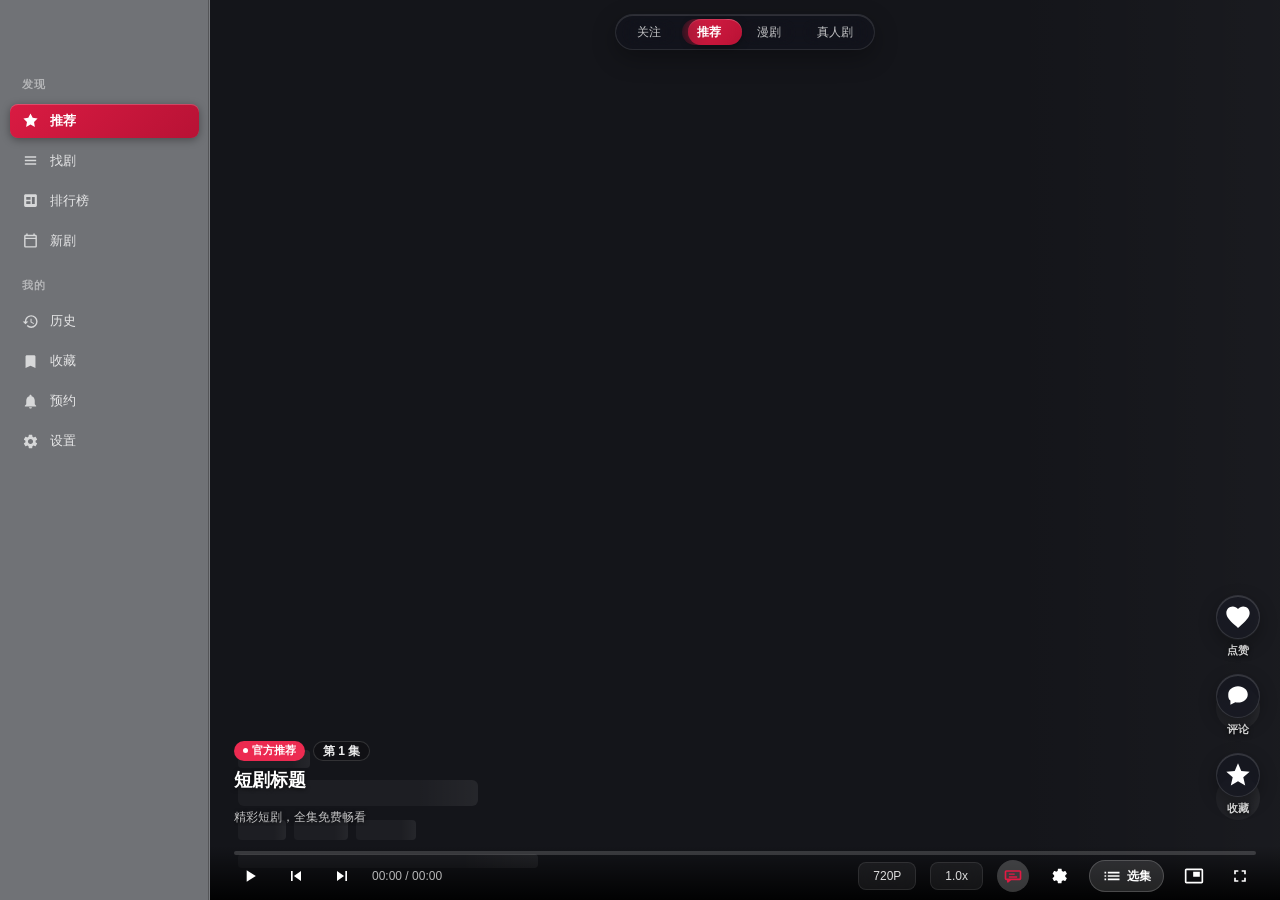
==== frontend/index.html @ 9ca06423 "fix: preserve authentic history classification and remove deletion controls" ====
<!DOCTYPE html>
<html lang="zh-CN">
<head>
  <meta charset="UTF-8">
  <meta name="viewport" content="width=device-width, initial-scale=1.0">
  <title>myguo</title>
  <script>
    (function() {
      try {
        var s = localStorage.getItem('hongguo_sidebar_width');
        if (s) {
          var w = parseInt(s, 10);
          if (w >= 160 && w <= 420) {
            document.documentElement.style.setProperty('--sidebar-width', w + 'px');
          }
        }
      } catch (e) {}
    })();
  </script>
  <link rel="stylesheet" href="styles.css">
  <link rel="stylesheet" href="liquid-controls.css">
  <link rel="stylesheet" href="native-media.css">
</head>
<body>
  <div id="app" class="app-container">
    <!-- Sidebar (Official Red Fruit Drama Structure) -->
    <aside class="sidebar" id="sidebar">
      <!-- Traffic Light Drag Spacer -->
      <div class="sidebar-traffic-lights"></div>

      <nav class="nav-menu">
        <div class="nav-section-label">发现</div>
        <button class="nav-item active" data-view="recommend">
          <svg class="nav-icon" viewBox="0 0 24 24"><path fill="currentColor" d="M12 2l3.09 6.26L22 9.27l-5 4.87 1.18 6.88L12 17.77l-6.18 3.25L7 14.14 2 9.27l6.91-1.01L12 2z"/></svg>
          <span>推荐</span>
        </button>
        <button class="nav-item" data-view="discover">
          <svg class="nav-icon" viewBox="0 0 24 24"><path fill="currentColor" d="M4 6h16v2H4zm0 5h16v2H4zm0 5h16v2H4z"/></svg>
          <span>找剧</span>
        </button>
        <button class="nav-item" data-view="rank">
          <svg class="nav-icon" viewBox="0 0 24 24"><path fill="currentColor" d="M19 3H5c-1.1 0-2 .9-2 2v14c0 1.1.9 2 2 2h14c1.1 0 2-.9 2-2V5c0-1.1-.9-2-2-2zm-7 14H6v-4h6v4zm0-6H6V7h6v4zm6 6h-4V7h4v10z"/></svg>
          <span>排行榜</span>
        </button>
        <button class="nav-item" data-view="new">
          <svg class="nav-icon" viewBox="0 0 24 24"><path fill="currentColor" d="M19 4h-1V2h-2v2H8V2H6v2H5c-1.11 0-1.99.9-1.99 2L3 20a2 2 0 002 2h14c1.1 0 2-.9 2-2V6c0-1.1-.9-2-2-2zm0 16H5V10h14v10zm0-12H5V6h14v2z"/></svg>
          <span>新剧</span>
        </button>

        <div class="nav-section-label">我的</div>
        <button class="nav-item" data-view="history">
          <svg class="nav-icon" viewBox="0 0 24 24"><path fill="currentColor" d="M13 3a9 9 0 00-9 9H1l3.89 3.89.07.14L9 12H6c0-3.87 3.13-7 7-7s7 3.13 7 7-3.13 7-7 7c-1.93 0-3.68-.79-4.94-2.06l-1.42 1.42A8.954 8.954 0 0013 21a9 9 0 000-18zm-1 5v5l4.28 2.54.72-1.21-3.5-2.08V8H12z"/></svg>
          <span>历史</span>
        </button>
        <button class="nav-item" data-view="favorites">
          <svg class="nav-icon" viewBox="0 0 24 24"><path fill="currentColor" d="M17 3H7c-1.1 0-2 .9-2 2v16l7-3 7 3V5c0-1.1-.9-2-2-2z"/></svg>
          <span>收藏</span>
        </button>
        <button class="nav-item" data-view="reservations">
          <svg class="nav-icon" viewBox="0 0 24 24"><path fill="currentColor" d="M12 22c1.1 0 2-.9 2-2h-4c0 1.1.89 2 2 2zm6-6v-5c0-3.07-1.64-5.64-4.5-6.32V4c0-.83-.67-1.5-1.5-1.5s-1.5.67-1.5 1.5v.68C7.63 5.36 6 7.92 6 11v5l-2 2v1h16v-1l-2-2z"/></svg>
          <span>预约</span>
        </button>
        <button class="nav-item" data-view="settings">
          <svg class="nav-icon" viewBox="0 0 24 24"><path fill="currentColor" d="M19.14 12.94c.04-.3.06-.61.06-.94 0-.32-.02-.64-.07-.94l2.03-1.58a.49.49 0 0 0 .12-.61l-1.92-3.32a.488.488 0 0 0-.59-.22l-2.39.96c-.5-.38-1.03-.7-1.62-.94l-.36-2.54a.484.484 0 0 0-.48-.41h-3.84c-.24 0-.43.17-.47.41l-.36 2.54c-.59.24-1.13.57-1.62.94l-2.39-.96c-.22-.08-.47 0-.59.22L2.74 8.87c-.12.21-.08.47.12.61l2.03 1.58c-.05.3-.09.63-.09.94s.02.64.07.94l-2.03 1.58a.49.49 0 0 0-.12.61l1.92 3.32c.12.22.37.29.59.22l2.39-.96c.5.38 1.03.7 1.62.94l.36 2.54c.05.24.24.41.48.41h3.84c.24 0 .44-.17.47-.41l.36-2.54c.59-.24 1.13-.56 1.62-.94l2.39.96c.22.08.47 0 .59-.22l1.92-3.32c.12-.22.07-.47-.12-.61l-2.01-1.58zM12 15.6c-1.98 0-3.6-1.62-3.6-3.6s1.62-3.6 3.6-3.6 3.6 1.62 3.6 3.6-1.62 3.6-3.6 3.6z"/></svg>
          <span>设置</span>
        </button>
      </nav>
    </aside>

    <!-- Sidebar Resizer Splitter -->
    <div class="sidebar-resizer" id="sidebar-resizer" role="separator" aria-orientation="vertical" title="拖动调整侧边栏宽度，双击恢复默认"></div>

    <!-- Main Content Area -->
    <main class="main-content">
      <!-- Native macOS Window Drag Area -->
      <div class="main-drag-bar"></div>

      <!-- View Containers -->
      <div class="view-viewport">
        <!-- 1. Recommend View (Vertical Swipe Video Feed - TikTok/Hongguo Style) -->
        <section class="view-page active" id="view-recommend">
          <div class="feed-container" id="feed-container">
            <!-- Video Player Stage -->
            <div class="feed-stage" id="feed-stage">
              <!-- 3-Slot Sliding Carousel Layers -->
              <div class="feed-slide-layer" id="feed-slide-0" data-slot="0">
                <video id="feed-video-0" class="feed-video portrait" playsinline webkit-playsinline crossorigin="anonymous"></video>
                <div class="feed-slide-poster" id="feed-poster-0"></div>
              </div>
              <div class="feed-slide-layer" id="feed-slide-1" data-slot="1">
                <video id="feed-video-1" class="feed-video portrait" playsinline webkit-playsinline crossorigin="anonymous"></video>
                <div class="feed-slide-poster" id="feed-poster-1"></div>
              </div>
              <div class="feed-slide-layer" id="feed-slide-2" data-slot="2">
                <video id="feed-video-2" class="feed-video portrait" playsinline webkit-playsinline crossorigin="anonymous"></video>
                <div class="feed-slide-poster" id="feed-poster-2"></div>
              </div>
              <div class="feed-slide-poster" id="feed-incoming-poster" style="display: none;"></div>

              <!-- Recommend Initial Skeleton Overlay -->
              <div class="feed-skeleton-overlay" id="feed-skeleton" style="display: none;" aria-hidden="true">
                <div class="feed-skeleton-backdrop skeleton-box"></div>
                <div class="feed-info-skeleton">
                  <div class="skeleton-line" style="width: 72px; height: 18px; margin-bottom: 12px; border-radius: 4px;"></div>
                  <div class="skeleton-line" style="width: 240px; height: 26px; margin-bottom: 14px; border-radius: 6px;"></div>
                  <div style="display: flex; gap: 8px; margin-bottom: 14px;">
                    <div class="skeleton-line" style="width: 48px; height: 20px; border-radius: 4px;"></div>
                    <div class="skeleton-line" style="width: 54px; height: 20px; border-radius: 4px;"></div>
                    <div class="skeleton-line" style="width: 60px; height: 20px; border-radius: 4px;"></div>
                  </div>
                  <div class="skeleton-line" style="width: 300px; height: 14px; border-radius: 4px;"></div>
                </div>
                <div class="feed-rail-skeleton">
                  <div class="skeleton-box" style="width: 44px; height: 44px; border-radius: 50%; margin-bottom: 24px;"></div>
                  <div class="skeleton-box" style="width: 44px; height: 44px; border-radius: 50%; margin-bottom: 24px;"></div>
                  <div class="skeleton-box" style="width: 44px; height: 44px; border-radius: 50%;"></div>
                </div>
              </div>

              <div class="video-loader" id="feed-loader" style="display: none;" role="status" aria-label="加载中">
                <div class="video-top-loader-bar"></div>
                <div class="macos-loader-hud">
                  <svg class="macos-spinner" viewBox="0 0 32 32" width="20" height="20" fill="none" aria-hidden="true">
                    <line x1="16" y1="3" x2="16" y2="8.5" stroke="currentColor" stroke-width="2.6" stroke-linecap="round" opacity="1.0" transform="rotate(0 16 16)" />
                    <line x1="16" y1="3" x2="16" y2="8.5" stroke="currentColor" stroke-width="2.6" stroke-linecap="round" opacity="0.93" transform="rotate(30 16 16)" />
                    <line x1="16" y1="3" x2="16" y2="8.5" stroke="currentColor" stroke-width="2.6" stroke-linecap="round" opacity="0.86" transform="rotate(60 16 16)" />
                    <line x1="16" y1="3" x2="16" y2="8.5" stroke="currentColor" stroke-width="2.6" stroke-linecap="round" opacity="0.8" transform="rotate(90 16 16)" />
                    <line x1="16" y1="3" x2="16" y2="8.5" stroke="currentColor" stroke-width="2.6" stroke-linecap="round" opacity="0.73" transform="rotate(120 16 16)" />
                    <line x1="16" y1="3" x2="16" y2="8.5" stroke="currentColor" stroke-width="2.6" stroke-linecap="round" opacity="0.66" transform="rotate(150 16 16)" />
                    <line x1="16" y1="3" x2="16" y2="8.5" stroke="currentColor" stroke-width="2.6" stroke-linecap="round" opacity="0.59" transform="rotate(180 16 16)" />
                    <line x1="16" y1="3" x2="16" y2="8.5" stroke="currentColor" stroke-width="2.6" stroke-linecap="round" opacity="0.52" transform="rotate(210 16 16)" />
                    <line x1="16" y1="3" x2="16" y2="8.5" stroke="currentColor" stroke-width="2.6" stroke-linecap="round" opacity="0.45" transform="rotate(240 16 16)" />
                    <line x1="16" y1="3" x2="16" y2="8.5" stroke="currentColor" stroke-width="2.6" stroke-linecap="round" opacity="0.39" transform="rotate(270 16 16)" />
                    <line x1="16" y1="3" x2="16" y2="8.5" stroke="currentColor" stroke-width="2.6" stroke-linecap="round" opacity="0.32" transform="rotate(300 16 16)" />
                    <line x1="16" y1="3" x2="16" y2="8.5" stroke="currentColor" stroke-width="2.6" stroke-linecap="round" opacity="0.25" transform="rotate(330 16 16)" />
                  </svg>
                </div>
              </div>
              <div class="center-play-indicator" id="feed-play-indicator" style="display: none;">
                <svg viewBox="0 0 24 24"><path fill="currentColor" d="M8 5v14l11-7z"/></svg>
              </div>
            </div>

            <!-- Top Center Channel/Category Bar -->
            <div class="cat-bar" id="feed-cat-bar">
              <div class="cat-bar-glider" id="feed-cat-glider"></div>
              <button class="cat-chip" data-channel="关注">关注</button>
              <button class="cat-chip active" data-channel="">推荐</button>
              <button class="cat-chip" data-channel="漫剧">漫剧</button>
              <button class="cat-chip" data-channel="真人剧">真人剧</button>
            </div>

            <!-- Left Bottom Drama Info Overlay -->
            <div class="feed-info" id="feed-info">
              <div class="feed-info-header">
                <span class="feed-info-rank" id="feed-info-rank">
                  <span id="feed-rank-text">官方推荐</span>
                </span>
                <span class="feed-episode-badge" id="feed-episode-badge">第 1 集</span>
              </div>
              <h2 class="feed-info-title" id="feed-info-title">短剧标题</h2>
              <div class="feed-info-tags" id="feed-info-tags"></div>
              <p class="feed-info-desc" id="feed-info-desc">精彩短剧，全集免费畅看</p>
            </div>

            <!-- Shared rail, controls and episode drawer are mounted by player-chrome.js -->

            <!-- Floating Feedback Hint Toast -->
            <div class="feed-hint-toast" id="feed-hint-toast" role="status" aria-live="polite" aria-atomic="true">
              <svg class="macos-spinner-sm" id="feed-hint-spinner" style="display: none;" viewBox="0 0 32 32" width="16" height="16" fill="none" aria-hidden="true">
                <line x1="16" y1="3" x2="16" y2="8.5" stroke="currentColor" stroke-width="2.6" stroke-linecap="round" opacity="1.0" transform="rotate(0 16 16)" />
                <line x1="16" y1="3" x2="16" y2="8.5" stroke="currentColor" stroke-width="2.6" stroke-linecap="round" opacity="0.93" transform="rotate(30 16 16)" />
                <line x1="16" y1="3" x2="16" y2="8.5" stroke="currentColor" stroke-width="2.6" stroke-linecap="round" opacity="0.86" transform="rotate(60 16 16)" />
                <line x1="16" y1="3" x2="16" y2="8.5" stroke="currentColor" stroke-width="2.6" stroke-linecap="round" opacity="0.8" transform="rotate(90 16 16)" />
                <line x1="16" y1="3" x2="16" y2="8.5" stroke="currentColor" stroke-width="2.6" stroke-linecap="round" opacity="0.73" transform="rotate(120 16 16)" />
                <line x1="16" y1="3" x2="16" y2="8.5" stroke="currentColor" stroke-width="2.6" stroke-linecap="round" opacity="0.66" transform="rotate(150 16 16)" />
                <line x1="16" y1="3" x2="16" y2="8.5" stroke="currentColor" stroke-width="2.6" stroke-linecap="round" opacity="0.59" transform="rotate(180 16 16)" />
                <line x1="16" y1="3" x2="16" y2="8.5" stroke="currentColor" stroke-width="2.6" stroke-linecap="round" opacity="0.52" transform="rotate(210 16 16)" />
                <line x1="16" y1="3" x2="16" y2="8.5" stroke="currentColor" stroke-width="2.6" stroke-linecap="round" opacity="0.45" transform="rotate(240 16 16)" />
                <line x1="16" y1="3" x2="16" y2="8.5" stroke="currentColor" stroke-width="2.6" stroke-linecap="round" opacity="0.39" transform="rotate(270 16 16)" />
                <line x1="16" y1="3" x2="16" y2="8.5" stroke="currentColor" stroke-width="2.6" stroke-linecap="round" opacity="0.32" transform="rotate(300 16 16)" />
                <line x1="16" y1="3" x2="16" y2="8.5" stroke="currentColor" stroke-width="2.6" stroke-linecap="round" opacity="0.25" transform="rotate(330 16 16)" />
              </svg>
              <span id="feed-hint-text"></span>
            </div>
          </div>
        </section>

        <!-- 2. Discover (找剧) View -->
        <section class="view-page" id="view-discover">
          <div class="discover-search-container">
            <div class="search-input-wrap">
              <svg class="search-icon" viewBox="0 0 24 24"><path fill="currentColor" d="M15.5 14h-.79l-.28-.27A6.471 6.471 0 0016 9.5 6.5 6.5 0 109.5 16c1.61 0 3.09-.59 4.23-1.57l.27.28v.79l5 4.99L20.49 19l-4.99-5zm-6 0C7.01 14 5 11.99 5 9.5S7.01 5 9.5 5 14 7.01 14 9.5 11.99 14 9.5 14z"/></svg>
              <input type="text" id="search-input" placeholder="搜索短剧、角色、演员..." autocomplete="off">
              <button class="search-clear-btn" id="btn-clear-search" style="display:none;" title="清空搜索">
                <svg viewBox="0 0 24 24" width="12" height="12"><path fill="currentColor" d="M19 6.41L17.59 5 12 10.59 6.41 5 5 6.41 10.59 12 5 17.59 6.41 19 12 13.41 17.59 19 19 17.59 13.41 12z"/></svg>
              </button>
            </div>
            <!-- Auto-complete suggestion popup -->
            <div class="search-suggestions" id="search-suggestions" style="display: none;"></div>
          </div>
          <div class="filter-panel" id="discover-filters">
            <div class="filter-row discover-genre-row">
              <span class="filter-label">体裁</span>
              <div class="filter-chips discover-genre-chips" role="tablist">
                <button type="button" class="filter-chip genre-chip active" data-genre="short_play" role="tab">真人剧</button>
                <button type="button" class="filter-chip genre-chip" data-genre="comic_series" role="tab">漫剧</button>
                <button type="button" class="filter-chip genre-chip" data-genre="ai_series" role="tab">AI剧</button>
              </div>
            </div>
            <div class="discover-subfilters" id="discover-subfilters"></div>
          </div>
          <div class="drama-grid" id="discover-grid"></div>
          <div class="discover-load-more" id="discover-load-more" hidden>
            <button type="button" class="rank-more-btn" id="btn-discover-load-more">加载更多</button>
          </div>
        </section>

        <!-- 3. Rankings (排行榜) View -->
        <section class="view-page" id="view-rank">
          <div class="rank-header">
            <div class="rank-content-tabs" id="rank-content-tabs"></div>
            <div class="rank-board-tabs" id="rank-board-tabs"></div>
          </div>
          <div class="rank-list" id="rank-items-list"></div>
        </section>

        <!-- 4. New Releases (新剧) View -->
        <section class="view-page" id="view-new">
          <div class="rank-content-tabs new-main-tabs" id="new-main-tabs">
            <button class="rank-content-tab active" data-tab="hot">热播新剧</button>
            <button class="rank-content-tab" data-tab="calendar">新剧日历</button>
          </div>
          <div class="new-calendar-tabs" id="new-calendar-dates"></div>
          <div class="drama-grid" id="new-drama-grid"></div>
        </section>

        <!-- 5. History (历史) View -->
        <section class="view-page" id="view-history">
          <div class="history-header-bar">
            <div class="history-header-left">
              <h3 class="history-page-title">观看历史</h3>
              <div class="history-filter-pills" id="history-filter-pills">
                <button class="filter-chip active" data-filter="all">全部</button>
                <button class="filter-chip" data-filter="unwatched">未看完</button>
                <button class="filter-chip" data-filter="completed">已看完</button>
              </div>
            </div>
            <div class="history-header-right">
              <div class="history-search-wrap">
                <svg viewBox="0 0 24 24" width="13" height="13" fill="none" stroke="currentColor" stroke-width="2"><circle cx="11" cy="11" r="8"/><path d="m21 21-4.35-4.35"/></svg>
                <input type="text" id="history-search-input" class="history-search-input" placeholder="搜索历史剧名...">
              </div>
            </div>
          </div>
          <div class="drama-grid" id="history-grid"></div>
        </section>

        <!-- 6. Favorites & Likes (收藏与点赞) View -->
        <section class="view-page" id="view-favorites">
          <div class="collection-topbar">
            <div style="display:flex;align-items:baseline;gap:10px;">
              <h3 id="favorites-title-text" style="font-size:20px;font-weight:700;">我的收藏</h3>
              <span id="favorites-count-desc" style="font-size:12px;color:var(--text-muted);background:rgba(255,255,255,0.05);padding:2px 8px;border-radius:10px;">当前账号收藏与点赞记录</span>
            </div>
            <div class="collection-tabs" id="favorites-tabs">
              <button class="collection-tab active" data-tab="favorites">
                <span>收藏</span><em id="tab-favorites-count">0</em>
              </button>
              <button class="collection-tab" data-tab="likes">
                <span>点赞</span><em id="tab-likes-count">0</em>
              </button>
            </div>
          </div>
          <div class="drama-grid" id="favorites-grid"></div>
        </section>

        <!-- 8. Reservations (预约) View -->
        <section class="view-page" id="view-reservations">
          <div class="reservation-topbar">
            <div style="display:flex;align-items:baseline;gap:10px;">
              <h3 style="font-size:20px;font-weight:700;">我的预约</h3>
              <span id="reservations-count-desc" style="font-size:12px;color:var(--text-muted);background:rgba(255,255,255,0.05);padding:2px 8px;border-radius:10px;">当前账号预约记录</span>
            </div>
            <div class="reservation-tabs" id="reservation-tabs">
              <button class="reservation-tab active" data-tab="online">已上线</button>
              <button class="reservation-tab" data-tab="pending">待上线</button>
            </div>
          </div>
          <div class="drama-grid" id="reservations-grid"></div>
        </section>

        <!-- 9. Search Results View -->
        <section class="view-page" id="view-search-results">
          <div class="section-header">
            <h3 id="search-query-header">搜索结果</h3>
          </div>
          <div class="drama-grid" id="search-grid"></div>
        </section>

        <!-- 10. Settings View (设置二级页面) -->
        <section class="view-page" id="view-settings">
          <div class="settings-container">
            <div class="settings-page-header">
              <h3 class="settings-page-title">系统与账号设置</h3>
              <span class="settings-page-sub">管理登录状态、设备指纹与本地解密媒体缓存</span>
            </div>

            <!-- 1. 账号管理卡片组 -->
            <div class="settings-card settings-account-card">
              <div class="account-profile-display">
                <div class="settings-avatar-wrap">
                  <img id="settings-avatar" class="settings-avatar" src="data:image/svg+xml;utf8,<svg xmlns='http://www.w3.org/2000/svg' viewBox='0 0 24 24' fill='%23fe2c55'><circle cx='12' cy='8' r='4'/><path d='M12 14c-6 0-8 4-8 6h16c0-2-2-6-8-6z'/></svg>" alt="Avatar" onerror="this.src='data:image/svg+xml;utf8,<svg xmlns=\'http://www.w3.org/2000/svg\' viewBox=\'0 0 24 24\' fill=\'%23fe2c55\'><circle cx=\'12\' cy=\'8\' r=\'4\'/><path d=\'M12 14c-6 0-8 4-8 6h16c0-2-2-6-8-6z\'/></svg>'">
                  <span class="settings-status-indicator" id="settings-status-indicator"></span>
                </div>
                <div class="settings-user-info">
                  <div class="settings-user-header-row">
                    <span class="settings-nickname" id="settings-nickname">myguo用户</span>
                    <span class="settings-badge" id="settings-login-badge">匿名设备访问</span>
                  </div>
                  <div class="settings-uid-row">
                    <span class="settings-uid-label">账号 ID:</span>
                    <span class="settings-uid-value" id="settings-uid">anonymous</span>
                  </div>
                </div>
                <div class="settings-account-actions">
                  <button class="settings-btn settings-btn-subtle" id="btn-refresh-profile" title="同步远端个人资料">
                    <svg viewBox="0 0 24 24" width="14" height="14"><path fill="currentColor" d="M17.65 6.35A7.958 7.958 0 0012 4c-4.42 0-7.99 3.58-7.99 8s3.57 8 7.99 8c3.73 0 6.84-2.55 7.73-6h-2.08A5.99 5.99 0 0112 18c-3.31 0-6-2.69-6-6s2.69-6 6-6c1.66 0 3.14.69 4.22 1.78L13 11h7V4l-2.35 2.35z"/></svg>
                    <span>刷新资料</span>
                  </button>
                  <button class="settings-btn settings-btn-danger" id="btn-logout" style="display: none;" title="退出当前登录">
                    <svg viewBox="0 0 24 24" width="14" height="14"><path fill="currentColor" d="M17 7l-1.41 1.41L18.17 11H8v2h10.17l-2.58 2.58L17 17l5-5zM4 5h8V3H4c-1.1 0-2 .9-2 2v14c0 1.1.9 2 2 2h8v-2H4V5z"/></svg>
                    <span>退出登录</span>
                  </button>
                  <button class="settings-btn settings-btn-primary" id="btn-show-login" title="登录账号">
                    <svg viewBox="0 0 24 24" width="14" height="14"><path fill="currentColor" d="M12 12c2.21 0 4-1.79 4-4s-1.79-4-4-4-4 1.79-4 4 1.79 4 4 4zm0 2c-2.67 0-8 1.34-8 4v2h16v-2c0-2.66-5.33-4-8-4z"/></svg>
                    <span>立即登录</span>
                  </button>
                </div>
              </div>

              <!-- 快捷从历史版本导入提示（若检测到有旧账号） -->
              <div class="settings-import-banner" id="settings-import-banner" style="display: none;">
                <div class="import-banner-left">
                  <svg viewBox="0 0 24 24" width="18" height="18" class="import-icon"><path fill="currentColor" d="M19.35 10.04C18.67 6.59 15.64 4 12 4 9.11 4 6.6 5.64 5.35 8.04 2.34 8.36 0 10.91 0 14c0 3.31 2.69 6 6 6h13c2.76 0 5-2.24 5-5 0-2.64-2.05-4.78-4.65-4.96zM14 13v4h-4v-4H7l5-5 5 5h-3z"/></svg>
                  <div>
                    <div class="import-banner-title">检测到本机已有登录凭据</div>
                    <div class="import-banner-desc" id="import-banner-desc">可直接导入用户账号快速登录</div>
                  </div>
                </div>
                <button class="settings-btn settings-btn-accent" id="btn-import-old-account">一键同步登录</button>
              </div>

              <!-- 登录表单面板 -->
              <div class="settings-login-panel" id="settings-login-panel" style="display: none;">
                <div class="login-panel-divider"></div>
                <div class="login-panel-header">
                  <span class="login-panel-title">账号凭据登录</span>
                  <span class="login-panel-sub">通过输入 Cookie / Token 凭据无缝同步真实红果/番茄短剧账户数据</span>
                </div>
                
                <div class="login-form-group">
                  <label for="login-cookie-input" class="login-label">
                    <span>Cookie (必填)</span>
                    <button class="btn-text-link" id="btn-paste-clipboard">从剪贴板粘贴</button>
                  </label>
                  <textarea id="login-cookie-input" class="login-textarea" rows="3" placeholder="粘贴浏览器获取的完整 Cookie，或直接粘贴包含 cookies 字段的 JSON..."></textarea>
                </div>

                <div class="login-form-group">
                  <label for="login-token-input" class="login-label">
                    <span>x-tt-token (可选，用于增强长效会话)</span>
                  </label>
                  <input type="text" id="login-token-input" class="login-input" placeholder="输入 x-tt-token (可选，留空亦可直接使用 Cookie 验证)">
                </div>

                <div class="login-actions-row">
                  <div class="login-tips">
                    <svg viewBox="0 0 24 24" width="14" height="14"><path fill="currentColor" d="M12 2C6.48 2 2 6.48 2 12s4.48 10 10 10 10-4.48 10-10S17.52 2 12 2zm1 15h-2v-6h2v6zm0-8h-2V7h2v2z"/></svg>
                    <span>凭据将直接发送至官方接口进行验证，通过后持久化存储于本地。</span>
                  </div>
                  <div class="login-btns">
                    <button class="settings-btn settings-btn-subtle" id="btn-cancel-login">收起</button>
                    <button class="settings-btn settings-btn-primary" id="btn-submit-login">
                      <span>验证并登录</span>
                    </button>
                  </div>
                </div>
              </div>
            </div>

            <!-- 2. 设备与存储板块（将重置设备、清理缓存放到二级页面） -->
            <div class="settings-section-title">设备与存储管理</div>
            <div class="settings-card">
              <!-- 清理缓存行 -->
              <div class="settings-item-row">
                <div class="settings-item-left">
                  <div class="settings-item-icon-wrap">
                    <svg viewBox="0 0 24 24" class="settings-item-icon"><path fill="currentColor" d="M15 4V3H9v1H4v2h1v13c0 1.1.9 2 2 2h10c1.1 0 2-.9 2-2V6h1V4h-5zm2 15H7V6h10v13zM9 8h2v9H9zm4 0h2v9h-2z"/></svg>
                  </div>
                  <div class="settings-item-info">
                    <div class="settings-item-title">本地媒体缓存</div>
                    <div class="settings-item-desc">清除本地已解密的视频切片缓存与封面海报格式转换临时文件</div>
                  </div>
                </div>
                <div class="settings-item-right">
                  <div class="settings-stat-badge">
                    <span class="settings-stat-label">已占用:</span>
                    <span class="settings-stat-value" id="settings-cache-size">0.0 MB</span>
                  </div>
                  <button class="settings-btn settings-btn-subtle" id="btn-settings-clear-cache">
                    <svg viewBox="0 0 24 24" width="13" height="13"><path fill="currentColor" d="M15 4V3H9v1H4v2h1v13c0 1.1.9 2 2 2h10c1.1 0 2-.9 2-2V6h1V4h-5zm2 15H7V6h10v13zM9 8h2v9H9zm4 0h2v9h-2z"/></svg>
                    <span>清理缓存</span>
                  </button>
                </div>
              </div>

              <div class="settings-divider"></div>

              <!-- 重置设备行 -->
              <div class="settings-item-row">
                <div class="settings-item-left">
                  <div class="settings-item-icon-wrap">
                    <svg viewBox="0 0 24 24" class="settings-item-icon"><path fill="currentColor" d="M17.65 6.35A7.958 7.958 0 0012 4c-4.42 0-7.99 3.58-7.99 8s3.57 8 7.99 8c3.73 0 6.84-2.55 7.73-6h-2.08A5.99 5.99 0 0112 18c-3.31 0-6-2.69-6-6s2.69-6 6-6c1.66 0 3.14.69 4.22 1.78L13 11h7V4l-2.35 2.35z"/></svg>
                  </div>
                  <div class="settings-item-info">
                    <div class="settings-item-title">匿名设备指纹</div>
                    <div class="settings-item-desc">当匿名模式触发官方频控限制或需要重置个性化推荐流时，重新生成设备指纹</div>
                  </div>
                </div>
                <div class="settings-item-right">
                  <div class="settings-stat-badge">
                    <span class="settings-stat-label">设备 ID:</span>
                    <span class="settings-stat-value" id="settings-device-id">--</span>
                  </div>
                  <button class="settings-btn settings-btn-subtle" id="btn-settings-reset-device">
                    <svg viewBox="0 0 24 24" width="13" height="13"><path fill="currentColor" d="M17.65 6.35A7.958 7.958 0 0012 4c-4.42 0-7.99 3.58-7.99 8s3.57 8 7.99 8c3.73 0 6.84-2.55 7.73-6h-2.08A5.99 5.99 0 0112 18c-3.31 0-6-2.69-6-6s2.69-6 6-6c1.66 0 3.14.69 4.22 1.78L13 11h7V4l-2.35 2.35z"/></svg>
                    <span>重置设备</span>
                  </button>
                </div>
              </div>
            </div>

            <!-- 3. 关于与系统环境 -->
            <div class="settings-section-title">关于应用</div>
            <div class="settings-card">
              <div class="settings-about-row">
                <div class="about-app-info">
                  <div class="about-app-name">myguo macOS 客户端</div>
                  <div class="about-app-meta">版本 2.0.0 (darwin-arm64) • 基于 Pure Go & egoist/mygo 零 CGO 极速构建</div>
                </div>
                <div class="about-tags">
                  <span class="about-pill">CGO Free</span>
                  <span class="about-pill">Cocoa Native</span>
                  <span class="about-pill">CENC Hardware Decrypt</span>
                </div>
              </div>
            </div>

          </div>
        </section>

        <!-- Drama Detail View -->
        <section class="view-page" id="view-detail">
          <div class="detail-header-bar">
            <button class="detail-back-btn" id="btn-back-from-detail" title="返回">
              <svg viewBox="0 0 24 24" width="14" height="14" fill="currentColor"><path d="M20 11H7.83l5.59-5.59L12 4l-8 8 8 8 1.41-1.41L7.83 13H20v-2z"/></svg>
              <span>返回</span>
            </button>
            <span class="detail-page-subtitle">短剧详情</span>
          </div>

          <div class="detail-loader detail-skeleton-screen" id="detail-loader" style="display: none;" aria-hidden="true">
            <div class="detail-hero detail-hero-skeleton">
              <div class="detail-poster-wrap skeleton-box"></div>
              <div class="detail-hero-body">
                <div class="skeleton-line detail-skeleton-title"></div>
                <div class="detail-stats-row">
                  <div class="detail-stat-skeleton skeleton-box"></div>
                  <div class="detail-stat-skeleton skeleton-box"></div>
                  <div class="detail-stat-skeleton skeleton-box"></div>
                  <div class="detail-stat-skeleton skeleton-box"></div>
                </div>
                <div class="detail-tags">
                  <div class="detail-tag-skeleton skeleton-box"></div>
                  <div class="detail-tag-skeleton skeleton-box"></div>
                  <div class="detail-tag-skeleton skeleton-box"></div>
                  <div class="detail-tag-skeleton skeleton-box"></div>
                </div>
                <div class="detail-skeleton-desc-lines">
                  <div class="skeleton-line" style="width: 95%; height: 13px;"></div>
                  <div class="skeleton-line" style="width: 88%; height: 13px;"></div>
                  <div class="skeleton-line" style="width: 62%; height: 13px;"></div>
                </div>
                <div class="detail-actions">
                  <div class="skeleton-box" style="width: 140px; height: 38px; border-radius: 19px;"></div>
                  <div class="skeleton-box" style="width: 88px; height: 38px; border-radius: 19px;"></div>
                </div>
              </div>
            </div>

            <div class="detail-episodes-section detail-episodes-skeleton">
              <div class="detail-section-heading">
                <div class="skeleton-line" style="width: 50px; height: 18px;"></div>
                <div class="skeleton-line" style="width: 44px; height: 14px;"></div>
              </div>
              <div class="detail-episode-grid">
                <div class="ep-btn-skeleton skeleton-box"></div>
                <div class="ep-btn-skeleton skeleton-box"></div>
                <div class="ep-btn-skeleton skeleton-box"></div>
                <div class="ep-btn-skeleton skeleton-box"></div>
                <div class="ep-btn-skeleton skeleton-box"></div>
                <div class="ep-btn-skeleton skeleton-box"></div>
                <div class="ep-btn-skeleton skeleton-box"></div>
                <div class="ep-btn-skeleton skeleton-box"></div>
                <div class="ep-btn-skeleton skeleton-box"></div>
                <div class="ep-btn-skeleton skeleton-box"></div>
                <div class="ep-btn-skeleton skeleton-box"></div>
                <div class="ep-btn-skeleton skeleton-box"></div>
              </div>
            </div>

            <section class="detail-collection">
              <div class="detail-section-heading">
                <div class="skeleton-line" style="width: 80px; height: 18px;"></div>
              </div>
              <div class="drama-grid" id="detail-skeleton-related-grid"></div>
            </section>
          </div>

          <div class="detail-error" id="detail-error" style="display: none;"></div>

          <div class="detail-content" id="detail-content" style="display: none;">
            <div class="detail-hero">
              <div class="detail-poster-wrap">
                <img class="detail-poster" id="detail-poster" src="data:image/svg+xml;utf8,<svg xmlns='http://www.w3.org/2000/svg' viewBox='0 0 3 4' fill='%231c1d27'></svg>" alt="短剧封面" onerror="handleImgError(this)">
              </div>
              <div class="detail-hero-body">
                <h2 class="detail-title" id="detail-title">--</h2>
                <div class="detail-stats-row">
                  <span class="detail-stat accent" id="detail-heat">--</span>
                  <span class="detail-stat" id="detail-plays">--</span>
                  <span class="detail-stat" id="detail-follows">--</span>
                  <span class="detail-stat" id="detail-status">--</span>
                </div>
                <div class="detail-tags" id="detail-tags"></div>
                <p class="detail-description" id="detail-description"></p>
                <div class="detail-actions">
                  <button class="detail-play-btn" id="btn-detail-play">
                    <svg viewBox="0 0 24 24"><path fill="currentColor" d="M8 5v14l11-7z"/></svg>
                    <span>播放第 1 集</span>
                  </button>
                  <button class="detail-secondary-btn" id="btn-detail-favorite">
                    <svg viewBox="0 0 24 24" width="16" height="16" fill="currentColor"><path d="M17 3H7c-1.1 0-2 .9-2 2v16l7-3 7 3V5c0-1.1-.9-2-2-2z"/></svg>
                    <span>收藏</span>
                  </button>
                </div>
              </div>
            </div>

            <section class="detail-collection" id="detail-seasons-section" style="display: none;">
              <div class="detail-section-heading">
                <h3 class="detail-section-title" id="detail-seasons-title">同系列短剧</h3>
                <span class="detail-section-count" id="detail-seasons-status"></span>
              </div>
              <div class="drama-grid" id="detail-seasons-grid"></div>
            </section>

            <section class="detail-collection" id="detail-adapted-section" style="display: none;">
              <div class="detail-section-heading">
                <h3 class="detail-section-title" id="detail-adapted-title">同一剧本改编</h3>
                <span class="detail-section-count" id="detail-adapted-status"></span>
              </div>
              <div class="drama-grid" id="detail-adapted-grid"></div>
            </section>

            <div class="detail-actors" id="detail-actors-section" style="display: none;">
              <h3 class="detail-section-title">演员信息</h3>
              <div class="detail-actor-list" id="detail-actor-list"></div>
            </div>

            <div class="detail-episodes-section">
              <div class="detail-section-heading">
                <div class="detail-section-heading-left">
                  <h3 class="detail-section-title">选集</h3>
                  <span class="detail-section-count" id="detail-episode-count">共 0 集</span>
                </div>
                <button class="detail-heading-toggle" id="detail-heading-toggle" type="button" aria-expanded="false" style="display: none;">
                  <span class="detail-heading-toggle-text">展开全部</span>
                  <svg class="detail-toggle-icon" viewBox="0 0 24 24" width="14" height="14" aria-hidden="true"><path fill="currentColor" d="M7.41 8.59L12 13.17l4.59-4.58L18 10l-6 6-6-6 1.41-1.41z"/></svg>
                </button>
              </div>
              <div class="detail-episode-grid is-collapsed" id="detail-episode-grid"></div>
              <div class="detail-episode-toggle-wrap" id="detail-episode-toggle-wrap" style="display: none;">
                <button class="detail-episode-toggle" id="detail-episode-toggle" type="button" aria-expanded="false">
                  <span class="detail-episode-toggle-text">展开全部</span>
                  <svg class="detail-toggle-icon" viewBox="0 0 24 24" width="16" height="16" aria-hidden="true"><path fill="currentColor" d="M7.41 8.59L12 13.17l4.59-4.58L18 10l-6 6-6-6 1.41-1.41z"/></svg>
                </button>
              </div>
            </div>

            <section class="detail-collection detail-related" id="detail-related-section" data-state="pending">
              <div class="detail-section-heading">
                <h3 class="detail-section-title">相关推荐</h3>
                <span class="detail-section-count" id="detail-related-status">下滑加载</span>
              </div>
              <div class="drama-grid" id="detail-related-grid"></div>
            </section>

          </div>
        </section>

        <!-- Actor Detail (演员主页) View -->
        <section class="view-page" id="view-actor">
          <div class="actor-header-bar">
            <button class="btn-subtle actor-back-btn" id="btn-back-from-actor" title="返回">
              <svg viewBox="0 0 24 24" width="14" height="14" fill="currentColor"><path d="M20 11H7.83l5.59-5.59L12 4l-8 8 8 8 1.41-1.41L7.83 13H20v-2z"/></svg>
              <span>返回</span>
            </button>
            <span class="actor-page-subtitle" id="actor-header-subtitle">演员个人主页</span>
          </div>

          <div class="actor-profile-banner" id="actor-profile-banner">
            <div class="actor-hero-content">
              <div class="actor-avatar-wrap">
                <img class="actor-avatar-img" id="actor-detail-avatar" src="data:image/svg+xml;utf8,<svg xmlns='http://www.w3.org/2000/svg' viewBox='0 0 1 1' fill='%231c1d27'></svg>" alt="演员头像" onerror="handleImgError(this)">
              </div>
              <div class="actor-info-body">
                <div class="actor-name-row">
                  <h2 class="actor-detail-name" id="actor-detail-name">--</h2>
                  <div class="actor-tags-wrap" id="actor-detail-tags"></div>
                </div>
                <div class="actor-stats-row" id="actor-detail-stats">
                  <div class="actor-stat-item">
                    <span class="actor-stat-num" id="actor-stat-followers">--</span>
                    <span class="actor-stat-label">粉丝</span>
                  </div>
                  <div class="actor-stat-divider"></div>
                  <div class="actor-stat-item">
                    <span class="actor-stat-num" id="actor-stat-likes">--</span>
                    <span class="actor-stat-label">获赞</span>
                  </div>
                  <div class="actor-stat-divider"></div>
                  <div class="actor-stat-item">
                    <span class="actor-stat-num" id="actor-stat-works-count">--</span>
                    <span class="actor-stat-label">部参演短剧</span>
                  </div>
                </div>
                <p class="actor-detail-desc" id="actor-detail-desc"></p>
              </div>
            </div>
          </div>

          <!-- Works Section -->
          <div class="actor-works-header">
            <div style="display: flex; align-items: baseline; gap: 10px;">
              <h3 class="actor-works-title">参演短剧</h3>
              <span class="section-sub" id="actor-works-sub">全部作品</span>
            </div>
          </div>

          <div class="drama-grid" id="actor-drama-grid"></div>

          <!-- Load More Trigger -->
          <div class="actor-load-more-wrap" id="actor-load-more-wrap" hidden>
            <div class="inline-load-indicator" role="status" aria-label="加载中"></div>
          </div>
        </section>
      </div>
    </main>

    <!-- Embedded High-Definition Video Player View (WebView Player) -->
    <div class="player-overlay" id="player-modal" role="dialog" aria-modal="true" aria-label="短剧播放器" style="display: none;">
      <div class="player-topbar">
        <button class="player-back-btn" id="btn-close-player" title="返回浏览">
          <svg viewBox="0 0 24 24"><path fill="currentColor" d="M20 11H7.83l5.59-5.59L12 4l-8 8 8 8 1.41-1.41L7.83 13H20v-2z"/></svg>
          <span>返回</span>
        </button>
        <div class="player-title-info">
          <span class="player-series-title" id="player-series-title">短剧标题</span>
          <span class="player-episode-badge" id="player-episode-badge">第 1 集</span>
        </div>
        <button class="player-back-btn player-close-right-btn" id="btn-close-player-right" title="返回浏览">
          <svg viewBox="0 0 24 24"><path fill="currentColor" d="M19 6.41L17.59 5 12 10.59 6.41 5 5 6.41 10.59 12 5 17.59 6.41 19 12 13.41 17.59 19 19 17.59 13.41 12z"/></svg>
          <span>关闭</span>
        </button>
      </div>

      <div class="player-body">
        <div class="player-stage-wrap" id="player-stage">
          <div class="video-container" id="video-container">
            <video id="main-video" class="portrait" preload="auto" playsinline webkit-playsinline crossorigin="anonymous"></video>
            <div class="center-play-badge" id="center-play-badge" style="display: none;">
              <svg viewBox="0 0 24 24"><path fill="currentColor" d="M8 5v14l11-7z"/></svg>
            </div>
            <div class="video-loader" id="video-loader" style="display: none;" role="status" aria-label="加载中">
              <div class="video-top-loader-bar"></div>
              <div class="macos-loader-hud">
                <svg class="macos-spinner" viewBox="0 0 32 32" width="20" height="20" fill="none" aria-hidden="true">
                  <line x1="16" y1="3" x2="16" y2="8.5" stroke="currentColor" stroke-width="2.6" stroke-linecap="round" opacity="1.0" transform="rotate(0 16 16)" />
                  <line x1="16" y1="3" x2="16" y2="8.5" stroke="currentColor" stroke-width="2.6" stroke-linecap="round" opacity="0.93" transform="rotate(30 16 16)" />
                  <line x1="16" y1="3" x2="16" y2="8.5" stroke="currentColor" stroke-width="2.6" stroke-linecap="round" opacity="0.86" transform="rotate(60 16 16)" />
                  <line x1="16" y1="3" x2="16" y2="8.5" stroke="currentColor" stroke-width="2.6" stroke-linecap="round" opacity="0.8" transform="rotate(90 16 16)" />
                  <line x1="16" y1="3" x2="16" y2="8.5" stroke="currentColor" stroke-width="2.6" stroke-linecap="round" opacity="0.73" transform="rotate(120 16 16)" />
                  <line x1="16" y1="3" x2="16" y2="8.5" stroke="currentColor" stroke-width="2.6" stroke-linecap="round" opacity="0.66" transform="rotate(150 16 16)" />
                  <line x1="16" y1="3" x2="16" y2="8.5" stroke="currentColor" stroke-width="2.6" stroke-linecap="round" opacity="0.59" transform="rotate(180 16 16)" />
                  <line x1="16" y1="3" x2="16" y2="8.5" stroke="currentColor" stroke-width="2.6" stroke-linecap="round" opacity="0.52" transform="rotate(210 16 16)" />
                  <line x1="16" y1="3" x2="16" y2="8.5" stroke="currentColor" stroke-width="2.6" stroke-linecap="round" opacity="0.45" transform="rotate(240 16 16)" />
                  <line x1="16" y1="3" x2="16" y2="8.5" stroke="currentColor" stroke-width="2.6" stroke-linecap="round" opacity="0.39" transform="rotate(270 16 16)" />
                  <line x1="16" y1="3" x2="16" y2="8.5" stroke="currentColor" stroke-width="2.6" stroke-linecap="round" opacity="0.32" transform="rotate(300 16 16)" />
                  <line x1="16" y1="3" x2="16" y2="8.5" stroke="currentColor" stroke-width="2.6" stroke-linecap="round" opacity="0.25" transform="rotate(330 16 16)" />
                </svg>
              </div>
            </div>
          </div>

          <!-- Shared rail, controls and episode drawer are mounted by player-chrome.js -->
        </div>
      </div>
    </div>

    <!-- Notification Toast -->
    <div class="toast" id="toast" role="status" aria-live="polite" aria-atomic="true"></div>

    <!-- Official Episode Comment Sheet -->
    <div class="comment-sheet-overlay" id="comment-sheet-overlay" style="display: none;">
      <div class="comment-sheet" id="comment-sheet" role="dialog" aria-modal="true" aria-labelledby="comment-sheet-title">
        <div class="comment-sheet-header">
          <div>
            <h3 id="comment-sheet-title">评论</h3>
            <span id="comment-sheet-subtitle">正在加载官方评论</span>
          </div>
          <button class="icon-btn" id="btn-close-comment-sheet" title="关闭评论">
            <svg viewBox="0 0 24 24"><path fill="currentColor" d="M19 6.41L17.59 5 12 10.59 6.41 5 5 6.41 10.59 12 5 17.59 6.41 19 12 13.41 17.59 19 19 17.59 13.41 12z"/></svg>
          </button>
        </div>
        <div class="comment-list" id="comment-list"></div>
      </div>
    </div>
  </div>

  <script src="ambient-glow.js"></script>
  <script src="player-chrome.js"></script>
  <script src="danmaku.js"></script>
  <script src="progressive-media.js"></script>
  <script src="app.js"></script>
  <script src="native-media.js"></script>
</body>
</html>
---- frontend/styles.css ----
/* ==========================================================================
   Hongguo Drama - Sleek macOS Obsidian Dark Theme
   ========================================================================== */

:root {
  --bg-app: #0e0f14;
  --bg-sidebar: #14151c;
  --bg-sidebar-hover: #1e202a;
  --bg-card: #191b24;
  --bg-card-hover: #222432;
  --bg-input: #1d1f2b;
  --border-subtle: rgba(255, 255, 255, 0.08);
  --border-active: rgba(254, 44, 85, 0.4);
  
  --accent: #e21a44;
  --accent-hover: #fe2c55;
  --accent-light: rgba(226, 26, 68, 0.16);
  
  --text-primary: #ffffff;
  --text-secondary: rgba(255, 255, 255, 0.86);
  --text-muted: rgba(255, 255, 255, 0.65);
  
  --radius-sm: 6px;
  --radius-md: 10px;
  --radius-lg: 16px;
  
  --font-family: -apple-system, BlinkMacSystemFont, "SF Pro Display", "SF Pro Text", "Helvetica Neue", "PingFang SC", sans-serif;
  --titlebar-height: 48px;
  --sidebar-width: 210px;
  --sidebar-min-width: 160px;
  --sidebar-max-width: 420px;
  /* Shared motion tokens: feedback stays short; surfaces have time to settle. */
  --ease-out: cubic-bezier(0.23, 1, 0.32, 1);
  --ease-drawer: cubic-bezier(0.32, 0.72, 0, 1);
  --motion-feedback: 160ms;
  --motion-surface: 240ms;
  --comment-sheet-width: 420px;
  --comment-motion-duration: 260ms;
  --comment-motion-easing: cubic-bezier(0.22, 1, 0.26, 1);
}

* {
  box-sizing: border-box;
  margin: 0;
  padding: 0;
  user-select: none;
  -webkit-user-select: none;
}

html, body {
  width: 100%;
  height: 100%;
  overflow: hidden;
  background-color: var(--bg-app);
  color: var(--text-primary);
  font-family: var(--font-family);
  font-size: 13px;
  line-height: 1.5;
  -webkit-font-smoothing: antialiased;
}

/* App Shell */
.app-container {
  display: flex;
  width: 100vw;
  height: 100vh;
  position: relative;
  overflow: hidden;
}

/* Window Drag Area */
.sidebar-traffic-lights {
  height: var(--titlebar-height);
  width: 100%;
  flex-shrink: 0;
  --app-region: drag;
  -webkit-app-region: drag;
}

/* ==========================================================================
   Sidebar
   ========================================================================== */

.sidebar {
  width: var(--sidebar-width);
  min-width: var(--sidebar-min-width);
  max-width: var(--sidebar-max-width);
  height: 100%;
  background: var(--bg-sidebar);
  border-right: 1px solid var(--border-subtle);
  display: flex;
  flex-direction: column;
  z-index: 20;
  position: relative;
  flex-shrink: 0;
}

.sidebar-header {
  padding: 14px 16px;
  border-bottom: 1px solid var(--border-subtle);
  --app-region: no-drag;
  -webkit-app-region: no-drag;
}

.brand-header {
  display: flex;
  align-items: center;
  gap: 10px;
}

.brand-icon-wrap {
  width: 28px;
  height: 28px;
  flex-shrink: 0;
  display: flex;
  align-items: center;
  justify-content: center;
}

.brand-logo-svg {
  width: 28px;
  height: 28px;
  border-radius: 6px;
  box-shadow: 0 2px 8px rgba(0, 0, 0, 0.4);
}

.brand-text {
  display: flex;
  align-items: baseline;
  gap: 6px;
}

.brand-title {
  font-size: 15px;
  font-weight: 700;
  letter-spacing: -0.2px;
  color: var(--text-primary);
}

.brand-version {
  font-size: 10px;
  font-weight: 600;
  color: var(--accent);
  background: var(--accent-light);
  padding: 1px 5px;
  border-radius: 4px;
}

/* Nav Menu */
.nav-menu {
  flex: 1;
  padding: 14px 10px;
  overflow-y: auto;
  display: flex;
  flex-direction: column;
  gap: 4px;
  --app-region: no-drag;
  -webkit-app-region: no-drag;
}

.nav-section-label {
  font-size: 11px;
  font-weight: 600;
  color: var(--text-muted);
  padding: 10px 10px 4px;
  letter-spacing: 0.5px;
  white-space: nowrap;
  overflow: hidden;
  text-overflow: ellipsis;
}

.nav-item {
  display: flex;
  align-items: center;
  gap: 12px;
  width: 100%;
  padding: 9px 12px;
  border-radius: var(--radius-sm);
  background: transparent;
  border: none;
  color: var(--text-secondary);
  font-size: 13px;
  font-weight: 500;
  cursor: pointer;
  transition: all 0.15s ease;
  position: relative;
  min-width: 0;
}

.nav-item span {
  white-space: nowrap;
  overflow: hidden;
  text-overflow: ellipsis;
}

.nav-item:hover {
  background: var(--bg-sidebar-hover);
  color: var(--text-primary);
}

.nav-item.active {
  background: var(--accent-light);
  color: var(--accent);
  font-weight: 600;
}

.nav-item.active::before {
  content: '';
  position: absolute;
  left: 0;
  top: 8px;
  bottom: 8px;
  width: 3px;
  border-radius: 2px;
  background: var(--accent);
}

.nav-icon {
  width: 18px;
  height: 18px;
  flex-shrink: 0;
}

/* ==========================================================================
   Sidebar Resizer & Dragging Splitter
   ========================================================================== */

.sidebar-resizer {
  width: 0;
  height: 100%;
  position: relative;
  z-index: 50;
  cursor: col-resize;
  flex-shrink: 0;
  user-select: none;
  -webkit-user-select: none;
  --app-region: no-drag;
  -webkit-app-region: no-drag;
}

.sidebar-resizer::before {
  content: '';
  position: absolute;
  top: 0;
  bottom: 0;
  left: -5px;
  width: 10px;
  cursor: col-resize;
  z-index: 50;
}

.sidebar-resizer::after {
  content: '';
  position: absolute;
  top: 0;
  bottom: 0;
  left: -1px;
  width: 2px;
  background-color: transparent;
  transition: background-color 0.15s ease;
  pointer-events: none;
  z-index: 51;
}

.sidebar-resizer:hover::after,
body.is-resizing-sidebar .sidebar-resizer::after {
  background-color: var(--accent);
}

body.is-resizing-sidebar {
  cursor: col-resize !important;
  user-select: none !important;
  -webkit-user-select: none !important;
}

body.is-resizing-sidebar * {
  cursor: col-resize !important;
}

/* ==========================================================================
   Main Content Area
   ========================================================================== */

.main-content {
  flex: 1;
  display: flex;
  flex-direction: column;
  height: 100%;
  background: var(--bg-app);
  overflow: hidden;
  position: relative;
  min-width: 0;
  contain: layout paint;
}

/* Window Top Drag Area (macOS TitleBarHiddenInset) */
.main-drag-bar {
  position: absolute;
  top: 0;
  left: 0;
  right: 0;
  height: 48px;
  --app-region: drag;
  -webkit-app-region: drag;
  pointer-events: none;
  z-index: 40;
}

.discover-search-container {
  max-width: 540px;
  margin-bottom: 24px;
  position: relative;
  z-index: 10;
  --app-region: no-drag;
  -webkit-app-region: no-drag;
}

.icon-btn {
  width: 28px;
  height: 28px;
  border-radius: var(--radius-sm);
  background: transparent;
  border: 1px solid var(--border-subtle);
  color: var(--text-secondary);
  display: flex;
  align-items: center;
  justify-content: center;
  cursor: pointer;
  transition: all 0.15s;
  --app-region: no-drag;
  -webkit-app-region: no-drag;
}

.icon-btn:disabled, .icon-btn.disabled {
  opacity: 0.25;
  cursor: default;
  pointer-events: none;
}

.icon-btn:hover {
  background: var(--bg-card);
  color: var(--text-primary);
}

.icon-btn svg {
  width: 16px;
  height: 16px;
}

.view-title {
  font-size: 16px;
  font-weight: 700;
  color: var(--text-primary);
  margin-left: 8px;
}

/* Search Box */
.search-container {
  position: relative;
  width: 280px;
  --app-region: no-drag;
  -webkit-app-region: no-drag;
}

.search-input-wrap {
  position: relative;
  display: flex;
  align-items: center;
  background: var(--bg-input);
  border: 1px solid var(--border-subtle);
  border-radius: var(--radius-lg);
  padding: 6px 12px;
  transition: all 0.2s;
}

.search-input-wrap:focus-within {
  border-color: var(--accent);
  box-shadow: 0 0 0 2px var(--accent-light);
}

.search-icon {
  width: 15px;
  height: 15px;
  color: var(--text-muted);
  margin-right: 8px;
}

#search-input {
  flex: 1;
  background: transparent;
  border: none;
  outline: none;
  color: var(--text-primary);
  font-size: 12px;
  user-select: auto;
  -webkit-user-select: auto;
}

#search-input::placeholder {
  color: var(--text-muted);
}

.search-clear-btn {
  background: transparent;
  border: none;
  color: var(--text-muted);
  font-size: 16px;
  cursor: pointer;
}

.search-suggestions {
  position: absolute;
  top: 100%;
  left: 0;
  right: 0;
  margin-top: 6px;
  background: #1e202c;
  border: 1px solid var(--border-subtle);
  border-radius: var(--radius-md);
  box-shadow: 0 8px 24px rgba(0, 0, 0, 0.4);
  max-height: 280px;
  overflow-y: auto;
  z-index: 50;
}

.suggestion-item {
  padding: 8px 14px;
  font-size: 12px;
  color: var(--text-secondary);
  cursor: pointer;
  transition: background 0.15s;
}

.suggestion-item:hover {
  background: var(--accent-light);
  color: var(--accent);
}

/* ==========================================================================
   View Viewport & Pages
   ========================================================================== */

.view-viewport {
  flex: 1;
  width: 100%;
  height: 100%;
  overflow-y: auto;
  overflow-x: hidden !important;
  position: relative;
  padding: 0;
  --app-region: drag;
  -webkit-app-region: drag;
}

.view-page {
  display: none;
  animation: viewFadeIn var(--motion-feedback) var(--ease-out);
  --app-region: drag;
  -webkit-app-region: drag;
}

.view-page.active {
  display: block;
  min-height: 100%;
}

.view-page:not(#view-recommend) {
  padding: 60px 32px 32px;
  position: relative;
}

#view-recommend.active {
  display: block;
  position: absolute;
  inset: 0;
  width: 100%;
  height: 100%;
  padding: 0;
  margin: 0;
  overflow: hidden;
  background: #000;
  z-index: 10;
  --app-region: no-drag;
  -webkit-app-region: no-drag;
}

/* Blank page padding and grid gutters stay draggable. Concrete controls and
   cards opt back out so window movement never replaces normal clicks. */
.view-page:not(#view-recommend) > :not(.drama-grid) {
  --app-region: no-drag;
  -webkit-app-region: no-drag;
}

.drama-card,
.rank-row,
.calendar-day,
.settings-card,
.detail-hero,
.detail-collection,
.detail-actors,
.detail-episodes-section,
.detail-header-bar,
.actor-header-bar,
.filter-panel,
.history-header-bar,
.discover-search-container,
.rank-header,
.new-calendar-tabs,
.new-main-tabs,
.collection-topbar,
.reservation-topbar,
.section-header {
  --app-region: no-drag;
  -webkit-app-region: no-drag;
}

/* ==========================================================================
   Vertical Swipe Recommend Feed (TikTok / Hongguo Style)
   ========================================================================== */

.feed-container {
  position: relative;
  width: 100%;
  height: 100%;
  background: #000;
  overflow: hidden;
  user-select: none;
}

/* The wrapper itself must not create a positioning context for shared chrome */
.player-chrome {
  display: contents;
}

.feed-stage {
  position: absolute;
  inset: 0;
  z-index: 1;
  width: 100%;
  height: 100%;
  display: flex;
  align-items: center;
  justify-content: center;
  cursor: pointer;
  overflow: hidden;
}

.feed-slide-layer {
  position: absolute;
  inset: 0;
  width: 100%;
  height: 100%;
  display: flex;
  align-items: center;
  justify-content: center;
  will-change: transform;
  background: #000;
  transform: translateY(100%);
  z-index: 1;
}

.feed-slide-layer.is-active {
  transform: translateY(0);
  z-index: 2;
}

.feed-slide-poster {
  position: absolute;
  inset: 0;
  z-index: 1;
  background-size: contain;
  background-position: center;
  background-repeat: no-repeat;
  pointer-events: none;
  opacity: 1;
  transition: opacity 0.28s ease;
}

.feed-slide-poster.hidden {
  opacity: 0;
}

.feed-video {
  position: relative;
  z-index: 0;
  width: auto;
  height: auto;
  max-width: 100%;
  max-height: 100%;
  object-fit: contain;
  background: transparent;
  outline: none;
}

.feed-video.portrait {
  height: 100%;
  width: auto;
  max-width: 100%;
}

.feed-video.landscape {
  width: 100%;
  height: auto;
  max-height: 100%;
}

.feed-video.is-loading {
  opacity: 0;
}

.center-play-indicator {
  position: absolute;
  left: 50%;
  top: 50%;
  transform: translate(-50%, -50%);
  width: 64px;
  height: 64px;
  border-radius: 50%;
  background: rgba(0, 0, 0, 0.6);
  backdrop-filter: blur(10px);
  border: 2px solid rgba(255, 255, 255, 0.25);
  display: flex;
  align-items: center;
  justify-content: center;
  color: #fff;
  pointer-events: none;
  z-index: 15;
  transition: opacity 0.2s ease, transform 0.2s ease;
}

.center-play-indicator svg {
  width: 30px;
  height: 30px;
  margin-left: 3px;
}

/* Top Center Category Tabs */
.cat-bar {
  position: absolute !important;
  top: 14px;
  left: 50%;
  transform: translateX(-50%);
  z-index: 24;
  display: flex;
  gap: 6px;
  padding: 4px 6px;
  border-radius: 999px;
  background: rgba(20, 20, 26, 0.65);
  backdrop-filter: blur(14px);
  border: 1px solid var(--border-subtle);
  transition: opacity 0.2s ease;
}

.cat-chip {
  border: 0;
  background: transparent;
  color: rgba(255, 255, 255, 0.72);
  height: 26px;
  padding: 0 14px;
  border-radius: 999px;
  font-size: 12px;
  font-weight: 500;
  cursor: pointer;
  transition: all 0.15s ease;
}

.cat-chip:hover {
  color: #fff;
  background: rgba(255, 255, 255, 0.08);
}

.cat-chip.active {
  background: rgba(255, 255, 255, 0.18);
  color: #fff;
  font-weight: 600;
}

/* Left Bottom Drama Info Overlay */
.feed-info {
  position: absolute;
  left: 24px;
  bottom: 74px;
  z-index: 21;
  max-width: min(50%, 540px);
  color: #fff;
  display: flex;
  flex-direction: column;
  gap: 8px;
  pointer-events: none;
  transition: opacity 0.25s ease;
}

.feed-info-header {
  display: flex;
  align-items: center;
  gap: 8px;
  text-shadow: none;
}

.feed-info-rank {
  display: inline-flex;
  align-items: center;
  gap: 4px;
  min-height: 20px;
  padding: 3px 9px;
  border-radius: 999px;
  background: rgba(254, 44, 85, 0.92);
  font-size: 11px;
  font-weight: 700;
  color: #fff;
  line-height: 1;
  box-shadow: none;
}

.feed-info-rank::before {
  content: "";
  width: 5px;
  height: 5px;
  border-radius: 50%;
  background: currentColor;
}

.feed-episode-badge {
  min-height: 20px;
  font-size: 12px;
  font-weight: 600;
  color: rgba(255, 255, 255, 0.92);
  background: rgba(15, 15, 19, 0.68);
  padding: 3px 9px;
  border-radius: 999px;
  border: 1px solid rgba(255, 255, 255, 0.14);
  line-height: 1;
  box-shadow: none;
}

.feed-info-title {
  font-size: 18px;
  font-weight: 800;
  line-height: 1.3;
  text-shadow: 0 1px 4px rgba(0, 0, 0, 0.72);
  pointer-events: auto;
  cursor: pointer;
  transition: color 0.15s ease;
}

.feed-title-link {
  border-bottom: 1px solid rgba(255, 255, 255, 0.22);
  padding-bottom: 2px;
}

.feed-info-title:hover {
  color: var(--accent);
}

.feed-info-tags {
  display: flex;
  flex-wrap: wrap;
  gap: 6px;
}

.feed-tag {
  padding: 2px 8px;
  border-radius: 4px;
  background: rgba(255, 255, 255, 0.16);
  color: rgba(255, 255, 255, 0.9);
  font-size: 11px;
  text-shadow: none;
}

.feed-info-desc {
  font-size: 12px;
  color: rgba(255, 255, 255, 0.75);
  line-height: 1.5;
  text-shadow: 0 1px 4px rgba(0, 0, 0, 0.72);
  display: -webkit-box;
  -webkit-line-clamp: 2;
  -webkit-box-orient: vertical;
  overflow: hidden;
  pointer-events: auto;
}

/* Right Vertical Action Rail (TikTok/Douyin Style) */
.feed-rail {
  position: absolute;
  right: 20px;
  bottom: 84px;
  z-index: 21;
  display: flex;
  flex-direction: column;
  align-items: center;
  gap: 16px;
  transition: opacity 0.25s cubic-bezier(0.2, 0, 0, 1),
    transform 0.25s cubic-bezier(0.2, 0, 0, 1),
    visibility 0.25s cubic-bezier(0.2, 0, 0, 1);
}

.rail-btn {
  display: flex;
  flex-direction: column;
  align-items: center;
  gap: 4px;
  background: transparent;
  border: none;
  color: #fff;
  cursor: pointer;
  transition: transform 0.15s ease;
  text-shadow: 0 1px 4px rgba(0, 0, 0, 0.8);
}

.rail-btn:hover {
  transform: scale(1.12);
}

.rail-icon {
  width: 44px;
  height: 44px;
  border-radius: 50%;
  background: rgba(20, 20, 26, 0.65);
  backdrop-filter: blur(12px);
  border: 1px solid rgba(255, 255, 255, 0.14);
  display: flex;
  align-items: center;
  justify-content: center;
  color: #fff;
  transition: all 0.2s ease;
}

.rail-icon svg {
  transition: transform 0.15s ease;
}

.rail-btn:active .rail-icon svg {
  transform: scale(0.85);
}

.rail-btn.active .rail-icon, .rail-btn.like.active .rail-icon {
  color: var(--accent);
  border-color: var(--accent);
  background: rgba(254, 44, 85, 0.25);
}

.rail-btn.fav.active .rail-icon {
  color: #ffc300;
  border-color: #ffc300;
  background: rgba(255, 195, 0, 0.25);
}

.rail-label {
  font-size: 11px;
  font-weight: 600;
  color: rgba(255, 255, 255, 0.85);
}

.danmaku-layer {
  position: absolute;
  inset: 54px 0 30% 0;
  overflow: hidden;
  pointer-events: none;
  z-index: 18;
  color: #fff;
  transition: opacity 0.2s ease;
}

.danmaku-layer.hidden {
  display: none;
}

.danmaku-item {
  position: absolute;
  top: 0;
  left: 0;
  max-width: min(720px, 92%);
  overflow: hidden;
  white-space: nowrap;
  text-overflow: ellipsis;
  font-weight: inherit;
  line-height: 1.25;
  text-shadow: 0 1px 3px rgba(0, 0, 0, 0.9);
  will-change: transform;
  pointer-events: auto;
  cursor: pointer;
}

.danmaku-layer.outline .danmaku-item {
  -webkit-text-stroke: 1.25px rgba(0, 0, 0, 0.9);
  paint-order: stroke fill;
  text-shadow: 0 1px 3px rgba(0, 0, 0, 0.75);
}

.danmaku-layer:not(.outline) .danmaku-item {
  -webkit-text-stroke: 0;
}

.danmaku-item.own {
  padding: 0 8px;
  border: 1.5px solid rgba(255, 255, 255, 0.9);
  border-radius: 6px;
}

.danmaku-item.liked {
  color: var(--accent);
}

.danmaku-composer {
  position: absolute;
  right: 18px;
  bottom: 72px;
  z-index: 30;
  display: flex;
  align-items: center;
  gap: 8px;
  width: min(360px, calc(100% - 36px));
  padding: 8px;
  border: 1px solid rgba(255, 255, 255, 0.14);
  border-radius: 10px;
  background: rgba(18, 18, 24, 0.94);
  backdrop-filter: blur(16px);
  opacity: 0;
  visibility: hidden;
  pointer-events: none;
  transform: translateY(8px);
  transition: opacity 0.18s ease, transform 0.18s ease, visibility 0.18s;
}

.danmaku-composer.open {
  opacity: 1;
  visibility: visible;
  pointer-events: auto;
  transform: translateY(0);
}

.danmaku-settings-panel {
  position: absolute;
  right: 18px;
  bottom: 120px;
  z-index: 31;
  width: min(280px, calc(100% - 36px));
  padding: 14px;
  border: 1px solid rgba(255, 255, 255, 0.14);
  border-radius: 12px;
  background: rgba(18, 18, 24, 0.95);
  backdrop-filter: blur(18px);
  opacity: 0;
  visibility: hidden;
  pointer-events: none;
  transform: translateY(8px);
  transition: opacity 0.18s ease, transform 0.18s ease, visibility 0.18s;
}

.danmaku-settings-panel.open {
  opacity: 1;
  visibility: visible;
  pointer-events: auto;
  transform: translateY(0);
}

.danmaku-settings-header {
  display: flex;
  align-items: center;
  justify-content: space-between;
  margin-bottom: 10px;
  color: var(--text-primary);
  font-size: 13px;
  font-weight: 700;
}

.danmaku-setting {
  display: grid;
  grid-template-columns: 68px 1fr 48px;
  align-items: center;
  gap: 10px;
  min-height: 34px;
  color: var(--text-secondary);
  font-size: 12px;
}

.danmaku-setting-label {
  white-space: nowrap;
}

.danmaku-setting-value {
  overflow: hidden;
  color: var(--text-muted);
  font-variant-numeric: tabular-nums;
  text-align: right;
  white-space: nowrap;
  text-overflow: ellipsis;
}

.danmaku-settings-panel input[type="range"] {
  width: 100%;
  accent-color: var(--accent);
}

.danmaku-settings-panel input[type="checkbox"] {
  justify-self: start;
  width: 16px;
  height: 16px;
  margin: 0;
  accent-color: var(--accent);
}

.danmaku-settings-panel .icon-btn {
  width: 26px;
  height: 26px;
}

.danmaku-input {
  flex: 1;
  min-width: 0;
  height: 30px;
  padding: 0 10px;
  border: 1px solid rgba(255, 255, 255, 0.12);
  border-radius: 7px;
  background: rgba(255, 255, 255, 0.07);
  color: #fff;
  font-size: 12px;
  outline: none;
}

.danmaku-input:focus {
  border-color: var(--accent);
}

.danmaku-send {
  display: inline-flex;
  align-items: center;
  gap: 5px;
  height: 30px;
  padding: 0 9px;
  border: 0;
  border-radius: 7px;
  background: var(--accent);
  color: #fff;
  font-size: 12px;
}

.danmaku-send svg {
  width: 13px;
  height: 13px;
}

/* Bottom Video Controls */
.feed-controls {
  position: absolute;
  left: 0;
  right: 0;
  bottom: 0;
  background: linear-gradient(to top, rgba(0, 0, 0, 0.92), transparent);
  display: flex;
  flex-direction: column;
  padding: 0 24px 8px;
  z-index: 22;
  transition: opacity 0.25s cubic-bezier(0.2, 0, 0, 1),
    transform 0.25s cubic-bezier(0.2, 0, 0, 1),
    visibility 0.25s cubic-bezier(0.2, 0, 0, 1);
}

.feed-container.clearscreen .feed-controls,
.feed-container.clearscreen .feed-info,
.feed-container.clearscreen .feed-rail,
.feed-container.clearscreen .cat-bar,
.feed-container.clearscreen .danmaku-composer,
.feed-container.clearscreen .danmaku-settings-panel,
.feed-controls.clearscreen,
.feed-info.clearscreen,
.feed-rail.clearscreen,
.cat-bar.clearscreen,
.danmaku-composer.clearscreen,
.danmaku-settings-panel.clearscreen,
.feed-controls.clearscreen {
  opacity: 0 !important;
  pointer-events: none !important;
}

/* Slide-out Playlist Drawer */
.feed-playlist-drawer {
  position: absolute;
  top: 0;
  right: 0;
  bottom: 0;
  width: 320px;
  background: rgba(20, 21, 28, 0.98);
  backdrop-filter: blur(30px);
  border-left: 1px solid var(--border-subtle);
  z-index: 35;
  display: flex;
  flex-direction: column;
  transform: translateX(100%);
  opacity: 0;
  visibility: hidden;
  overflow-x: hidden;
  pointer-events: none;
  transition: transform var(--motion-surface) var(--ease-drawer),
    opacity var(--motion-surface) var(--ease-out),
    visibility 0s var(--motion-surface);
}

.feed-playlist-drawer.open {
  transition-delay: 0s;
  transform: translateX(0);
  opacity: 1;
  visibility: visible;
  pointer-events: auto;
}

.feed-playlist-drawer .drawer-header {
  padding: 14px 18px;
  border-bottom: 1px solid var(--border-subtle);
  display: flex;
  align-items: center;
  justify-content: space-between;
}

.feed-playlist-drawer .drawer-header-left {
  display: flex;
  align-items: baseline;
  gap: 8px;
}

.feed-playlist-drawer .drawer-header h4 {
  font-size: 14px;
  font-weight: 700;
  color: #fff;
}

.feed-playlist-drawer .drawer-count {
  font-size: 12px;
  color: var(--text-muted);
}

.feed-playlist-drawer .episodes-grid {
  flex: 1;
  overflow-y: auto;
  padding: 14px;
  display: grid;
  grid-template-columns: repeat(4, 1fr);
  gap: 8px;
  align-content: start;
}

/* Floating Feedback Hint Toast */
.feed-hint-toast {
  position: absolute;
  left: 50%;
  bottom: 84px;
  transform: translateX(-50%);
  z-index: 30;
  display: flex;
  align-items: center;
  gap: 8px;
  padding: 8px 20px;
  border-radius: 999px;
  background: rgba(0, 0, 0, 0.75);
  backdrop-filter: blur(12px);
  border: 1px solid rgba(255, 255, 255, 0.12);
  color: #fff;
  font-size: 13px;
  pointer-events: none;
}

/* Shared loading indicator, matching MyGo's Ring loading animation. */
.loading-spinner {
  width: 40px;
  height: 40px;
  overflow: visible;
  color: var(--accent);
  transform-origin: center;
  animation: loaderSpin 0.8s cubic-bezier(0.42, 0, 0.58, 1) infinite;
}

.loading-spinner circle,
.loading-spinner path {
  fill: none;
  stroke: currentColor;
  stroke-width: 2.5;
  stroke-linecap: round;
}

.loading-spinner circle {
  opacity: 0.18;
}

.loading-spinner path {
  opacity: 0.94;
}

.loading-spinner-sm {
  width: 15px;
  height: 15px;
}

@keyframes loaderSpin {
  to { transform: rotate(360deg); }
}

@media (prefers-reduced-motion: reduce) {
  .loading-spinner {
    animation: none;
    transform: rotate(-90deg);
  }
}

.progress-time-tooltip {
  position: absolute;
  bottom: 22px;
  transform: translateX(-50%);
  background: rgba(20, 21, 28, 0.92);
  backdrop-filter: blur(10px);
  border: 1px solid var(--border-subtle);
  padding: 2px 8px;
  border-radius: 4px;
  font-size: 11px;
  color: #fff;
  pointer-events: none;
  white-space: nowrap;
  font-variant-numeric: tabular-nums;
  z-index: 25;
}

@keyframes viewFadeIn {
  from { opacity: 0; }
  to { opacity: 1; }
}

@keyframes fadeIn {
  from { opacity: 0; transform: translateY(4px); }
  to { opacity: 1; transform: translateY(0); }
}

.section-header {
  display: flex;
  align-items: baseline;
  gap: 12px;
  margin-bottom: 16px;
}

.section-header h3 {
  font-size: 18px;
  font-weight: 700;
}

.section-sub {
  font-size: 12px;
  color: var(--text-muted);
}

.section-actions {
  display: flex;
  justify-content: space-between;
  align-items: center;
  margin-bottom: 16px;
  color: var(--text-muted);
  font-size: 12px;
}

.btn-subtle {
  background: rgba(255, 255, 255, 0.05);
  border: 1px solid var(--border-subtle);
  color: var(--text-secondary);
  padding: 5px 12px;
  border-radius: var(--radius-sm);
  font-size: 12px;
  cursor: pointer;
  transition: all 0.15s;
}

.btn-subtle:hover {
  background: rgba(255, 255, 255, 0.1);
  color: #fff;
}

/* ==========================================================================
   Drama Card Grid
   ========================================================================== */

.drama-grid {
  display: grid;
  grid-template-columns: repeat(auto-fill, minmax(160px, 1fr));
  gap: 20px 16px;
  align-items: start;
}

#new-drama-grid {
  row-gap: 16px;
}

.discover-load-more {
  display: flex;
  justify-content: center;
  margin: 32px 0 8px;
}

.drama-card {
  display: flex;
  flex-direction: column;
  background: var(--bg-card);
  border-radius: var(--radius-md);
  overflow: hidden;
  border: 1px solid var(--border-subtle);
  cursor: pointer;
  position: relative;
}

.drama-card:hover {
  background: var(--bg-card-hover);
  border-color: rgba(254, 44, 85, 0.35);
  box-shadow: 0 10px 24px rgba(0, 0, 0, 0.3);
}

.card-poster-wrap {
  position: relative;
  width: 100%;
  aspect-ratio: 3 / 4;
  background: #1c1d27;
  overflow: hidden;
}

.card-poster {
  transition: transform var(--motion-feedback) ease;
  width: 100%;
  height: 100%;
  object-fit: cover;
}

.card-enter {
  animation: cardEnter var(--motion-surface) var(--ease-out) both;
  animation-delay: calc(var(--card-index, 0) * 36ms);
}

@keyframes cardEnter {
  from {
    opacity: 0;
    transform: translateY(8px) scale(0.985);
  }

  to {
    opacity: 1;
    transform: translateY(0) scale(1);
  }
}

.card-badge-top {
  position: absolute;
  top: 8px;
  left: 8px;
  padding: 2px 7px;
  border-radius: 4px;
  font-size: 11px;
  font-weight: 600;
  background: rgba(0, 0, 0, 0.65);
  backdrop-filter: blur(8px);
  color: #fff;
}

.card-badge-episodes {
  position: absolute;
  bottom: 8px;
  right: 8px;
  padding: 2px 6px;
  border-radius: 4px;
  font-size: 11px;
  background: rgba(0, 0, 0, 0.7);
  backdrop-filter: blur(8px);
  color: rgba(255, 255, 255, 0.9);
}

.upcoming-card {
  cursor: pointer;
}

.drama-card.source-novel-card {
  cursor: default;
}

.card-reservation-overlay {
  position: absolute;
  inset: 0;
  display: grid;
  place-items: center;
  background: linear-gradient(to top, rgba(0, 0, 0, 0.62), rgba(0, 0, 0, 0.12));
  pointer-events: none;
}

.card-reserve-btn {
  pointer-events: auto;
  position: relative;
  z-index: 2;
  min-width: 74px;
  min-height: 32px;
  padding: 0 16px;
  border: 1px solid transparent;
  border-radius: 999px;
  background: var(--accent);
  color: #fff;
  font: inherit;
  font-size: 12px;
  font-weight: 700;
  cursor: pointer;
  transition: background 0.2s ease, border-color 0.2s ease, transform 0.2s cubic-bezier(0.2, 0.8, 0.2, 1), opacity 0.2s ease;
}

.card-reserve-btn:hover {
  background: var(--accent-hover);
  transform: translateY(-1px);
}

.card-reserve-btn.reserved {
  border-color: rgba(254, 44, 85, 0.42);
  background: rgba(17, 19, 26, 0.78);
  color: var(--accent);
}

.card-reserve-btn:disabled {
  opacity: 0.62;
  cursor: default;
  transform: none;
}

.card-info {
  padding: 10px 12px 10px;
  display: flex;
  flex-direction: column;
  gap: 4px;
}

.card-title {
  font-size: 13px;
  font-weight: 600;
  color: var(--text-primary);
  display: -webkit-box;
  -webkit-line-clamp: 2;
  -webkit-box-orient: vertical;
  overflow: hidden;
  line-height: 1.4;
  height: 2.8em;
}

.card-heat {
  font-size: 11px;
  color: var(--accent);
  font-weight: 500;
  line-height: 1.4;
  white-space: nowrap;
  overflow: hidden;
  text-overflow: ellipsis;
}

.card-desc {
  font-size: 11px;
  color: var(--text-muted);
  white-space: nowrap;
  overflow: hidden;
  text-overflow: ellipsis;
  line-height: 1.4;
}

.card-desc:empty {
  display: none;
}

.reservation-topbar,
.collection-topbar {
  display: flex;
  align-items: center;
  justify-content: space-between;
  flex-wrap: wrap;
  gap: 16px;
  margin-bottom: 20px;
}

.reservation-tabs,
.collection-tabs {
  display: flex;
  gap: 8px;
  padding: 3px;
  border: 1px solid var(--border-subtle);
  border-radius: 999px;
  background: rgba(255, 255, 255, 0.04);
}

.reservation-tab,
.collection-tab {
  display: inline-flex;
  align-items: center;
  gap: 6px;
  min-width: 72px;
  height: 30px;
  padding: 0 16px;
  border: 0;
  border-radius: 999px;
  background: transparent;
  color: var(--text-muted);
  font-size: 13px;
  font-weight: 600;
  cursor: pointer;
  transition: color 0.15s cubic-bezier(0.4, 0, 0.2, 1), background 0.15s cubic-bezier(0.4, 0, 0.2, 1);
}

.reservation-tab em,
.collection-tab em {
  font-style: normal;
  font-size: 11px;
  font-variant-numeric: tabular-nums;
  opacity: 0.7;
}

.reservation-tab:hover,
.collection-tab:hover {
  color: var(--text-primary);
}

.reservation-tab.active,
.collection-tab.active {
  background: var(--accent);
  color: #fff;
}

.reservation-empty {
  grid-column: 1 / -1;
  padding: 24px;
  border: 1px dashed var(--border-subtle);
  border-radius: var(--radius-md);
  text-align: center;
  color: var(--text-muted);
  font-size: 12px;
}

.reservation-title {
  display: block;
  -webkit-line-clamp: unset;
  -webkit-box-orient: initial;
  white-space: nowrap;
  overflow: hidden;
  text-overflow: ellipsis;
  height: auto;
}

.reservation-date {
  display: flex;
  align-items: center;
  justify-content: space-between;
  gap: 8px;
  color: var(--text-secondary);
  font-variant-numeric: tabular-nums;
  white-space: nowrap;
}

.reservation-date span:first-child {
  min-width: 5em;
}

.reservation-actions {
  display: flex;
  justify-content: flex-end;
}

.btn-cancel-res {
  min-height: 26px;
  padding: 0 12px;
  border: 1px solid var(--border-subtle);
  border-radius: 8px;
  background: rgba(255, 255, 255, 0.04);
  color: var(--text-secondary);
  font: inherit;
  font-size: 12px;
  line-height: 1;
  cursor: pointer;
  transition: color 0.15s cubic-bezier(0.4, 0, 0.2, 1), border-color 0.15s cubic-bezier(0.4, 0, 0.2, 1), background 0.15s cubic-bezier(0.4, 0, 0.2, 1);
}

.btn-cancel-res:hover {
  border-color: rgba(254, 44, 85, 0.45);
  background: rgba(254, 44, 85, 0.08);
  color: var(--accent);
}

/* ==========================================================================
   Filter Panel (找剧)
   ========================================================================== */

.filter-panel {
  display: flex;
  flex-direction: column;
  gap: 12px;
  background: var(--bg-card);
  border: 1px solid var(--border-subtle);
  border-radius: var(--radius-md);
  padding: 16px 20px;
  margin-bottom: 20px;
}

.discover-genre-row {
  display: flex;
  align-items: center;
  gap: 14px;
  padding-bottom: 14px;
  border-bottom: 1px solid var(--border-subtle);
}

.discover-genre-chips {
  display: flex;
  gap: 8px;
  flex-wrap: wrap;
}

.genre-chip {
  padding: 5px 16px;
  border-radius: 16px;
  background: rgba(255, 255, 255, 0.05);
  border: 1px solid rgba(255, 255, 255, 0.06);
  color: var(--text-secondary);
  font-size: 13px;
  font-weight: 500;
  height: 30px;
  box-sizing: border-box;
  display: inline-flex;
  align-items: center;
  justify-content: center;
  cursor: pointer;
  user-select: none;
  transition: 
    background 0.22s cubic-bezier(0.16, 1, 0.3, 1),
    color 0.22s cubic-bezier(0.16, 1, 0.3, 1),
    border-color 0.22s cubic-bezier(0.16, 1, 0.3, 1),
    box-shadow 0.22s cubic-bezier(0.16, 1, 0.3, 1),
    transform 0.15s cubic-bezier(0.16, 1, 0.3, 1);
}

.genre-chip:hover {
  background: rgba(255, 255, 255, 0.1);
  color: var(--text-primary);
  transform: translateY(-1px);
}

.genre-chip:active {
  transform: translateY(0);
}

.genre-chip.active {
  background: var(--accent);
  color: #fff;
  font-weight: 600;
  border-color: rgba(255, 255, 255, 0.18);
  box-shadow: 0 2px 8px rgba(0, 0, 0, 0.35);
}

.discover-subfilters {
  display: flex;
  flex-direction: column;
  gap: 12px;
  transition: opacity 0.2s cubic-bezier(0.16, 1, 0.3, 1), filter 0.2s cubic-bezier(0.16, 1, 0.3, 1);
}

.discover-subfilters.is-loading {
  opacity: 0.35;
  filter: blur(1px);
  pointer-events: none;
}

.discover-subfilters-entering {
  animation: discoverSubfiltersEnter 0.26s cubic-bezier(0.16, 1, 0.3, 1) both;
}

@keyframes discoverSubfiltersEnter {
  from {
    opacity: 0;
    transform: translateY(4px);
  }
  to {
    opacity: 1;
    transform: translateY(0);
  }
}

#discover-grid {
  transition: opacity 0.2s cubic-bezier(0.16, 1, 0.3, 1),
              filter 0.2s cubic-bezier(0.16, 1, 0.3, 1);
  will-change: opacity, filter;
}

#discover-grid.discover-grid-switching {
  opacity: 0.45;
  filter: blur(2px);
  pointer-events: none;
}

.drama-card.discover-card-enter {
  animation: discoverCardEnter 0.34s cubic-bezier(0.16, 1, 0.3, 1) both;
  animation-delay: calc(var(--card-index, 0) * 18ms);
  will-change: transform, opacity;
}

@keyframes discoverCardEnter {
  from {
    opacity: 0;
    transform: translateY(12px) scale(0.985);
  }
  to {
    opacity: 1;
    transform: translateY(0);
  }
}

.discover-empty-msg {
  grid-column: 1 / -1;
  text-align: center;
  color: var(--text-muted);
  padding: 60px 20px;
  font-size: 14px;
}

/* Skeleton Placeholders for Discover */
.drama-card-skeleton {
  pointer-events: none;
  cursor: default;
}

.drama-card-skeleton .card-poster-wrap {
  background: rgba(255, 255, 255, 0.04);
}

.drama-card-skeleton .skeleton-line {
  height: 14px;
  border-radius: 4px;
  background: rgba(255, 255, 255, 0.05);
  margin-bottom: 8px;
}

.drama-card-skeleton .skeleton-line-sm {
  height: 11px;
  border-radius: 4px;
  background: rgba(255, 255, 255, 0.03);
}

.filter-skeleton-row {
  display: flex;
  align-items: center;
  gap: 12px;
}

.filter-skeleton-label {
  width: 36px;
  height: 14px;
  border-radius: 4px;
  background: rgba(255, 255, 255, 0.05);
  flex-shrink: 0;
}

.filter-skeleton-chips {
  display: flex;
  gap: 8px;
  flex: 1;
  flex-wrap: wrap;
}

.filter-chip-skeleton {
  width: 52px;
  height: 28px;
  border-radius: 14px;
  background: rgba(255, 255, 255, 0.04);
}

.filter-row {
  display: flex;
  align-items: flex-start;
  gap: 12px;
}

.filter-label {
  font-size: 12px;
  font-weight: 600;
  color: var(--text-muted);
  width: 40px;
  min-width: 40px;
  flex-shrink: 0;
  height: 28px;
  display: inline-flex;
  align-items: center;
  white-space: nowrap;
}

.filter-chips {
  display: flex;
  flex-wrap: wrap;
  gap: 8px;
  flex: 1;
}

.filter-chip {
  padding: 4px 12px;
  border-radius: 14px;
  background: rgba(255, 255, 255, 0.05);
  border: 1px solid transparent;
  color: var(--text-secondary);
  font-size: 12px;
  height: 28px;
  box-sizing: border-box;
  display: inline-flex;
  align-items: center;
  justify-content: center;
  cursor: pointer;
  transition: all 0.15s;
}

.filter-chip:hover {
  background: rgba(255, 255, 255, 0.1);
  color: var(--text-primary);
}

.filter-chip.active {
  background: var(--accent);
  color: #fff;
  font-weight: 600;
}

/* ==========================================================================
   Rankings View (排行榜)
   ========================================================================== */

.rank-header {
  display: flex;
  flex-direction: column;
  gap: 12px;
  margin-bottom: 20px;
}

.rank-content-tabs {
  display: flex;
  gap: 8px;
  border-bottom: 1px solid var(--border-subtle);
  padding-bottom: 10px;
}

.rank-content-tab {
  padding: 6px 16px;
  border-radius: var(--radius-sm);
  background: transparent;
  border: none;
  color: var(--text-muted);
  font-size: 14px;
  font-weight: 600;
  cursor: pointer;
  transition: all 0.15s;
}

.rank-content-tab:hover {
  color: var(--text-primary);
}

.rank-content-tab.active {
  background: rgba(255, 255, 255, 0.08);
  color: var(--text-primary);
}

.rank-board-tabs {
  display: flex;
  flex-wrap: wrap;
  gap: 8px;
}

.new-main-tabs {
  margin-bottom: 16px;
}

.rank-board-chip {
  padding: 4px 14px;
  border-radius: 16px;
  background: rgba(255, 255, 255, 0.04);
  border: 1px solid var(--border-subtle);
  color: var(--text-secondary);
  font-size: 12px;
  cursor: pointer;
  transition: all 0.15s;
}

.rank-board-chip:hover {
  background: rgba(255, 255, 255, 0.08);
  color: var(--text-primary);
}

.rank-board-chip.active {
  background: var(--accent);
  border-color: var(--accent);
  color: #fff;
  font-weight: 600;
}

.rank-list {
  display: flex;
  flex-direction: column;
  gap: 10px;
}

.rank-item-card {
  display: flex;
  align-items: center;
  gap: 16px;
  background: var(--bg-card);
  border: 1px solid var(--border-subtle);
  border-radius: var(--radius-md);
  padding: 12px 18px;
  cursor: pointer;
  transition: all 0.2s;
}

.rank-item-card:hover {
  background: var(--bg-card-hover);
  border-color: var(--border-active);
  transform: translateX(4px);
}

.rank-position {
  font-size: 22px;
  font-weight: 800;
  width: 32px;
  text-align: center;
  color: var(--text-muted);
  font-style: italic;
}

.rank-position.top-1 { color: #ffd700; font-weight: 800; }
.rank-position.top-2 { color: #d1d5db; font-weight: 800; }
.rank-position.top-3 { color: #f59e0b; font-weight: 800; }
.rank-position.rank-promoted { cursor: help; }

.rank-poster {
  width: 50px;
  height: 68px;
  border-radius: 6px;
  object-fit: cover;
  background: #252836;
}

.rank-item-info {
  flex: 1;
  display: flex;
  flex-direction: column;
  gap: 4px;
}

.rank-item-title {
  font-size: 14px;
  font-weight: 600;
  color: var(--text-primary);
}

.rank-item-meta {
  font-size: 12px;
  color: var(--text-muted);
  display: flex;
  gap: 12px;
}

.rank-item-score {
  font-size: 13px;
  font-weight: 600;
  color: var(--accent);
}

.rank-play-btn {
  padding: 6px 14px;
  border-radius: var(--radius-sm);
  background: var(--accent);
  border: none;
  color: #fff;
  font-size: 12px;
  font-weight: 600;
  cursor: pointer;
  opacity: 0.9;
  transition: opacity 0.15s;
}

.rank-play-btn:hover {
  opacity: 1;
}

.rank-load-more {
  display: flex;
  justify-content: center;
  padding: 8px 0 4px;
}

.rank-more-btn {
  min-width: 132px;
  padding: 9px 22px;
  border: 1px solid var(--border-subtle);
  border-radius: 999px;
  background: rgba(255, 255, 255, 0.05);
  color: var(--text-secondary);
  font-size: 13px;
  font-weight: 600;
  cursor: pointer;
  transition: background 0.2s ease, border-color 0.2s ease, color 0.2s ease, transform 0.2s cubic-bezier(0.2, 0.8, 0.2, 1);
}

.rank-more-btn:hover {
  background: rgba(255, 255, 255, 0.09);
  border-color: var(--border-active);
  color: var(--text-primary);
  transform: translateY(-1px);
}

.rank-avatar {
  width: 58px;
  height: 58px;
  border-radius: 50%;
  object-fit: cover;
  flex-shrink: 0;
  box-shadow: 0 4px 12px rgba(0, 0, 0, 0.3);
  border: 2px solid rgba(255, 255, 255, 0.1);
  background: #252836;
}

.rank-actor-details {
  font-size: 12px;
  color: var(--text-muted);
  display: inline-flex;
  align-items: center;
  gap: 4px;
}

.rank-actor-intro {
  font-size: 12px;
  color: var(--text-secondary);
  margin-top: 4px;
  overflow: hidden;
  text-overflow: ellipsis;
  white-space: nowrap;
  max-width: 600px;
  line-height: 1.4;
}

.rank-actor-btn {
  padding: 8px 18px;
  border-radius: 20px;
  background: rgba(255, 255, 255, 0.06);
  border: 1px solid var(--border-subtle);
  color: var(--text-primary);
  font-size: 12px;
  font-weight: 600;
  cursor: pointer;
  display: flex;
  align-items: center;
  gap: 6px;
  transition: all 0.2s;
  white-space: nowrap;
  flex-shrink: 0;
}

.rank-actor-btn:hover {
  background: var(--accent);
  border-color: var(--accent);
  color: #fff;
  transform: translateY(-1px);
  box-shadow: 0 2px 8px rgba(0, 0, 0, 0.35);
}

/* ==========================================================================
   Actor Detail View (演员主页)
   ========================================================================== */

.actor-header-bar {
  display: flex;
  align-items: center;
  gap: 12px;
  margin-bottom: 16px;
}

.actor-back-btn {
  display: inline-flex;
  align-items: center;
  gap: 6px;
  padding: 6px 14px;
  border-radius: var(--radius-sm);
  border: 1px solid var(--border-subtle);
  background: var(--bg-card);
  color: var(--text-secondary);
  font-size: 13px;
  font-weight: 500;
  cursor: pointer;
  transition: all 0.2s;
}

.actor-back-btn:hover {
  color: var(--text-primary);
  border-color: var(--border-active);
  background: var(--bg-card-hover);
}

.actor-page-subtitle {
  font-size: 13px;
  color: var(--text-muted);
}

.actor-profile-banner {
  position: relative;
  overflow: hidden;
  background: linear-gradient(135deg, rgba(28, 32, 45, 0.95) 0%, rgba(18, 20, 28, 0.98) 100%);
  border: 1px solid var(--border-subtle);
  border-radius: var(--radius-lg);
  padding: 28px 32px;
  box-shadow: 0 8px 32px rgba(0, 0, 0, 0.3);
  backdrop-filter: blur(16px);
}

.actor-hero-content {
  display: flex;
  align-items: center;
  gap: 28px;
}

.actor-avatar-wrap {
  position: relative;
  flex-shrink: 0;
}

.actor-avatar-img {
  width: 96px;
  height: 96px;
  border-radius: 50%;
  object-fit: cover;
  border: 3px solid rgba(255, 255, 255, 0.15);
  box-shadow: 0 8px 24px rgba(0, 0, 0, 0.5);
  background: #252836;
}

.actor-info-body {
  flex: 1;
  min-width: 0;
  display: flex;
  flex-direction: column;
  gap: 8px;
}

.actor-name-row {
  display: flex;
  align-items: center;
  gap: 14px;
  flex-wrap: wrap;
}

.actor-detail-name {
  font-size: 24px;
  font-weight: 800;
  color: var(--text-primary);
  margin: 0;
  letter-spacing: -0.5px;
}

.actor-tags-wrap {
  display: flex;
  align-items: center;
  gap: 8px;
  flex-wrap: wrap;
}

.actor-tag-chip {
  padding: 3px 10px;
  border-radius: 12px;
  font-size: 12px;
  font-weight: 500;
  background: rgba(235, 59, 90, 0.15);
  color: var(--accent);
  border: 1px solid rgba(235, 59, 90, 0.25);
}

.actor-stats-row {
  display: flex;
  align-items: center;
  gap: 18px;
  margin: 4px 0;
}

.actor-stat-item {
  display: flex;
  align-items: baseline;
  gap: 5px;
}

.actor-stat-num {
  font-size: 17px;
  font-weight: 700;
  color: var(--text-primary);
}

.actor-stat-label {
  font-size: 12px;
  color: var(--text-muted);
}

.actor-stat-divider {
  width: 1px;
  height: 14px;
  background: var(--border-subtle);
}

.actor-detail-desc {
  font-size: 13px;
  line-height: 1.6;
  color: var(--text-secondary);
  margin: 0;
  max-width: 850px;
  overflow: hidden;
  display: -webkit-box;
  -webkit-line-clamp: 3;
  -webkit-box-orient: vertical;
}

.actor-works-header {
  display: flex;
  align-items: baseline;
  justify-content: space-between;
  margin-top: 28px;
  margin-bottom: 16px;
}

.actor-works-title {
  font-size: 18px;
  font-weight: 700;
  color: var(--text-primary);
  margin: 0;
}

.inline-load-indicator {
  width: 24px;
  height: 24px;
  border-radius: 50%;
  border: 2px solid rgba(255, 255, 255, .18);
  border-top-color: var(--accent);
  animation: inline-load-spin .8s linear infinite;
}

@keyframes inline-load-spin {
  to { transform: rotate(360deg); }
}

.actor-load-more-wrap {
  display: flex;
  justify-content: center;
  margin: 32px 0 8px;
}

.inline-load-indicator {
  width: 24px;
  height: 24px;
  border-radius: 50%;
  border: 2px solid rgba(255, 255, 255, 0.18);
  border-top-color: var(--accent);
  animation: inline-load-spin 0.8s linear infinite;
}

@keyframes inline-load-spin {
  to { transform: rotate(360deg); }
}

/* ==========================================================================
   New Releases Calendar (新剧)
   ========================================================================== */

.new-calendar-tabs {
  display: flex;
  gap: 8px;
  overflow-x: auto;
  padding-bottom: 12px;
  margin-bottom: 16px;
}

.calendar-tab {
  flex-shrink: 0;
  display: flex;
  flex-direction: column;
  align-items: center;
  padding: 8px 16px;
  border-radius: var(--radius-md);
  background: var(--bg-card);
  border: 1px solid var(--border-subtle);
  cursor: pointer;
  transition: all 0.15s;
  color: var(--text-secondary);
}

.calendar-tab:hover {
  background: var(--bg-card-hover);
  color: var(--text-primary);
}

.calendar-tab.active {
  background: var(--accent);
  border-color: var(--accent);
  color: #fff;
  font-weight: 600;
}

.cal-weekday { font-size: 11px; }
.cal-date { font-size: 13px; font-weight: 700; }

/* ==========================================================================
   History (观看历史) - Modern Horizontal Row Layout
   ========================================================================== */

.history-header-bar {
  display: flex;
  align-items: center;
  justify-content: space-between;
  margin-bottom: 20px;
  gap: 16px;
  flex-wrap: wrap;
}

.history-header-left {
  display: flex;
  align-items: center;
  gap: 16px;
  flex-wrap: wrap;
}

.history-page-title {
  font-size: 20px;
  font-weight: 700;
  color: var(--text-primary);
}

.history-count-tag {
  font-size: 12px;
  color: var(--text-muted);
  background: rgba(255, 255, 255, 0.05);
  padding: 3px 10px;
  border-radius: 12px;
  border: 1px solid var(--border-subtle);
}

.history-filter-pills {
  display: flex;
  gap: 8px;
}

.history-header-right {
  display: flex;
  align-items: center;
  gap: 12px;
}

.history-search-wrap {
  display: flex;
  align-items: center;
  gap: 8px;
  background: #181924;
  border: 1px solid var(--border-subtle);
  border-radius: 20px;
  padding: 6px 14px;
  color: var(--text-muted);
  transition: border-color 0.2s, box-shadow 0.2s;
}

.history-search-wrap:focus-within {
  border-color: var(--accent);
  box-shadow: 0 0 0 2px rgba(254, 44, 85, 0.15);
}

.history-search-input {
  background: transparent;
  border: none;
  outline: none;
  color: #fff;
  font-size: 12px;
  width: 150px;
}

/* History Multi-Column Cards */
.history-card {
  position: relative;
}

.history-card .card-badge-delete,
.drama-card .card-badge-delete {
  position: absolute;
  top: 8px;
  right: 8px;
  width: 26px;
  height: 26px;
  border-radius: 50%;
  background: rgba(0, 0, 0, 0.7);
  backdrop-filter: blur(8px);
  border: 1px solid rgba(255, 255, 255, 0.15);
  color: #bbb;
  display: flex;
  align-items: center;
  justify-content: center;
  cursor: pointer;
  opacity: 0;
  transition: all 0.2s cubic-bezier(0.16, 1, 0.3, 1);
  z-index: 5;
}

.history-card:hover .card-badge-delete,
.drama-card:hover .card-badge-delete {
  opacity: 1;
}

.history-card .card-badge-delete:hover,
.drama-card .card-badge-delete:hover {
  background: rgba(254, 44, 85, 0.9);
  color: #fff;
  border-color: rgba(254, 44, 85, 1);
  transform: scale(1.1);
}

.card-progress-bar {
  position: absolute;
  bottom: 0;
  left: 0;
  right: 0;
  height: 3px;
  background: rgba(0, 0, 0, 0.5);
  z-index: 3;
}

.card-progress-fill {
  height: 100%;
  background: var(--accent);
  transition: width 0.3s ease;
}

.badge-completed {
  background: rgba(16, 185, 129, 0.85) !important;
  color: #fff !important;
}

.card-history-meta {
  display: flex;
  align-items: center;
  justify-content: space-between;
  gap: 6px;
  font-size: 11px;
  color: var(--text-muted);
  margin-top: 2px;
}

.card-history-ep {
  color: var(--accent);
  font-weight: 600;
  font-size: 11px;
}

.card-history-time {
  font-size: 11px;
  color: var(--text-muted);
}

/* ==========================================================================
   Embedded Video Player Modal (WebView Player)
   ========================================================================== */

.player-overlay {
  position: fixed;
  inset: 0;
  background: #000;
  z-index: 1000;
  display: flex;
  flex-direction: column;
  overflow: hidden;
  overflow-x: hidden;
  --app-region: no-drag;
  -webkit-app-region: no-drag;
}

.player-overlay {
  transition: opacity var(--motion-surface) var(--ease-out),
    transform var(--motion-surface) var(--ease-out);
}

.player-overlay.is-opening {
  opacity: 0;
  transform: scale(0.97);
}

.player-overlay.controls-hidden {
  cursor: none;
}

.player-overlay.controls-hidden .player-topbar,
.player-overlay.controls-hidden .feed-rail,
.player-overlay.controls-hidden .feed-controls {
  opacity: 0 !important;
  visibility: hidden !important;
  pointer-events: none !important;
}

.player-overlay.controls-hidden .player-topbar {
  transform: translateY(-8px);
}

.player-overlay.controls-hidden .feed-rail {
  transform: translateX(8px);
}

.player-overlay.controls-hidden .feed-controls {
  transform: translateY(10px);
}

.player-topbar {
  height: 52px;
  display: grid;
  grid-template-columns: 1fr auto 1fr;
  align-items: center;
  padding: 0 24px 0 88px;
  background: linear-gradient(to bottom, rgba(0, 0, 0, 0.85), transparent);
  z-index: 10;
  --app-region: drag;
  -webkit-app-region: drag;
  transition: opacity 0.25s cubic-bezier(0.2, 0, 0, 1),
    transform 0.25s cubic-bezier(0.2, 0, 0, 1),
    visibility 0.25s cubic-bezier(0.2, 0, 0, 1);
}

.player-back-btn {
  display: flex;
  align-items: center;
  gap: 4px;
  background: rgba(255, 255, 255, 0.12);
  border: 1px solid rgba(255, 255, 255, 0.18);
  color: #fff;
  padding: 6px 10px;
  border-radius: var(--radius-sm);
  font-size: 13px;
  font-weight: 500;
  cursor: pointer;
  transition: all 0.15s ease;
  --app-region: no-drag;
  -webkit-app-region: no-drag;
  user-select: none;
  justify-self: start;
  width: max-content;
}

.player-close-right-btn {
  justify-self: end;
}

.player-back-btn:hover {
  background: rgba(255, 255, 255, 0.22);
  border-color: rgba(255, 255, 255, 0.35);
  transform: translateX(-2px);
}

.player-back-btn svg {
  width: 16px;
  height: 16px;
}

.player-title-info {
  display: flex;
  align-items: baseline;
  gap: 12px;
  justify-self: center;
}

.player-series-title {
  font-size: 16px;
  font-weight: 700;
  color: #fff;
}

.player-episode-badge {
  font-size: 12px;
  color: var(--accent);
  font-weight: 600;
}

.player-body {
  flex: 1;
  display: flex;
  position: relative;
  z-index: 5;
  overflow: hidden;
  overflow-x: hidden;
}

.player-stage-wrap {
  flex: 1;
  display: flex;
  flex-direction: column;
  position: relative;
  background: #000;
  overflow: hidden;
  overflow-x: hidden;
}

.player-stage-wrap:fullscreen,
.player-stage-wrap.player-fullscreen,
.feed-container:fullscreen,
.feed-container.feed-fullscreen {
  position: fixed !important;
  inset: 0 !important;
  z-index: 10000 !important;
  width: 100vw !important;
  height: 100vh !important;
  max-width: none !important;
  background: #000 !important;
}

.player-overlay.player-is-fullscreen .player-topbar {
  display: none !important;
}

.video-container {
  flex: 1;
  min-height: 0;
  min-width: 0;
  display: flex;
  align-items: center;
  justify-content: center;
  position: relative;
  cursor: pointer;
  background: #050608;
}

video {
  width: 100%;
  height: 100%;
  max-width: 100%;
  max-height: 100%;
  object-fit: contain;
}

/* Composite modal video can miss object-fit scaling in WKWebView. Size the
   element itself to the available stage so the full frame remains visible. */
#main-video {
  display: block;
  width: auto;
  height: 100%;
  max-width: 100%;
  object-fit: contain;
}

#main-video.landscape {
  width: 100%;
  height: auto;
  max-height: 100%;
}

.center-play-badge {
  position: absolute;
  width: 68px;
  height: 68px;
  border-radius: 50%;
  background: rgba(0, 0, 0, 0.65);
  border: 2px solid rgba(255, 255, 255, 0.3);
  display: flex;
  align-items: center;
  justify-content: center;
  color: #fff;
  pointer-events: none;
  animation: pulse 1.5s infinite;
}

/* Never show play button when video is buffering, loading, or not user-paused */
.video-container.is-buffering .center-play-badge,
.video-container.is-loading .center-play-badge,
.video-container:has(#video-loader:not([style*="display: none"])) .center-play-badge,
.feed-stage.is-buffering .center-play-indicator,
.feed-stage.is-loading .center-play-indicator,
.feed-stage:has(#feed-loader:not([style*="display: none"])) .center-play-indicator,
.feed-stage:has(.feed-video.is-loading) .center-play-indicator,
.center-play-badge.hidden,
.center-play-indicator.hidden {
  display: none !important;
}

.center-play-badge svg {
  width: 32px;
  height: 32px;
  margin-left: 4px;
}

.video-loader {
  position: absolute;
  inset: 0;
  display: flex;
  align-items: center;
  justify-content: center;
  color: #fff;
  pointer-events: none;
  transition: opacity 0.25s ease;
}

.progress-bar-wrap {
  width: 100%;
  height: 14px;
  display: flex;
  align-items: center;
  cursor: pointer;
  position: relative;
}

.progress-bar-bg {
  width: 100%;
  height: 4px;
  background: rgba(255, 255, 255, 0.16);
  border-radius: 2px;
  position: relative;
  transition: height 0.15s;
}

.progress-bar-wrap:hover .progress-bar-bg {
  height: 6px;
}

.progress-bar-buffer {
  position: absolute;
  top: 0;
  left: 0;
  height: 100%;
  background: rgba(255, 255, 255, 0.46);
  border-radius: 2px;
  width: 0%;
  transition: left 0.15s ease, width 0.15s ease;
}

.progress-bar-current {
  position: absolute;
  top: 0;
  left: 0;
  height: 100%;
  background: var(--accent);
  border-radius: 2px;
  width: 0%;
}

.controls-row {
  display: flex;
  align-items: center;
  justify-content: space-between;
  flex: 1;
}

.controls-left, .controls-right {
  display: flex;
  align-items: center;
  gap: 14px;
}

.ctrl-btn {
  background: transparent;
  border: none;
  color: #fff;
  cursor: pointer;
  width: 32px;
  height: 32px;
  display: flex;
  align-items: center;
  justify-content: center;
  border-radius: 50%;
  transition: background 0.15s;
}

.ctrl-btn:hover {
  background: rgba(255, 255, 255, 0.15);
}

.ctrl-btn.active {
  color: var(--accent);
  background: rgba(255, 255, 255, 0.2);
}

.ctrl-btn.episodes-toggle {
  width: auto;
  padding: 0 10px;
  border-radius: 999px;
  gap: 5px;
  background: rgba(255, 255, 255, 0.1);
  border: 1px solid rgba(255, 255, 255, 0.18);
  font-size: 12px;
  font-weight: 600;
  line-height: 1;
}

.ctrl-btn.episodes-toggle span {
  display: block;
}

.ctrl-btn svg {
  width: 20px;
  height: 20px;
  pointer-events: none;
}

.time-display {
  font-size: 12px;
  color: rgba(255, 255, 255, 0.7);
  font-variant-numeric: tabular-nums;
}

.speed-selector,
.quality-selector {
  position: relative;
}

.ctrl-text-btn {
  background: rgba(255, 255, 255, 0.1);
  border: 1px solid rgba(255, 255, 255, 0.2);
  color: #fff;
  padding: 3px 8px;
  border-radius: 4px;
  font-size: 12px;
  font-weight: 600;
  cursor: pointer;
}

.speed-menu,
.quality-menu {
  position: absolute;
  bottom: 100%;
  left: 50%;
  transform: translateX(-50%);
  margin-bottom: 8px;
  background: #1e202c;
  border: 1px solid var(--border-subtle);
  border-radius: var(--radius-sm);
  box-shadow: 0 4px 16px rgba(0, 0, 0, 0.4);
  overflow: hidden;
  max-height: 216px;
  overflow-y: auto;
  z-index: 20;
}

.speed-opt,
.quality-opt {
  padding: 6px 14px;
  font-size: 12px;
  color: var(--text-secondary);
  cursor: pointer;
  white-space: nowrap;
}

.speed-opt:hover,
.speed-opt.active,
.quality-opt:hover,
.quality-opt.active {
  background: var(--accent-light);
  color: var(--accent);
}

.quality-opt.disabled {
  color: rgba(255, 255, 255, 0.28);
  cursor: not-allowed;
}

.quality-opt.disabled:hover {
  background: transparent;
  color: rgba(255, 255, 255, 0.28);
}

/* Official comment sheet, shared by the recommend feed and modal player. */
.comment-sheet-overlay {
  position: fixed;
  inset: 0;
  /* Stay above the modal player (z-index 1000). */
  z-index: 1100;
  display: flex;
  justify-content: flex-end;
  background: rgba(4, 5, 8, 0.48);
  backdrop-filter: blur(12px);
  -webkit-backdrop-filter: blur(12px);
}

/* Keep the playing frame visible while comments are open. The overlay itself
   stays transparent and both player surfaces reserve the sheet width. */
body.comments-open .comment-sheet-overlay {
  background: transparent;
  backdrop-filter: none;
  -webkit-backdrop-filter: none;
}

.comment-sheet {
  width: min(var(--comment-sheet-width), 100%);
  height: 100%;
  display: flex;
  flex-direction: column;
  background: linear-gradient(180deg, rgba(22, 24, 34, 0.98), rgba(12, 14, 20, 0.99));
  border-left: 1px solid var(--border-subtle);
  box-shadow: -24px 0 56px rgba(0, 0, 0, 0.45);
  animation: commentSheetIn var(--comment-motion-duration) var(--comment-motion-easing);
}

@keyframes commentSheetIn {
  from { transform: translateX(28px); opacity: 0; }
  to { transform: translateX(0); opacity: 1; }
}

.comment-sheet-header {
  min-height: 64px;
  padding: 16px 20px;
  display: flex;
  align-items: center;
  justify-content: space-between;
  gap: 12px;
  border-bottom: 1px solid var(--border-subtle);
}

.comment-sheet-header h3 {
  color: #fff;
  font-size: 17px;
  line-height: 1.3;
}

.comment-sheet-header span {
  display: block;
  margin-top: 3px;
  color: var(--text-muted);
  font-size: 12px;
}

.comment-list {
  flex: 1;
  overflow-y: auto;
  overscroll-behavior: contain;
  padding: 12px 14px calc(28px + env(safe-area-inset-bottom));
}

.comment-item {
  display: grid;
  grid-template-columns: 36px minmax(0, 1fr);
  gap: 10px;
  padding: 12px 8px;
  border-radius: 12px;
  transition: background 0.15s ease;
}

.comment-item:hover {
  background: rgba(255, 255, 255, 0.045);
}

.comment-avatar {
  width: 36px;
  height: 36px;
  border-radius: 50%;
  object-fit: cover;
  background: rgba(255, 255, 255, 0.08);
}

.comment-meta {
  display: flex;
  align-items: center;
  gap: 8px;
  min-width: 0;
}

.comment-author {
  color: rgba(255, 255, 255, 0.82);
  font-size: 12px;
  font-weight: 650;
  overflow: hidden;
  text-overflow: ellipsis;
  white-space: nowrap;
}

.comment-time {
  flex: none;
  color: var(--text-muted);
  font-size: 11px;
}

.comment-content {
  margin-top: 5px;
  color: rgba(255, 255, 255, 0.90);
  font-size: 13px;
  line-height: 1.55;
  white-space: pre-wrap;
  word-break: break-word;
}

.comment-stats {
  display: flex;
  align-items: center;
  gap: 12px;
  margin-top: 7px;
  color: var(--text-muted);
  font-size: 11px;
}

.comment-replies-toggle {
  margin-top: 7px;
  display: inline-flex;
  align-items: center;
  gap: 5px;
  background: transparent;
  border: none;
  padding: 0;
  color: var(--accent);
  font-size: 12px;
  font-weight: 600;
  cursor: pointer;
}

.comment-replies-toggle svg {
  width: 13px;
  height: 13px;
  transition: transform 0.18s cubic-bezier(0.2, 0.9, 0.3, 1);
}

.comment-replies-toggle[aria-expanded="true"] svg {
  transform: rotate(90deg);
}

.comment-replies {
  grid-column: 2;
  margin-top: 10px;
  padding-left: 10px;
  border-left: 2px solid rgba(255, 255, 255, 0.08);
  display: grid;
  gap: 6px;
}

.comment-replies[hidden] {
  display: none;
}

.comment-reply {
  display: grid;
  grid-template-columns: 28px minmax(0, 1fr);
  gap: 8px;
  padding: 4px 0;
}

.comment-reply-avatar {
  width: 28px;
  height: 28px;
  border-radius: 50%;
  object-fit: cover;
  background: rgba(255, 255, 255, 0.08);
}

.comment-reply-target {
  flex: none;
  color: var(--text-muted);
  font-size: 11px;
}

.comment-reply-state {
  padding: 8px 0;
  color: var(--text-muted);
  font-size: 12px;
}

.comment-reply-error {
  color: #ff8a9a;
}

.comment-empty,
.comment-error {
  padding: 40px 16px;
  color: var(--text-muted);
  font-size: 13px;
  line-height: 1.6;
  text-align: center;
}

.comment-error {
  color: #ff8a9a;
}

.comment-load-sentinel {
  width: 100%;
  height: 1px;
}

.comment-load-state {
  padding: 16px 0;
  color: var(--text-muted);
  font-size: 12px;
  text-align: center;
}

body.comments-open .feed-stage {
  /* The sheet is fixed to the viewport, so reserve its full width here too. */
  position: absolute;
  top: 0;
  right: var(--comment-sheet-width);
  bottom: 0;
  left: 0;
  width: auto;
  height: auto;
}

body.comments-open .cat-bar {
  left: calc((100% - var(--comment-sheet-width)) / 2) !important;
}

body.comments-open #feed-container .feed-rail {
  right: calc(var(--comment-sheet-width) + 20px);
}

#player-modal.comments-open .player-stage-wrap {
  position: absolute;
  top: 0;
  right: var(--comment-sheet-width);
  bottom: 0;
  left: 0;
  flex: none;
  width: auto;
  height: auto;
}

body.comments-open #playlist-drawer {
  visibility: hidden;
}

/* Keep the modal video element proportional after its stage becomes narrower. */
body.comments-open .video-container > video {
  width: auto;
  height: auto;
  max-width: 100%;
  max-height: 100%;
}

@media (max-width: 520px) {
  .comment-sheet-overlay { align-items: flex-end; justify-content: center; }
  .comment-sheet {
    width: 100%;
    height: min(86vh, 620px);
    border-radius: 18px 18px 0 0;
    border: 1px solid rgba(255, 255, 255, 0.08);
    border-bottom: 0;
  }

  body.comments-open .feed-stage {
    right: 0;
    bottom: auto;
    height: 26vh;
  }

  body.comments-open .cat-bar,
  body.comments-open .feed-info,
  body.comments-open .feed-rail {
    display: none;
  }

  #player-modal.comments-open .player-stage-wrap {
    right: 0;
    bottom: auto;
    height: 26vh;
  }

  body.comments-open #player-stage .feed-controls {
    display: none;
  }
}

.drawer-header {
  padding: 14px 18px;
  border-bottom: 1px solid var(--border-subtle);
  display: flex;
  align-items: center;
  justify-content: space-between;
}

.drawer-header h4 {
  font-size: 14px;
  font-weight: 600;
}

.drawer-count {
  font-size: 12px;
  color: var(--text-muted);
}

.episodes-grid {
  flex: 1;
  overflow-y: auto;
  padding: 14px;
  display: grid;
  grid-template-columns: repeat(4, 1fr);
  gap: 8px;
  align-content: start;
}

.ep-btn {
  aspect-ratio: 1;
  display: flex;
  align-items: center;
  justify-content: center;
  background: rgba(255, 255, 255, 0.06);
  border: 1px solid var(--border-subtle);
  border-radius: var(--radius-sm);
  color: var(--text-secondary);
  font-size: 13px;
  font-weight: 500;
  cursor: pointer;
  transition: all 0.15s;
}

.ep-btn:hover {
  background: rgba(255, 255, 255, 0.12);
  color: #fff;
}

.ep-btn.active {
  background: var(--accent);
  border-color: var(--accent);
  color: #fff;
  font-weight: 700;
  box-shadow: 0 2px 8px rgba(0, 0, 0, 0.45);
}

/* Toast */
.toast {
  position: fixed;
  bottom: 24px;
  left: 50%;
  transform: translateX(-50%);
  background: rgba(30, 32, 42, 0.92);
  border: 1px solid var(--border-subtle);
  backdrop-filter: blur(20px);
  color: #fff;
  padding: 8px 18px;
  border-radius: 20px;
  font-size: 13px;
  box-shadow: 0 4px 20px rgba(0, 0, 0, 0.4);
  z-index: 2000;
}

/* Persistent surfaces let repeated feedback retarget instead of restarting. */
.toast,
.feed-hint-toast {
  opacity: 0;
  visibility: hidden;
  pointer-events: none;
  transform: translate(-50%, 8px);
  transition: opacity var(--motion-feedback) var(--ease-out),
    transform var(--motion-feedback) var(--ease-out),
    visibility 0s var(--motion-feedback);
}

.toast.is-visible,
.feed-hint-toast.is-visible {
  opacity: 1;
  visibility: visible;
  transform: translate(-50%, 0);
  transition-delay: 0s;
}

/* Custom Scrollbar */
::-webkit-scrollbar {
  width: 6px;
  height: 6px;
}

::-webkit-scrollbar-track {
  background: transparent;
}

::-webkit-scrollbar-thumb {
  background: rgba(255, 255, 255, 0.15);
  border-radius: 3px;
}

::-webkit-scrollbar-thumb:hover {
  background: rgba(255, 255, 255, 0.25);
}

/* ==========================================================================
   Settings View (二级设置页面)
   ========================================================================== */

.settings-container {
  max-width: 800px;
  margin: 0 auto;
  padding: 0 0 60px;
  display: flex;
  flex-direction: column;
  gap: 24px;
}

.settings-page-header {
  display: flex;
  flex-direction: column;
  gap: 4px;
  padding-bottom: 8px;
}

.settings-page-title {
  font-size: 22px;
  font-weight: 700;
  letter-spacing: -0.3px;
  color: var(--text-primary);
}

.settings-page-sub {
  font-size: 13px;
  color: var(--text-muted);
}

.settings-section-title {
  font-size: 12px;
  font-weight: 600;
  letter-spacing: 0.5px;
  text-transform: uppercase;
  color: var(--text-muted);
  margin-top: 10px;
  margin-bottom: -14px;
  padding-left: 2px;
}

.settings-card {
  background: var(--bg-card);
  border: 1px solid var(--border-subtle);
  border-radius: var(--radius-lg);
  padding: 20px 24px;
  display: flex;
  flex-direction: column;
  box-shadow: 0 4px 20px rgba(0, 0, 0, 0.25);
  transition: border-color 0.2s;
}

.settings-card:hover {
  border-color: rgba(255, 255, 255, 0.14);
}

/* Account Display */
.account-profile-display {
  display: flex;
  align-items: center;
  gap: 18px;
}

.settings-avatar-wrap {
  position: relative;
  width: 58px;
  height: 58px;
  flex-shrink: 0;
}

.settings-avatar {
  width: 58px;
  height: 58px;
  border-radius: 50%;
  object-fit: cover;
  background: #202230;
  border: 2px solid rgba(255, 255, 255, 0.15);
  box-shadow: 0 4px 12px rgba(0, 0, 0, 0.4);
}

.settings-status-indicator {
  position: absolute;
  bottom: 1px;
  right: 1px;
  width: 13px;
  height: 13px;
  border-radius: 50%;
  background: #64748b;
  border: 2.5px solid var(--bg-card);
}

.settings-status-indicator.online {
  background: #22c55e;
}

.settings-user-info {
  display: flex;
  flex-direction: column;
  gap: 6px;
  flex: 1;
  overflow: hidden;
}

.settings-user-header-row {
  display: flex;
  align-items: center;
  gap: 10px;
}

.settings-nickname {
  font-size: 16px;
  font-weight: 700;
  color: var(--text-primary);
  white-space: nowrap;
  overflow: hidden;
  text-overflow: ellipsis;
}

.settings-badge {
  font-size: 11px;
  font-weight: 500;
  padding: 2px 8px;
  border-radius: 12px;
  background: rgba(255, 255, 255, 0.08);
  color: var(--text-muted);
}

.settings-badge.badge-success {
  background: rgba(34, 197, 94, 0.15);
  color: #4ade80;
  border: 1px solid rgba(34, 197, 94, 0.3);
}

.settings-uid-row {
  display: flex;
  align-items: center;
  gap: 6px;
  font-size: 12px;
}

.settings-uid-label {
  color: var(--text-muted);
}

.settings-uid-value {
  color: var(--text-secondary);
  font-family: ui-monospace, SFMono-Regular, Menlo, monospace;
}

.settings-account-actions {
  display: flex;
  align-items: center;
  gap: 10px;
  flex-shrink: 0;
}

/* Settings Buttons */
.settings-btn {
  display: inline-flex;
  align-items: center;
  justify-content: center;
  gap: 6px;
  padding: 8px 14px;
  border-radius: var(--radius-sm);
  font-size: 12px;
  font-weight: 600;
  cursor: pointer;
  transition: all 0.15s ease;
  border: 1px solid transparent;
  outline: none;
}

.settings-btn-primary {
  background: var(--accent);
  color: #fff;
  box-shadow: 0 2px 8px rgba(0, 0, 0, 0.3);
}

.settings-btn-primary:hover {
  background: var(--accent-hover);
  transform: translateY(-1px);
}

.settings-btn-primary:active {
  transform: translateY(0);
}

.settings-btn-subtle {
  background: rgba(255, 255, 255, 0.06);
  border-color: var(--border-subtle);
  color: var(--text-secondary);
}

.settings-btn-subtle:hover {
  background: rgba(255, 255, 255, 0.12);
  color: var(--text-primary);
}

.settings-btn-danger {
  background: rgba(239, 68, 68, 0.12);
  border-color: rgba(239, 68, 68, 0.25);
  color: #f87171;
}

.settings-btn-danger:hover {
  background: rgba(239, 68, 68, 0.22);
  border-color: rgba(239, 68, 68, 0.4);
  color: #fca5a5;
}

.settings-btn-accent {
  background: rgba(254, 44, 85, 0.15);
  border-color: rgba(254, 44, 85, 0.35);
  color: var(--accent);
}

.settings-btn-accent:hover {
  background: rgba(254, 44, 85, 0.25);
  color: #fff;
}

/* Import Banner */
.settings-import-banner {
  margin-top: 16px;
  padding: 12px 16px;
  border-radius: var(--radius-md);
  background: rgba(254, 44, 85, 0.08);
  border: 1px solid rgba(254, 44, 85, 0.25);
  display: flex;
  align-items: center;
  justify-content: space-between;
  gap: 16px;
}

.import-banner-left {
  display: flex;
  align-items: center;
  gap: 12px;
}

.import-icon {
  color: var(--accent);
  flex-shrink: 0;
}

.import-banner-title {
  font-size: 13px;
  font-weight: 600;
  color: var(--text-primary);
}

.import-banner-desc {
  font-size: 11px;
  color: var(--text-muted);
}

/* Login Panel */
.settings-login-panel {
  display: flex;
  flex-direction: column;
  gap: 14px;
}

.login-panel-divider {
  height: 1px;
  background: var(--border-subtle);
  margin: 18px 0 6px;
}

.login-panel-header {
  display: flex;
  flex-direction: column;
  gap: 3px;
}

.login-panel-title {
  font-size: 14px;
  font-weight: 700;
  color: var(--text-primary);
}

.login-panel-sub {
  font-size: 12px;
  color: var(--text-muted);
}

.login-form-group {
  display: flex;
  flex-direction: column;
  gap: 6px;
}

.login-label {
  display: flex;
  align-items: center;
  justify-content: space-between;
  font-size: 12px;
  font-weight: 500;
  color: var(--text-secondary);
}

.btn-text-link {
  background: none;
  border: none;
  color: var(--accent);
  font-size: 11px;
  cursor: pointer;
  padding: 0;
  text-decoration: underline;
  transition: opacity 0.15s;
}

.btn-text-link:hover {
  opacity: 0.8;
}

.login-textarea, .login-input {
  width: 100%;
  padding: 10px 12px;
  background: var(--bg-input);
  border: 1px solid var(--border-subtle);
  border-radius: var(--radius-sm);
  color: var(--text-primary);
  font-family: inherit;
  font-size: 12px;
  transition: border-color 0.2s, box-shadow 0.2s;
  outline: none;
}

.login-textarea {
  resize: vertical;
  min-height: 64px;
  font-family: ui-monospace, SFMono-Regular, Menlo, monospace;
}

.login-textarea:focus, .login-input:focus {
  border-color: var(--border-active);
  box-shadow: 0 0 0 3px rgba(254, 44, 85, 0.15);
}

.login-actions-row {
  display: flex;
  align-items: center;
  justify-content: space-between;
  gap: 16px;
  margin-top: 4px;
}

.login-tips {
  display: flex;
  align-items: center;
  gap: 6px;
  font-size: 11px;
  color: var(--text-muted);
  flex: 1;
}

.login-tips svg {
  flex-shrink: 0;
  color: var(--text-muted);
}

.login-btns {
  display: flex;
  gap: 8px;
  flex-shrink: 0;
}

/* Item Rows (Device & Storage) */
.settings-item-row {
  display: flex;
  align-items: center;
  justify-content: space-between;
  gap: 16px;
  padding: 6px 0;
}

.settings-item-left {
  display: flex;
  align-items: center;
  gap: 14px;
}

.settings-item-icon-wrap {
  width: 38px;
  height: 38px;
  border-radius: var(--radius-md);
  background: rgba(255, 255, 255, 0.05);
  display: flex;
  align-items: center;
  justify-content: center;
  flex-shrink: 0;
}

.settings-item-icon {
  width: 18px;
  height: 18px;
  color: var(--text-secondary);
}

.settings-item-info {
  display: flex;
  flex-direction: column;
  gap: 3px;
}

.settings-item-title {
  font-size: 14px;
  font-weight: 600;
  color: var(--text-primary);
}

.settings-item-desc {
  font-size: 12px;
  color: var(--text-muted);
  max-width: 480px;
}

.settings-item-right {
  display: flex;
  align-items: center;
  gap: 14px;
  flex-shrink: 0;
}

.settings-stat-badge {
  display: flex;
  align-items: center;
  gap: 6px;
  padding: 4px 10px;
  border-radius: 20px;
  background: rgba(255, 255, 255, 0.04);
  border: 1px solid var(--border-subtle);
  font-size: 12px;
}

.settings-stat-label {
  color: var(--text-muted);
}

.settings-stat-value {
  color: var(--text-primary);
  font-weight: 600;
  font-family: ui-monospace, SFMono-Regular, Menlo, monospace;
}

.settings-divider {
  height: 1px;
  background: var(--border-subtle);
  margin: 14px 0;
}

/* About Application */
.settings-about-row {
  display: flex;
  align-items: center;
  justify-content: space-between;
  gap: 16px;
}

.about-app-info {
  display: flex;
  flex-direction: column;
  gap: 4px;
}

.about-app-name {
  font-size: 14px;
  font-weight: 600;
  color: var(--text-primary);
}

.about-app-meta {
  font-size: 12px;
  color: var(--text-muted);
}

.about-tags {
  display: flex;
  gap: 8px;
  flex-shrink: 0;
}

.about-pill {
  font-size: 11px;
  font-weight: 600;
  letter-spacing: 0.3px;
  padding: 3px 8px;
  border-radius: 6px;
  background: rgba(255, 255, 255, 0.05);
  border: 1px solid var(--border-subtle);
  color: var(--text-muted);
}

/* ==========================================================================
   Drama Detail View
   ========================================================================== */

.detail-header-bar {
  display: flex;
  align-items: center;
  gap: 12px;
  margin-bottom: 20px;
}

.detail-back-btn {
  display: inline-flex;
  align-items: center;
  gap: 7px;
  min-height: 32px;
  padding: 0 14px;
  border: 1px solid var(--border-subtle);
  border-radius: var(--radius-sm);
  background: rgba(255, 255, 255, 0.05);
  color: var(--text-secondary);
  font-size: 12px;
  font-weight: 600;
  cursor: pointer;
  transition: background 0.2s ease, color 0.2s ease, border-color 0.2s ease;
}

.detail-back-btn:hover {
  color: var(--text-primary);
  border-color: rgba(254, 44, 85, 0.38);
  background: rgba(255, 255, 255, 0.09);
}

.detail-page-subtitle {
  font-size: 13px;
  color: var(--text-muted);
}

.detail-loader {
  display: flex;
  flex-direction: column;
  gap: 24px;
}

.detail-loader[style*="display: none"],
.detail-loader[style*="display:none"] {
  display: none !important;
}

.detail-error {
  padding: 32px;
  border: 1px solid rgba(254, 44, 85, 0.24);
  border-radius: var(--radius-lg);
  background: rgba(254, 44, 85, 0.08);
  color: var(--text-secondary);
  font-size: 13px;
}

.detail-content {
  display: flex;
  flex-direction: column;
  gap: 24px;
}

.detail-hero {
  position: relative;
  display: grid;
  grid-template-columns: 208px minmax(0, 1fr);
  gap: 30px;
  padding: 28px;
  border: 1px solid var(--border-subtle);
  border-radius: 22px;
  overflow: hidden;
  background:
    radial-gradient(circle at 88% 12%, rgba(254, 44, 85, 0.12), transparent 28%),
    linear-gradient(135deg, rgba(31, 35, 49, 0.96), rgba(17, 19, 26, 0.98));
  box-shadow: 0 18px 48px rgba(0, 0, 0, 0.24);
}

.detail-poster-wrap {
  width: 208px;
  aspect-ratio: 3 / 4;
  border-radius: 15px;
  overflow: hidden;
  border: 1px solid rgba(255, 255, 255, 0.11);
  background: #15161d;
  box-shadow: 0 16px 34px rgba(0, 0, 0, 0.34);
}

.detail-poster {
  width: 100%;
  height: 100%;
  display: block;
  object-fit: cover;
}

.detail-hero-body {
  min-width: 0;
  display: flex;
  flex-direction: column;
  justify-content: center;
  gap: 16px;
}

.detail-title {
  font-size: 28px;
  line-height: 1.25;
  font-weight: 800;
  letter-spacing: -0.6px;
}

.detail-stats-row {
  display: flex;
  align-items: center;
  flex-wrap: wrap;
  gap: 8px 18px;
  color: var(--text-secondary);
  font-size: 13px;
  font-variant-numeric: tabular-nums;
}

.detail-stat.accent {
  color: var(--accent);
  font-weight: 700;
}

.detail-tags {
  display: flex;
  flex-wrap: wrap;
  gap: 8px;
}

.detail-tag {
  padding: 5px 11px;
  border-radius: 999px;
  border: 1px solid var(--border-subtle);
  background: rgba(255, 255, 255, 0.055);
  color: var(--text-secondary);
  font-size: 12px;
}

.detail-description {
  max-width: 950px;
  color: var(--text-secondary);
  font-size: 13px;
  line-height: 1.75;
  display: -webkit-box;
  -webkit-line-clamp: 4;
  -webkit-box-orient: vertical;
  overflow: hidden;
}

.detail-actions {
  display: flex;
  align-items: center;
  flex-wrap: wrap;
  gap: 12px;
}

.detail-play-btn,
.detail-secondary-btn {
  display: inline-flex;
  align-items: center;
  justify-content: center;
  gap: 8px;
  min-height: 38px;
  padding: 0 20px;
  border-radius: 999px;
  border: 1px solid transparent;
  font-size: 13px;
  font-weight: 700;
  cursor: pointer;
  transition: transform var(--motion-feedback) var(--ease-out);
}

.detail-play-btn {
  color: #fff;
  background: linear-gradient(120deg, var(--accent), #ff6a48);
  box-shadow: 0 4px 14px rgba(0, 0, 0, 0.35);
}

.detail-play-btn.btn-detail-reserve.reserved {
  background: rgba(17, 19, 26, 0.78);
  border-color: rgba(254, 44, 85, 0.42);
  color: var(--accent);
  box-shadow: none;
}

.detail-empty-episodes {
  padding: 32px 16px;
  color: var(--text-muted);
  font-size: 13px;
  text-align: center;
  background: rgba(255, 255, 255, 0.02);
  border: 1px dashed var(--border-subtle);
  border-radius: var(--radius-md);
  margin-top: 8px;
}

.detail-play-btn svg {
  width: 15px;
  height: 15px;
}

@media (hover: hover) and (pointer: fine) {
  .detail-play-btn:hover:not(:disabled),
  .detail-secondary-btn:hover:not(:disabled) {
    transform: translateY(-1px);
  }

  .drama-card:not(.drama-card-skeleton):hover .card-poster {
    transform: scale(1.025);
  }
}

:root[data-motion-input="pointer"] .detail-play-btn:active:not(:disabled),
:root[data-motion-input="pointer"] .detail-secondary-btn:active:not(:disabled) {
  transform: scale(0.97);
}

.detail-secondary-btn {
  color: var(--text-secondary);
  background: rgba(255, 255, 255, 0.055);
  border-color: var(--border-subtle);
}

.detail-secondary-btn.active {
  color: var(--accent);
  background: rgba(254, 44, 85, 0.11);
  border-color: rgba(254, 44, 85, 0.32);
}

.detail-section-title {
  font-size: 18px;
  font-weight: 750;
  color: var(--text-primary);
  margin-bottom: 12px;
}

.detail-section-heading {
  display: flex;
  align-items: center;
  justify-content: space-between;
  gap: 16px;
  margin-bottom: 12px;
}

.detail-section-heading-left {
  display: flex;
  align-items: baseline;
  gap: 10px;
}

.detail-section-heading-left .detail-section-title {
  margin-bottom: 0;
}

.detail-heading-toggle {
  display: inline-flex;
  align-items: center;
  gap: 4px;
  padding: 4px 10px;
  border-radius: var(--radius-sm);
  border: 1px solid transparent;
  background: transparent;
  color: var(--text-muted);
  font: inherit;
  font-size: 12px;
  font-weight: 500;
  cursor: pointer;
  transition: all 0.15s ease;
}

.detail-heading-toggle:hover {
  color: var(--accent);
  background: rgba(254, 44, 85, 0.08);
  border-color: rgba(254, 44, 85, 0.2);
}

.detail-heading-toggle .detail-toggle-icon {
  width: 14px;
  height: 14px;
  flex-shrink: 0;
  transition: transform 0.25s cubic-bezier(0.2, 0.8, 0.2, 1);
}

.detail-heading-toggle[aria-expanded="true"] .detail-toggle-icon {
  transform: rotate(180deg);
}

.detail-section-count {
  color: var(--text-muted);
  font-size: 12px;
  font-variant-numeric: tabular-nums;
}

.detail-actor-list {
  display: grid;
  grid-template-columns: repeat(auto-fill, minmax(128px, 1fr));
  gap: 12px;
}

.detail-actor {
  display: flex;
  align-items: center;
  gap: 11px;
  min-width: 0;
  padding: 10px 12px;
  border: 1px solid var(--border-subtle);
  border-radius: 14px;
  background: rgba(255, 255, 255, 0.04);
}

.detail-actor-avatar {
  width: 34px;
  height: 34px;
  flex: 0 0 auto;
  display: grid;
  place-items: center;
  border-radius: 50%;
  color: rgba(255, 255, 255, 0.64);
  background: rgba(255, 255, 255, 0.07);
}

.detail-actor-avatar svg {
  width: 18px;
  height: 18px;
}

.detail-actor > span {
  min-width: 0;
  overflow: hidden;
  text-overflow: ellipsis;
  white-space: nowrap;
  font-size: 13px;
  font-weight: 600;
}

.detail-actor small {
  color: var(--text-muted);
  font-size: 10px;
}

.detail-empty {
  grid-column: 1 / -1;
  padding: 16px;
  border: 1px dashed var(--border-subtle);
  border-radius: 14px;
  color: var(--text-muted);
  font-size: 12px;
  text-align: center;
}

.detail-episodes-section {
  position: relative;
}

.detail-episode-grid {
  display: grid;
  grid-template-columns: repeat(auto-fill, minmax(155px, 1fr));
  gap: 10px;
}

.detail-episode-grid.is-collapsed {
  max-height: calc(2 * 48px + 12px);
  overflow: hidden;
}

.detail-episode-toggle-wrap {
  position: relative;
  display: flex;
  align-items: center;
  justify-content: center;
  margin-top: 18px;
  margin-bottom: 6px;
}

.detail-episode-toggle-wrap::before {
  content: '';
  position: absolute;
  left: 0;
  right: 0;
  top: 50%;
  height: 1px;
  background: linear-gradient(90deg, transparent 0%, var(--border-subtle) 15%, var(--border-subtle) 85%, transparent 100%);
  pointer-events: none;
}

#detail-episode-toggle,
.detail-episode-toggle {
  position: relative;
  z-index: 1;
  display: inline-flex;
  align-items: center;
  justify-content: center;
  gap: 8px;
  height: 36px;
  padding: 0 22px;
  border: 1px solid var(--border-subtle);
  border-radius: 999px;
  background: var(--bg-card);
  color: var(--text-secondary);
  font: inherit;
  font-size: 13px;
  font-weight: 500;
  cursor: pointer;
  white-space: nowrap;
  box-shadow: 0 4px 14px rgba(0, 0, 0, 0.3);
  transition: transform 0.2s cubic-bezier(0.2, 0.8, 0.2, 1),
              color 0.2s ease,
              border-color 0.2s ease,
              background 0.2s ease,
              box-shadow 0.2s ease;
  user-select: none;
  -webkit-user-select: none;
}

#detail-episode-toggle:hover,
.detail-episode-toggle:hover {
  background: #202230;
  border-color: rgba(254, 44, 85, 0.45);
  color: var(--accent);
  transform: translateY(-1px);
  box-shadow: 0 2px 8px rgba(0, 0, 0, 0.25);
}

#detail-episode-toggle:active,
.detail-episode-toggle:active {
  transform: translateY(0);
  background: rgba(254, 44, 85, 0.12);
}

#detail-episode-toggle .detail-toggle-icon,
.detail-episode-toggle .detail-toggle-icon {
  width: 16px;
  height: 16px;
  flex-shrink: 0;
  transition: transform 0.25s cubic-bezier(0.2, 0.8, 0.2, 1);
}

#detail-episode-toggle[aria-expanded="true"] .detail-toggle-icon,
.detail-episode-toggle[aria-expanded="true"] .detail-toggle-icon {
  transform: rotate(180deg);
}

.detail-episode {
  display: grid;
  grid-template-columns: auto minmax(0, 1fr) auto;
  align-items: center;
  gap: 10px;
  min-height: 48px;
  padding: 8px 12px;
  border: 1px solid var(--border-subtle);
  border-radius: 12px;
  background: rgba(255, 255, 255, 0.045);
  color: var(--text-primary);
  text-align: left;
  cursor: pointer;
}

.detail-episode:hover {
  border-color: rgba(254, 44, 85, 0.34);
  background: rgba(254, 44, 85, 0.08);
}

.episode-number {
  min-width: 20px;
  color: var(--text-muted);
  font-size: 13px;
  font-weight: 800;
  font-variant-numeric: tabular-nums;
}

.episode-name {
  overflow: hidden;
  text-overflow: ellipsis;
  white-space: nowrap;
  font-size: 12px;
}

.episode-meta {
  color: var(--text-muted);
  font-size: 10px;
  white-space: nowrap;
}

.detail-collection {
  min-width: 0;
}

#detail-seasons-section,
#detail-adapted-section {
  padding-top: 16px;
}

#detail-seasons-section .detail-section-heading,
#detail-adapted-section .detail-section-heading {
  margin-bottom: 18px;
}

#detail-seasons-section .detail-section-title,
#detail-adapted-section .detail-section-title {
  margin-bottom: 0;
}

#detail-seasons-grid,
#detail-adapted-grid {
  grid-template-columns: none;
  grid-auto-flow: column;
  grid-auto-columns: clamp(160px, 18vw, 200px);
  gap: 16px;
  overflow-x: auto;
  overflow-y: hidden;
  overscroll-behavior-inline: contain;
  scroll-snap-type: x proximity;
  padding-bottom: 12px;
}

#detail-seasons-grid > .drama-card,
#detail-adapted-grid > .drama-card {
  scroll-snap-align: start;
}

.detail-inline-loader {
  grid-column: 1 / -1;
  display: grid;
  place-items: center;
  min-height: 130px;
  color: var(--accent);
}

.detail-inline-loader .loading-spinner {
  width: 28px;
  height: 28px;
}

.detail-collection-error {
  grid-column: 1 / -1;
  display: flex;
  align-items: center;
  justify-content: space-between;
  gap: 16px;
  padding: 16px 18px;
  border: 1px solid var(--border-subtle);
  border-radius: 14px;
  background: rgba(255, 255, 255, 0.04);
  color: var(--text-secondary);
  font-size: 13px;
}

.detail-collection-error button {
  min-height: 30px;
  padding: 0 14px;
  border: 1px solid var(--border-subtle);
  border-radius: 999px;
  background: rgba(255, 255, 255, 0.06);
  color: var(--text-primary);
  font-size: 12px;
  font-weight: 600;
  cursor: pointer;
}

.detail-collection-error button:hover {
  border-color: rgba(254, 44, 85, 0.36);
  background: rgba(254, 44, 85, 0.1);
}

@media (max-width: 900px) {
  .detail-hero {
    grid-template-columns: minmax(0, 1fr);
    padding: 22px;
  }

  .detail-poster-wrap {
    width: min(190px, 52vw);
    margin: 0 auto;
  }

  .detail-hero-body {
    align-items: center;
    text-align: center;
  }

  .detail-stats-row,
  .detail-tags,
  .detail-actions {
    justify-content: center;
  }
}

@media (max-width: 620px) {
  .view-page:not(#view-recommend) {
    padding-left: 16px;
    padding-right: 16px;
  }

  .detail-title {
    font-size: 24px;
  }

  .detail-play-btn,
  .detail-secondary-btn {
    flex: 1 1 140px;
  }

}

/* ==========================================================================
   Skeleton Screens & Elegant Non-Blocking Loading System
   ========================================================================== */

/* Shimmer Animation */
@keyframes skeletonShimmer {
  0% {
    background-position: -200% 0;
  }
  100% {
    background-position: 200% 0;
  }
}

.skeleton-box,
.skeleton-line {
  background: linear-gradient(
    90deg,
    rgba(255, 255, 255, 0.04) 25%,
    rgba(255, 255, 255, 0.09) 37%,
    rgba(255, 255, 255, 0.04) 63%
  );
  background-size: 300% 100%;
  animation: skeletonShimmer 1.5s ease-in-out infinite;
  border-radius: var(--radius-sm);
}

/* Drama Card Skeletons */
.drama-card.drama-card-skeleton {
  pointer-events: none;
  cursor: default;
  background: var(--bg-card);
  border-color: rgba(255, 255, 255, 0.04);
}

.drama-card-skeleton .card-poster-wrap {
  background: transparent;
  position: relative;
  overflow: hidden;
}

.drama-card-skeleton .skeleton-badge {
  position: absolute;
  top: 8px;
  left: 8px;
  width: 36px;
  height: 18px;
  border-radius: 4px;
  background: rgba(255, 255, 255, 0.06);
}

.drama-card-skeleton .card-info {
  display: flex;
  flex-direction: column;
  gap: 8px;
  padding: 10px 12px 10px;
}

.drama-card-skeleton .skeleton-line.skeleton-title {
  width: 78%;
  height: 14px;
  border-radius: 4px;
}

.drama-card-skeleton .skeleton-line.skeleton-heat {
  width: 44%;
  height: 11px;
  border-radius: 3px;
}

.drama-card-skeleton .skeleton-line.skeleton-desc {
  width: 90%;
  height: 11px;
  border-radius: 3px;
}

/* Filter Panel Skeleton */
.filter-panel-skeleton {
  display: flex;
  flex-direction: column;
  gap: 12px;
  padding: 16px 20px;
  background: var(--bg-card);
  border-radius: var(--radius-md);
  border: 1px solid var(--border-subtle);
  margin-bottom: 20px;
}

.filter-row.skeleton-row {
  display: flex;
  align-items: center;
  gap: 14px;
}

.filter-row.skeleton-row .filter-label.skeleton-box {
  width: 32px;
  height: 16px;
  border-radius: 4px;
  flex-shrink: 0;
}

.filter-chips.skeleton-chips {
  display: flex;
  gap: 8px;
  flex-wrap: wrap;
}

.filter-chip-skeleton.skeleton-box {
  width: 52px;
  height: 26px;
  border-radius: 13px;
  flex-shrink: 0;
}
.filter-chip-skeleton.skeleton-box:nth-child(2) { width: 62px; }
.filter-chip-skeleton.skeleton-box:nth-child(3) { width: 56px; }
.filter-chip-skeleton.skeleton-box:nth-child(4) { width: 72px; }
.filter-chip-skeleton.skeleton-box:nth-child(5) { width: 60px; }

/* Rank List Skeleton */
.rank-item-card.rank-item-skeleton {
  pointer-events: none;
  cursor: default;
  display: flex;
  align-items: center;
  gap: 14px;
  padding: 12px 16px;
  border-radius: var(--radius-md);
  background: var(--bg-card);
  border: 1px solid var(--border-subtle);
  margin-bottom: 10px;
}

.rank-item-skeleton .rank-position-skeleton {
  width: 24px;
  height: 24px;
  border-radius: 4px;
  flex-shrink: 0;
}

.rank-item-skeleton .rank-poster-skeleton {
  width: 60px;
  height: 80px;
  border-radius: 6px;
  flex-shrink: 0;
}

.rank-item-skeleton .rank-item-info {
  flex: 1;
  display: flex;
  flex-direction: column;
  gap: 8px;
}

.rank-item-skeleton .rank-btn-skeleton {
  width: 78px;
  height: 30px;
  border-radius: 15px;
  flex-shrink: 0;
}

/* Detail Page Skeleton */
.detail-skeleton-screen {
  display: flex;
  flex-direction: column;
  gap: 24px;
  padding-bottom: 40px;
}

.detail-hero-skeleton {
  pointer-events: none;
}

.detail-hero-skeleton .detail-poster-wrap.skeleton-box {
  width: 208px;
  aspect-ratio: 3 / 4;
  border-radius: 15px;
  flex-shrink: 0;
}

.detail-hero-skeleton .detail-skeleton-title {
  width: 52%;
  height: 30px;
  border-radius: 6px;
}

.detail-stat-skeleton {
  width: 64px;
  height: 24px;
  border-radius: 12px;
}

.detail-tag-skeleton {
  width: 52px;
  height: 22px;
  border-radius: 4px;
}

.detail-skeleton-desc-lines {
  display: flex;
  flex-direction: column;
  gap: 8px;
  margin: 4px 0 8px;
}

.detail-episodes-skeleton .detail-episode-grid {
  margin-top: 10px;
}

.ep-btn-skeleton {
  height: 44px;
  border-radius: 12px;
}

/* Recommend Feed Initial Skeleton Overlay */
.feed-skeleton-overlay {
  position: absolute;
  inset: 0;
  z-index: 40;
  background: var(--bg-app);
  pointer-events: none;
  transition: opacity 0.3s ease;
  overflow: hidden;
}

.feed-skeleton-backdrop {
  position: absolute;
  inset: 0;
  width: 100%;
  height: 100%;
  border-radius: 0;
  opacity: 0.65;
}

.feed-info-skeleton {
  position: absolute;
  left: 28px;
  bottom: 32px;
  max-width: 440px;
  z-index: 2;
  display: flex;
  flex-direction: column;
}

.feed-rail-skeleton {
  position: absolute;
  right: 20px;
  bottom: 80px;
  z-index: 2;
  display: flex;
  flex-direction: column;
  gap: 22px;
  align-items: center;
}

/* Comment Skeletons */
.comment-item-skeleton {
  pointer-events: none;
  display: flex;
  gap: 12px;
  padding: 12px 0;
  border-bottom: 1px solid rgba(255, 255, 255, 0.04);
}

/* Button Micro Spinner */
.btn-micro-spinner {
  display: inline-block;
  width: 12px;
  height: 12px;
  border: 2px solid rgba(255, 255, 255, 0.3);
  border-top-color: currentColor;
  border-radius: 50%;
  animation: microSpin 0.7s linear infinite;
  vertical-align: middle;
  margin-right: 6px;
}

@keyframes microSpin {
  to { transform: rotate(360deg); }
}

/* Top Buffer Slide Bar for Video Player */
.video-top-loader-bar {
  position: absolute;
  top: 0;
  left: 0;
  right: 0;
  height: 2.5px;
  background: linear-gradient(90deg, transparent, var(--accent), var(--accent-hover), transparent);
  background-size: 200% 100%;
  animation: videoTopBufferSlide 1.2s ease-in-out infinite;
  z-index: 60;
  pointer-events: none;
}

@keyframes videoTopBufferSlide {
  0% { background-position: -200% 0; }
  100% { background-position: 200% 0; }
}

/* Actor Header Loading State */
.actor-profile-banner.is-loading .actor-avatar-img {
  opacity: 0;
}
.actor-profile-banner.is-loading .actor-avatar-wrap {
  background: linear-gradient(90deg, rgba(255, 255, 255, 0.04) 25%, rgba(255, 255, 255, 0.09) 37%, rgba(255, 255, 255, 0.04) 63%);
  background-size: 300% 100%;
  animation: skeletonShimmer 1.5s ease-in-out infinite;
}

/* Fallback Inline Loader for Non-Skeletons */
.inline-loader-container {
  grid-column: 1 / -1;
  display: flex;
  flex-direction: column;
  align-items: center;
  justify-content: center;
  gap: 12px;
  padding: 40px 20px;
  color: var(--text-secondary);
}

.inline-spinner-ring {
  width: 24px;
  height: 24px;
  border: 2.5px solid rgba(254, 44, 85, 0.2);
  border-top-color: var(--accent);
  border-radius: 50%;
  animation: microSpin 0.8s cubic-bezier(0.4, 0, 0.2, 1) infinite;
}

.inline-loader-text {
  font-size: 12px;
  color: var(--text-muted);
}

@media (prefers-reduced-motion: reduce) {
  .skeleton-box,
  .skeleton-line,
  .video-top-loader-bar,
  .card-enter {
    animation: none !important;
  }

  .player-overlay {
    transition-property: opacity;
    transform: none;
  }
}

/* ==========================================================================
   Accessibility & Selection Polish
   ========================================================================== */
.drama-card:focus-visible,
.rank-item-card:focus-visible,
.history-card:focus-visible {
  outline: none !important;
  box-shadow: 0 0 0 2px var(--bg-app), 0 0 0 4px var(--accent) !important;
}

.suggestion-item.active {
  background: var(--bg-sidebar-hover);
  color: var(--accent);
}

/* User-selectable textual content for macOS copy affordance */
.detail-desc,
.detail-title,
.actor-detail-info,
.actor-detail-desc,
.comment-content,
.settings-uid-value,
.settings-item-desc,
.detail-tags {
  user-select: text !important;
  -webkit-user-select: text !important;
}

/* Keyboard navigation is immediate, including activation with Enter/Space. */
:root[data-motion-input="keyboard"] .view-page {
  animation: none;
}

:root[data-motion-input="keyboard"] :is(.toast, .feed-hint-toast,
  .feed-playlist-drawer, .detail-play-btn, .detail-secondary-btn, .card-poster) {
  transition: none;
}

:root[data-motion-input="keyboard"] .drama-card:hover .card-poster,
:root[data-motion-input="keyboard"] :is(.detail-play-btn, .detail-secondary-btn):hover {
  transform: none;
}

@media (prefers-reduced-motion: reduce) {
  /* Preserve the status fade without sliding, zooming, or pressing motion. */
  .toast,
  .toast.is-visible,
  .feed-hint-toast,
  .feed-hint-toast.is-visible {
    transform: translateX(-50%);
  }

  .feed-playlist-drawer,
  .feed-playlist-drawer.open {
    transform: none;
  }

  .drama-card .card-poster,
  .detail-play-btn,
  .detail-secondary-btn {
    transition: none;
  }

  .drama-card:not(.drama-card-skeleton):hover .card-poster,
  .detail-play-btn:hover:not(:disabled),
  .detail-secondary-btn:hover:not(:disabled),
  :root[data-motion-input="pointer"] .detail-play-btn:active:not(:disabled),
  :root[data-motion-input="pointer"] .detail-secondary-btn:active:not(:disabled) {
    transform: none;
  }
}
---- frontend/liquid-controls.css ----
/* ==========================================================================
   Hongguo Drama - Native macOS Obsidian Frosted Glass & Authentic Controls
   Refined for high legibility, authentic Apple HIG feel, and tactile feedback.
   ========================================================================== */

:root {
  /* Surface translucencies & Apple HIG colors */
  --macos-sidebar-bg: rgba(18, 20, 28, 0.60);
  --macos-card-bg: rgba(255, 255, 255, 0.035);
  --macos-card-hover: rgba(255, 255, 255, 0.065);
  --macos-track-bg: rgba(255, 255, 255, 0.06);
  --macos-chip-bg: rgba(255, 255, 255, 0.05);
  --macos-chip-hover: rgba(255, 255, 255, 0.10);
  --macos-control-border: rgba(255, 255, 255, 0.08);
  --macos-control-border-hover: rgba(255, 255, 255, 0.16);
  --macos-accent-gradient: linear-gradient(135deg, #d91b42 0%, #b81235 100%);
  --macos-focus-ring: 0 0 0 3px rgba(226, 26, 68, 0.25);

  /* Video Ambient Light Bleed (Frosted glass diffusion variables) */
  --feed-ambient-left: rgba(22, 24, 32, 0);
  --feed-ambient-top: rgba(22, 24, 32, 0);
  --feed-ambient-active: 0;
}

/* ==========================================================================
   1. Window Base & Content Canvas
   ========================================================================== */

html,
body,
.app-container {
  background: transparent !important;
}

/* Main workspace keeps a rock-solid, rich dark canvas for 100% video/poster legibility */
.main-content {
  background: var(--bg-app);
}

/* ==========================================================================
   2. macOS Native Sidebar (Vibrant Frosted Glass + Crystal-Clear Legibility)
   ========================================================================== */

.sidebar {
  background: var(--macos-sidebar-bg) !important;
  border-right: 1px solid rgba(255, 255, 255, 0.08) !important;
  box-shadow: inset -1px 0 0 rgba(0, 0, 0, 0.25) !important;
  position: relative;
  z-index: 20;
  overflow: hidden;
  transition: box-shadow 0.4s ease;
}

body.feed-ambient-glowing .sidebar {
  box-shadow:
    inset -1px 0 0 rgba(0, 0, 0, 0.25),
    inset -3px 0 20px var(--feed-ambient-left, transparent) !important;
}

/* Ambient video light bleed into frosted glass sidebar (only when playing in recommend feed) */
.sidebar::after {
  content: '';
  position: absolute;
  top: 0;
  right: 0;
  bottom: 0;
  width: 140px;
  background: radial-gradient(
    ellipse at right center,
    var(--feed-ambient-left, transparent) 0%,
    transparent 75%
  );
  opacity: 0;
  pointer-events: none;
  z-index: 1;
  transition: opacity 0.4s ease;
}

body.feed-ambient-glowing .sidebar::after {
  opacity: 1;
}

.sidebar > * {
  position: relative;
  z-index: 2;
}

/* Traffic lights draggable spacer */
.sidebar-traffic-lights {
  background: transparent !important;
}

/* Sidebar Section Headers (发现 / 我的) */
.nav-section-label {
  font-size: 11px !important;
  font-weight: 700 !important;
  letter-spacing: 0.6px !important;
  text-transform: uppercase !important;
  color: rgba(255, 255, 255, 0.48) !important;
  padding: 14px 12px 6px !important;
}

/* Sidebar Navigation Items */
.nav-item {
  position: relative;
  display: flex !important;
  align-items: center !important;
  gap: 11px !important;
  width: 100% !important;
  padding: 8px 12px !important;
  margin: 1px 0 !important;
  border-radius: 8px !important;
  background: transparent !important;
  border: none !important;
  color: rgba(255, 255, 255, 0.82) !important;
  font-size: 13px !important;
  font-weight: 500 !important;
  cursor: pointer;
  transition: all 0.15s cubic-bezier(0.16, 1, 0.3, 1) !important;
}

/* Remove legacy sidebar red border strip */
.nav-item::before {
  display: none !important;
}

.nav-icon {
  width: 17px !important;
  height: 17px !important;
  flex-shrink: 0;
  color: rgba(255, 255, 255, 0.72) !important;
  transition: color 0.15s ease !important;
}

/* Hover State */
.nav-item:hover {
  background: rgba(255, 255, 255, 0.08) !important;
  color: #ffffff !important;
}

.nav-item:hover .nav-icon {
  color: #ffffff !important;
}

/* Active Selected State - Apple Music macOS High-Vibrancy Capsule */
.nav-item.active {
  background: linear-gradient(135deg, #d91b42, #b81235) !important;
  color: #ffffff !important;
  font-weight: 600 !important;
  box-shadow:
    0 2px 8px rgba(0, 0, 0, 0.35),
    inset 0 1px 0 rgba(255, 255, 255, 0.22) !important;
}

.nav-item.active .nav-icon {
  color: #ffffff !important;
}

/* ==========================================================================
   3. Native macOS Segmented Control (NSSegmentedControl)
   ========================================================================== */

/* Outer Track - Rankings, New Drama Tabs, Reservation Tabs */
.rank-content-tabs,
.new-main-tabs,
.reservation-tabs {
  display: inline-flex !important;
  align-items: center;
  background: var(--macos-track-bg) !important;
  border: 1px solid var(--macos-control-border) !important;
  border-radius: 9px !important;
  padding: 3px !important;
  gap: 2px !important;
  width: fit-content !important;
  margin-bottom: 8px;
}

/* Segments */
.rank-content-tab,
.reservation-tab {
  display: inline-flex !important;
  align-items: center;
  justify-content: center;
  padding: 5px 16px !important;
  border-radius: 7px !important;
  border: none !important;
  background: transparent !important;
  color: rgba(255, 255, 255, 0.68) !important;
  font-size: 13px !important;
  font-weight: 500 !important;
  cursor: pointer;
  box-shadow: none !important;
  backdrop-filter: none !important;
  -webkit-backdrop-filter: none !important;
  transition: all 0.15s cubic-bezier(0.16, 1, 0.3, 1) !important;
}

.rank-content-tab:hover,
.reservation-tab:hover {
  color: #ffffff !important;
  background: rgba(255, 255, 255, 0.04) !important;
}

/* Active Segment Slider */
.rank-content-tab.active,
.reservation-tab.active {
  background: rgba(255, 255, 255, 0.18) !important;
  color: #ffffff !important;
  font-weight: 600 !important;
  box-shadow:
    0 1px 3px rgba(0, 0, 0, 0.35),
    inset 0 1px 0 rgba(255, 255, 255, 0.20) !important;
}

/* ==========================================================================
   4. Native macOS Pill Filter Chips (Tags & Channel Bars)
   ========================================================================== */

.rank-board-tabs {
  display: flex !important;
  flex-wrap: wrap !important;
  gap: 8px !important;
  margin-top: 4px !important;
}

.rank-board-chip,
.filter-chip,
.calendar-tab,
.cat-chip {
  display: inline-flex !important;
  align-items: center;
  justify-content: center;
  padding: 5px 14px !important;
  border-radius: 20px !important;
  background: var(--macos-chip-bg) !important;
  border: 1px solid var(--macos-control-border) !important;
  color: rgba(255, 255, 255, 0.75) !important;
  font-size: 12px !important;
  font-weight: 500 !important;
  cursor: pointer;
  box-shadow: none !important;
  backdrop-filter: blur(10px) !important;
  -webkit-backdrop-filter: blur(10px) !important;
  transition: all 0.18s cubic-bezier(0.16, 1, 0.3, 1) !important;
}

.filter-chip {
  height: 28px !important;
  box-sizing: border-box !important;
}

.rank-board-chip:hover,
.filter-chip:hover,
.calendar-tab:hover,
.cat-chip:hover {
  background: var(--macos-chip-hover) !important;
  border-color: var(--macos-control-border-hover) !important;
  color: #ffffff !important;
  transform: translateY(-0.5px);
}

/* Active Pill (Selected Filter) */
.rank-board-chip.active,
.filter-chip.active,
.calendar-tab.active,
.cat-chip.active {
  background: var(--macos-accent-gradient) !important;
  border: 1px solid rgba(255, 255, 255, 0.22) !important;
  color: #ffffff !important;
  font-weight: 600 !important;
  box-shadow:
    0 2px 8px rgba(0, 0, 0, 0.35),
    inset 0 1px 0 rgba(255, 255, 255, 0.22) !important;
}

.rank-board-chip:active,
.filter-chip:active,
.calendar-tab:active,
.cat-chip:active {
  transform: translateY(0.5px) scale(0.97) !important;
}

/* Floating Category Bar on Feed */
.cat-bar {
  position: absolute !important;
  top: 14px !important;
  left: 50% !important;
  transform: translateX(-50%) !important;
  z-index: 24 !important;
  display: flex !important;
  background: rgba(18, 20, 28, 0.68) !important;
  border: 1px solid rgba(255, 255, 255, 0.10) !important;
  border-radius: 24px !important;
  padding: 4px 6px !important;
  box-shadow:
    0 8px 24px rgba(0, 0, 0, 0.30),
    inset 0 1px 0 rgba(255, 255, 255, 0.12) !important;
  backdrop-filter: blur(20px) saturate(180%) !important;
  -webkit-backdrop-filter: blur(20px) saturate(180%) !important;
  transition: box-shadow 0.4s ease, border-color 0.4s ease;
}

.cat-bar-glider {
  position: absolute;
  top: 4px;
  bottom: 4px;
  border-radius: 20px;
  background: var(--macos-accent-gradient) !important;
  box-shadow:
    0 2px 8px rgba(0, 0, 0, 0.35),
    inset 0 1px 0 rgba(255, 255, 255, 0.22) !important;
  transition: transform 0.28s cubic-bezier(0.16, 1, 0.3, 1), width 0.28s cubic-bezier(0.16, 1, 0.3, 1) !important;
  pointer-events: none;
  z-index: 1;
}

.cat-bar .cat-chip {
  position: relative;
  z-index: 2;
  background: transparent !important;
  border-color: transparent !important;
  box-shadow: none !important;
  transition: color 0.18s ease !important;
}

.cat-bar .cat-chip.active {
  background: transparent !important;
  border-color: transparent !important;
  box-shadow: none !important;
  color: #ffffff !important;
}

.cat-bar .cat-chip:not(.active):hover {
  background: rgba(255, 255, 255, 0.08) !important;
  border-color: rgba(255, 255, 255, 0.08) !important;
}

body.feed-ambient-glowing .cat-bar {
  border-bottom: 1px solid var(--feed-ambient-top, rgba(255, 255, 255, 0.10)) !important;
  box-shadow:
    0 8px 24px rgba(0, 0, 0, 0.30),
    inset 0 -2px 14px var(--feed-ambient-top, transparent),
    inset 0 1px 0 rgba(255, 255, 255, 0.12) !important;
}

/* Ambient video glow around player modal stage & container */
body.player-ambient-glowing #player-stage {
  box-shadow: 0 0 80px var(--feed-ambient-top, rgba(226, 26, 68, 0.25)) !important;
}

body.player-ambient-glowing .video-container::before {
  content: '';
  position: absolute;
  inset: -20px;
  border-radius: 16px;
  background: radial-gradient(
    ellipse at center,
    var(--feed-ambient-top, transparent) 0%,
    var(--feed-ambient-left, transparent) 40%,
    transparent 75%
  );
  filter: blur(36px);
  opacity: 0.65;
  pointer-events: none;
  z-index: -1;
  transition: opacity 0.4s ease;
}

/* Floating Vertical Rail Icons */
.rail-icon {
  background: rgba(20, 22, 32, 0.65) !important;
  border: 1px solid rgba(255, 255, 255, 0.12) !important;
  box-shadow:
    0 6px 18px rgba(0, 0, 0, 0.30),
    inset 0 1px 0 rgba(255, 255, 255, 0.15) !important;
  backdrop-filter: blur(16px) saturate(180%) !important;
  -webkit-backdrop-filter: blur(16px) saturate(180%) !important;
  transition: all 0.2s cubic-bezier(0.16, 1, 0.3, 1) !important;
}

.rail-icon:hover {
  background: rgba(30, 34, 48, 0.82) !important;
  border-color: rgba(255, 255, 255, 0.22) !important;
  transform: scale(1.06);
}

/* ==========================================================================
   5. macOS Native Action Push Buttons
   ========================================================================== */

/* Primary Play Button (立即播放) */
.rank-play-btn {
  display: inline-flex !important;
  align-items: center;
  justify-content: center;
  padding: 0 16px !important;
  height: 32px !important;
  border-radius: 8px !important;
  background: linear-gradient(180deg, #d91b42 0%, #b81235 100%) !important;
  border: 1px solid rgba(255, 255, 255, 0.20) !important;
  color: #ffffff !important;
  font-size: 12px !important;
  font-weight: 600 !important;
  letter-spacing: 0.3px;
  cursor: pointer;
  box-shadow:
    0 2px 8px rgba(0, 0, 0, 0.35),
    inset 0 1px 0 rgba(255, 255, 255, 0.28) !important;
  transition: all 0.15s cubic-bezier(0.16, 1, 0.3, 1) !important;
}

.rank-play-btn:hover {
  background: linear-gradient(180deg, #e5244b 0%, #c4173b 100%) !important;
  box-shadow:
    0 4px 12px rgba(0, 0, 0, 0.45),
    inset 0 1px 0 rgba(255, 255, 255, 0.35) !important;
  transform: translateY(-1px);
}

.rank-play-btn:active {
  transform: translateY(0.5px) scale(0.96) !important;
  filter: brightness(0.92);
}

/* Secondary & Back Buttons */
.btn-subtle,
.settings-btn-subtle,
.actor-back-btn,
.player-back-btn,
.ctrl-text-btn {
  display: inline-flex !important;
  align-items: center;
  justify-content: center;
  gap: 6px;
  background: rgba(255, 255, 255, 0.06) !important;
  border: 1px solid rgba(255, 255, 255, 0.09) !important;
  border-radius: 8px !important;
  color: rgba(255, 255, 255, 0.85) !important;
  font-size: 12px !important;
  font-weight: 500 !important;
  padding: 6px 14px !important;
  cursor: pointer;
  box-shadow: none !important;
  backdrop-filter: blur(8px) !important;
  -webkit-backdrop-filter: blur(8px) !important;
  transition: all 0.15s ease !important;
}

.btn-subtle:hover,
.settings-btn-subtle:hover,
.actor-back-btn:hover,
.player-back-btn:hover,
.ctrl-text-btn:hover {
  background: rgba(255, 255, 255, 0.11) !important;
  border-color: rgba(255, 255, 255, 0.16) !important;
  color: #ffffff !important;
}

.btn-subtle:active,
.settings-btn-subtle:active,
.actor-back-btn:active,
.player-back-btn:active,
.ctrl-text-btn:active {
  transform: translateY(0.5px) scale(0.98);
}

/* Cancel Reservation Button */
.btn-cancel-res {
  display: inline-flex !important;
  align-items: center;
  justify-content: center;
  height: 28px !important;
  padding: 0 12px !important;
  border-radius: 7px !important;
  background: rgba(255, 255, 255, 0.05) !important;
  border: 1px solid rgba(255, 255, 255, 0.08) !important;
  color: rgba(255, 255, 255, 0.72) !important;
  font-size: 12px !important;
  cursor: pointer;
  transition: all 0.15s ease !important;
}

.btn-cancel-res:hover {
  background: rgba(239, 68, 68, 0.15) !important;
  border-color: rgba(239, 68, 68, 0.35) !important;
  color: #fca5a5 !important;
}

/* Episode Drawer Toggle Pill */
.ctrl-btn.episodes-toggle {
  background: rgba(255, 255, 255, 0.12) !important;
  border: 1px solid rgba(255, 255, 255, 0.18) !important;
  border-radius: 20px !important;
  padding: 0 12px !important;
  color: #ffffff !important;
  font-weight: 600 !important;
  transition: all 0.15s ease !important;
}

.ctrl-btn.episodes-toggle:hover {
  background: rgba(255, 255, 255, 0.20) !important;
  border-color: rgba(255, 255, 255, 0.28) !important;
}

/* Actor View Profile Button */
.rank-actor-btn {
  display: inline-flex !important;
  align-items: center;
  gap: 4px;
  padding: 0 14px !important;
  height: 32px !important;
  border-radius: 8px !important;
  background: rgba(255, 255, 255, 0.08) !important;
  border: 1px solid rgba(255, 255, 255, 0.12) !important;
  color: #ffffff !important;
  font-size: 12px !important;
  font-weight: 500 !important;
  cursor: pointer;
  transition: all 0.15s ease !important;
}

.rank-actor-btn:hover {
  background: rgba(255, 255, 255, 0.14) !important;
  border-color: rgba(255, 255, 255, 0.20) !important;
  transform: translateY(-1px);
}

/* Primary Settings Button */
.settings-btn-primary {
  display: inline-flex !important;
  align-items: center;
  gap: 6px;
  background: linear-gradient(180deg, #d91b42 0%, #b81235 100%) !important;
  border: 1px solid rgba(255, 255, 255, 0.20) !important;
  border-radius: 8px !important;
  color: #ffffff !important;
  font-size: 12px !important;
  font-weight: 600 !important;
  padding: 6px 16px !important;
  cursor: pointer;
  box-shadow:
    0 2px 8px rgba(0, 0, 0, 0.35),
    inset 0 1px 0 rgba(255, 255, 255, 0.28) !important;
  transition: all 0.15s ease !important;
}

.settings-btn-primary:hover {
  background: linear-gradient(180deg, #e5244b 0%, #c4173b 100%) !important;
  box-shadow:
    0 4px 12px rgba(0, 0, 0, 0.45),
    inset 0 1px 0 rgba(255, 255, 255, 0.35) !important;
  transform: translateY(-1px);
}

/* Danger Button (退出登录等) */
.settings-btn-danger {
  display: inline-flex !important;
  align-items: center;
  gap: 6px;
  background: rgba(239, 68, 68, 0.15) !important;
  border: 1px solid rgba(239, 68, 68, 0.30) !important;
  border-radius: 8px !important;
  color: #fca5a5 !important;
  font-size: 12px !important;
  font-weight: 500 !important;
  padding: 6px 14px !important;
  cursor: pointer;
  transition: all 0.15s ease !important;
}

.settings-btn-danger:hover {
  background: rgba(239, 68, 68, 0.25) !important;
  border-color: rgba(239, 68, 68, 0.45) !important;
  color: #ffffff !important;
}

/* Accent Banner Button (一键同步登录) */
.settings-btn-accent {
  display: inline-flex !important;
  align-items: center;
  gap: 6px;
  background: linear-gradient(135deg, #d91b42, #b81235) !important;
  border: 1px solid rgba(255, 255, 255, 0.20) !important;
  border-radius: 8px !important;
  color: #ffffff !important;
  font-size: 12px !important;
  font-weight: 600 !important;
  padding: 6px 14px !important;
  box-shadow: 0 2px 8px rgba(0, 0, 0, 0.35) !important;
  cursor: pointer;
  transition: all 0.15s ease !important;
}

.settings-btn-accent:hover {
  filter: brightness(1.08);
  transform: translateY(-1px);
}

/* ==========================================================================
   6. Native macOS Search Field
   ========================================================================== */

.search-input-wrap,
.history-search-wrap {
  display: flex !important;
  align-items: center;
  background: rgba(255, 255, 255, 0.06) !important;
  border: 1px solid rgba(255, 255, 255, 0.09) !important;
  border-radius: 20px !important;
  padding: 6px 14px !important;
  box-shadow: inset 0 1px 2px rgba(0, 0, 0, 0.20) !important;
  backdrop-filter: blur(12px) !important;
  -webkit-backdrop-filter: blur(12px) !important;
  transition: all 0.2s ease !important;
}

.search-input-wrap:focus-within,
.history-search-wrap:focus-within {
  background: rgba(255, 255, 255, 0.08) !important;
  border-color: rgba(254, 44, 85, 0.50) !important;
  box-shadow:
    var(--macos-focus-ring),
    inset 0 1px 2px rgba(0, 0, 0, 0.20) !important;
}

#search-input,
.history-search-input {
  color: #ffffff !important;
  background: transparent !important;
}

#search-input::placeholder,
.history-search-input::placeholder,
.login-input::placeholder,
.login-textarea::placeholder,
.danmaku-input::placeholder {
  color: rgba(255, 255, 255, 0.65) !important;
}

.search-clear-btn {
  width: 20px !important;
  height: 20px !important;
  border-radius: 50% !important;
  background: rgba(255, 255, 255, 0.12) !important;
  border: none !important;
  color: rgba(255, 255, 255, 0.70) !important;
  cursor: pointer;
  display: flex;
  align-items: center;
  justify-content: center;
  transition: all 0.15s ease;
}

.search-clear-btn:hover {
  background: rgba(255, 255, 255, 0.22) !important;
  color: #ffffff !important;
}

/* ==========================================================================
   7. Native macOS Modern Floating Cards (Rankings & Grids)
   ========================================================================== */

.rank-item-card {
  display: flex !important;
  align-items: center;
  gap: 16px;
  background: var(--macos-card-bg) !important;
  border: 1px solid rgba(255, 255, 255, 0.06) !important;
  border-radius: 12px !important;
  padding: 12px 18px !important;
  cursor: pointer;
  transition: all 0.2s cubic-bezier(0.16, 1, 0.3, 1) !important;
}

.rank-item-card:hover {
  background: var(--macos-card-hover) !important;
  border-color: rgba(255, 255, 255, 0.12) !important;
  box-shadow: 0 6px 20px rgba(0, 0, 0, 0.30) !important;
  transform: translateX(4px);
}

.rank-poster {
  border-radius: 6px !important;
  box-shadow: 0 2px 8px rgba(0, 0, 0, 0.35) !important;
}

.rank-position {
  font-size: 22px !important;
  font-weight: 800 !important;
  font-style: italic;
  width: 32px;
  text-align: center;
}

.rank-position.top-1 {
  color: #ffd700 !important;
  font-weight: 800 !important;
}
.rank-position.top-2 {
  color: #e5e7eb !important;
  font-weight: 800 !important;
}
.rank-position.top-3 {
  color: #f59e0b !important;
  font-weight: 800 !important;
}

/* ==========================================================================
   8. Player & Episode Selectors
   ========================================================================== */

/* Player Floating Controls */
.player-controls {
  background: rgba(14, 16, 24, 0.78) !important;
  border: 1px solid rgba(255, 255, 255, 0.10) !important;
  border-radius: 14px !important;
  box-shadow:
    0 12px 32px rgba(0, 0, 0, 0.45),
    inset 0 1px 0 rgba(255, 255, 255, 0.12) !important;
  backdrop-filter: blur(24px) saturate(180%) !important;
  -webkit-backdrop-filter: blur(24px) saturate(180%) !important;
}

.player-action-btn {
  display: inline-flex !important;
  align-items: center;
  justify-content: center;
  background: rgba(255, 255, 255, 0.08) !important;
  border: 1px solid rgba(255, 255, 255, 0.10) !important;
  border-radius: 8px !important;
  color: rgba(255, 255, 255, 0.85) !important;
  cursor: pointer;
  transition: all 0.15s ease !important;
}

.player-action-btn:hover {
  background: rgba(255, 255, 255, 0.14) !important;
  border-color: rgba(255, 255, 255, 0.18) !important;
  color: #ffffff !important;
}

.player-action-btn.active {
  background: var(--macos-accent-gradient) !important;
  border-color: rgba(255, 255, 255, 0.22) !important;
  color: #ffffff !important;
  box-shadow: 0 2px 8px rgba(0, 0, 0, 0.35) !important;
}

/* Episode Grid Buttons */
.ep-btn {
  background: rgba(255, 255, 255, 0.05) !important;
  border: 1px solid rgba(255, 255, 255, 0.08) !important;
  border-radius: 8px !important;
  color: rgba(255, 255, 255, 0.82) !important;
  font-size: 12px !important;
  font-weight: 500 !important;
  cursor: pointer;
  transition: all 0.15s ease !important;
}

.ep-btn:hover {
  background: rgba(255, 255, 255, 0.10) !important;
  border-color: rgba(255, 255, 255, 0.15) !important;
  color: #ffffff !important;
}

.ep-btn.active {
  background: var(--macos-accent-gradient) !important;
  border: 1px solid rgba(255, 255, 255, 0.22) !important;
  color: #ffffff !important;
  font-weight: 600 !important;
  box-shadow:
    0 2px 8px rgba(0, 0, 0, 0.4),
    inset 0 1px 0 rgba(255, 255, 255, 0.25) !important;
}

/* ==========================================================================
   9. Native macOS Popovers, Menus & Toasts
   ========================================================================== */

.search-suggestions,
.speed-menu,
.toast {
  background: rgba(22, 24, 34, 0.90) !important;
  border: 1px solid rgba(255, 255, 255, 0.10) !important;
  border-radius: 12px !important;
  box-shadow:
    0 14px 36px rgba(0, 0, 0, 0.45),
    inset 0 1px 0 rgba(255, 255, 255, 0.15) !important;
  backdrop-filter: blur(24px) saturate(180%) !important;
  -webkit-backdrop-filter: blur(24px) saturate(180%) !important;
}

/* Focus outline accessibility */
button:focus-visible,
[role="button"]:focus-visible,
#search-input:focus-visible,
.history-search-input:focus-visible,
.login-input:focus-visible,
.login-textarea:focus-visible {
  outline: none !important;
  box-shadow: var(--macos-focus-ring) !important;
}

/* ==========================================================================
   10. Accessibility Fallbacks
   ========================================================================== */

@media (prefers-reduced-transparency: reduce) {
  .sidebar {
    background: #141620 !important;
    backdrop-filter: none !important;
    -webkit-backdrop-filter: none !important;
  }

  .cat-bar,
  .player-controls,
  .search-suggestions,
  .speed-menu,
  .toast {
    background: #181a24 !important;
    backdrop-filter: none !important;
    -webkit-backdrop-filter: none !important;
  }
}

/* ==========================================================================
   11. Native macOS Activity Indicator (AppKit / MyGo coreSpinner 12-Spokes)
   ========================================================================== */

@keyframes macosSpinner {
  from { transform: rotate(0deg); }
  to { transform: rotate(360deg); }
}

@keyframes macosHudFadeIn {
  from {
    opacity: 0;
    transform: scale(0.92);
  }
  to {
    opacity: 1;
    transform: scale(1);
  }
}

.macos-spinner {
  width: 32px !important;
  height: 32px !important;
  color: rgba(255, 255, 255, 0.92) !important;
  animation: macosSpinner 0.9s steps(12, end) infinite !important;
  flex-shrink: 0;
}

.macos-spinner-sm {
  width: 16px !important;
  height: 16px !important;
  color: rgba(255, 255, 255, 0.85) !important;
  animation: macosSpinner 0.9s steps(12, end) infinite !important;
  vertical-align: -2px;
  flex-shrink: 0;
}

.video-loader {
  position: absolute;
  inset: 0;
  display: flex;
  align-items: center;
  justify-content: center;
  color: #fff;
  pointer-events: none;
  z-index: 50;
  padding: 0;
  transition: opacity 0.25s ease;
}

.video-loader[style*="display: none"],
.video-loader[style*="display:none"],
.video-loader.hidden {
  display: none !important;
}

.macos-loader-hud {
  display: inline-flex;
  flex-direction: row;
  align-items: center;
  justify-content: center;
  gap: 10px;
  min-width: 0;
  padding: 8px 16px;
  border-radius: 20px;
  background: rgba(18, 20, 28, 0.72) !important;
  backdrop-filter: blur(20px) saturate(180%) !important;
  -webkit-backdrop-filter: blur(20px) saturate(180%);
  border: 1px solid rgba(255, 255, 255, 0.1) !important;
  box-shadow:
    0 8px 24px rgba(0, 0, 0, 0.32),
    inset 0 1px 0 rgba(255, 255, 255, 0.12) !important;
  animation: none !important;
  transition: opacity 0.2s ease, transform 0.2s ease;
  color: #ffffff;
}

.macos-loader-text {
  font-size: 12px;
  font-weight: 500;
  letter-spacing: 0.2px;
  color: rgba(255, 255, 255, 0.88);
  white-space: nowrap;
}

@media (prefers-reduced-motion: reduce) {
  *,
  *::before,
  *::after {
    animation-iteration-count: 1 !important;
    scroll-behavior: auto !important;
  }

  .macos-spinner,
  .macos-spinner-sm {
    animation: none !important;
  }
}

/* ==========================================================================
   10. Glass Controls Video Ambient Glow Integration
   ========================================================================== */

/* Fullscreen modal player topbar clean frosted glass with zero light bleed */
.player-topbar {
  position: relative;
  overflow: hidden;
  backdrop-filter: blur(16px) saturate(180%) !important;
  -webkit-backdrop-filter: blur(16px) saturate(180%) !important;
}
---- frontend/native-media.css ----
/* The native shell owns navigation; this document hosts the established media scenes. */
body.native-media .sidebar,
body.native-media .sidebar-resizer,
body.native-media .main-drag-bar { display: none !important; }
body.native-media .main-content { margin: 0; width: 100%; min-width: 0; }
body.native-media .app-container { padding: 0; }
body.native-media .view-viewport { padding: 0; }
body.native-media .player-overlay { inset: 0; }

body.native-media #feed-cat-bar {
  opacity: 0.01;
  pointer-events: none;
}
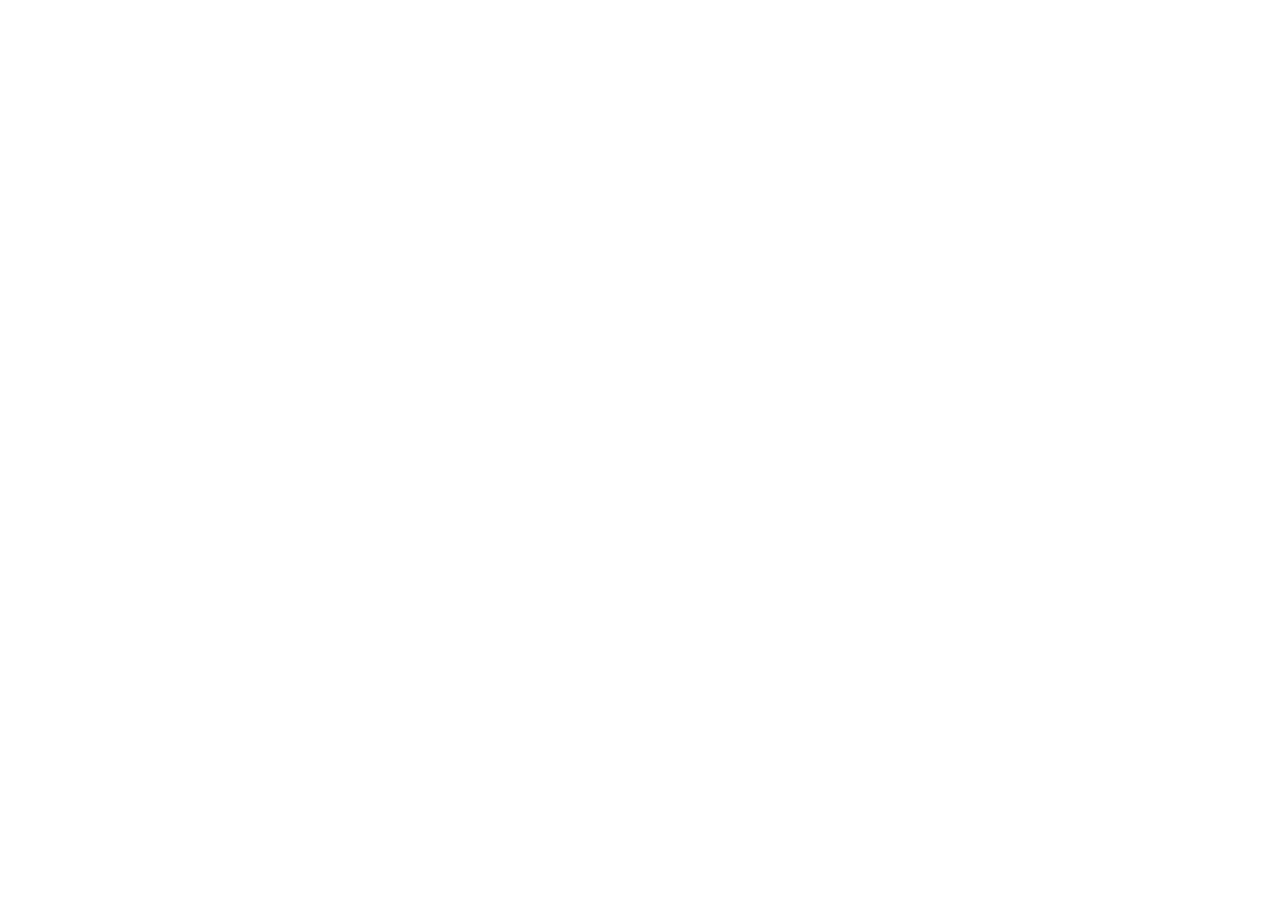
==== commit 6f56f0f8: "refactor(player): unify media playback in webview host" ====
--- a/frontend/index.html
+++ b/frontend/index.html
@@ -4,19 +4,6 @@
   <meta charset="UTF-8">
   <meta name="viewport" content="width=device-width, initial-scale=1.0">
   <title>myguo</title>
-  <script>
-    (function() {
-      try {
-        var s = localStorage.getItem('hongguo_sidebar_width');
-        if (s) {
-          var w = parseInt(s, 10);
-          if (w >= 160 && w <= 420) {
-            document.documentElement.style.setProperty('--sidebar-width', w + 'px');
-          }
-        }
-      } catch (e) {}
-    })();
-  </script>
   <link rel="stylesheet" href="styles.css">
   <link rel="stylesheet" href="liquid-controls.css">
   <link rel="stylesheet" href="native-media.css">
@@ -24,52 +11,6 @@
 <body>
   <div id="app" class="app-container">
     <!-- Sidebar (Official Red Fruit Drama Structure) -->
-    <aside class="sidebar" id="sidebar">
-      <!-- Traffic Light Drag Spacer -->
-      <div class="sidebar-traffic-lights"></div>
-
-      <nav class="nav-menu">
-        <div class="nav-section-label">发现</div>
-        <button class="nav-item active" data-view="recommend">
-          <svg class="nav-icon" viewBox="0 0 24 24"><path fill="currentColor" d="M12 2l3.09 6.26L22 9.27l-5 4.87 1.18 6.88L12 17.77l-6.18 3.25L7 14.14 2 9.27l6.91-1.01L12 2z"/></svg>
-          <span>推荐</span>
-        </button>
-        <button class="nav-item" data-view="discover">
-          <svg class="nav-icon" viewBox="0 0 24 24"><path fill="currentColor" d="M4 6h16v2H4zm0 5h16v2H4zm0 5h16v2H4z"/></svg>
-          <span>找剧</span>
-        </button>
-        <button class="nav-item" data-view="rank">
-          <svg class="nav-icon" viewBox="0 0 24 24"><path fill="currentColor" d="M19 3H5c-1.1 0-2 .9-2 2v14c0 1.1.9 2 2 2h14c1.1 0 2-.9 2-2V5c0-1.1-.9-2-2-2zm-7 14H6v-4h6v4zm0-6H6V7h6v4zm6 6h-4V7h4v10z"/></svg>
-          <span>排行榜</span>
-        </button>
-        <button class="nav-item" data-view="new">
-          <svg class="nav-icon" viewBox="0 0 24 24"><path fill="currentColor" d="M19 4h-1V2h-2v2H8V2H6v2H5c-1.11 0-1.99.9-1.99 2L3 20a2 2 0 002 2h14c1.1 0 2-.9 2-2V6c0-1.1-.9-2-2-2zm0 16H5V10h14v10zm0-12H5V6h14v2z"/></svg>
-          <span>新剧</span>
-        </button>
-
-        <div class="nav-section-label">我的</div>
-        <button class="nav-item" data-view="history">
-          <svg class="nav-icon" viewBox="0 0 24 24"><path fill="currentColor" d="M13 3a9 9 0 00-9 9H1l3.89 3.89.07.14L9 12H6c0-3.87 3.13-7 7-7s7 3.13 7 7-3.13 7-7 7c-1.93 0-3.68-.79-4.94-2.06l-1.42 1.42A8.954 8.954 0 0013 21a9 9 0 000-18zm-1 5v5l4.28 2.54.72-1.21-3.5-2.08V8H12z"/></svg>
-          <span>历史</span>
-        </button>
-        <button class="nav-item" data-view="favorites">
-          <svg class="nav-icon" viewBox="0 0 24 24"><path fill="currentColor" d="M17 3H7c-1.1 0-2 .9-2 2v16l7-3 7 3V5c0-1.1-.9-2-2-2z"/></svg>
-          <span>收藏</span>
-        </button>
-        <button class="nav-item" data-view="reservations">
-          <svg class="nav-icon" viewBox="0 0 24 24"><path fill="currentColor" d="M12 22c1.1 0 2-.9 2-2h-4c0 1.1.89 2 2 2zm6-6v-5c0-3.07-1.64-5.64-4.5-6.32V4c0-.83-.67-1.5-1.5-1.5s-1.5.67-1.5 1.5v.68C7.63 5.36 6 7.92 6 11v5l-2 2v1h16v-1l-2-2z"/></svg>
-          <span>预约</span>
-        </button>
-        <button class="nav-item" data-view="settings">
-          <svg class="nav-icon" viewBox="0 0 24 24"><path fill="currentColor" d="M19.14 12.94c.04-.3.06-.61.06-.94 0-.32-.02-.64-.07-.94l2.03-1.58a.49.49 0 0 0 .12-.61l-1.92-3.32a.488.488 0 0 0-.59-.22l-2.39.96c-.5-.38-1.03-.7-1.62-.94l-.36-2.54a.484.484 0 0 0-.48-.41h-3.84c-.24 0-.43.17-.47.41l-.36 2.54c-.59.24-1.13.57-1.62.94l-2.39-.96c-.22-.08-.47 0-.59.22L2.74 8.87c-.12.21-.08.47.12.61l2.03 1.58c-.05.3-.09.63-.09.94s.02.64.07.94l-2.03 1.58a.49.49 0 0 0-.12.61l1.92 3.32c.12.22.37.29.59.22l2.39-.96c.5.38 1.03.7 1.62.94l.36 2.54c.05.24.24.41.48.41h3.84c.24 0 .44-.17.47-.41l.36-2.54c.59-.24 1.13-.56 1.62-.94l2.39.96c.22.08.47 0 .59-.22l1.92-3.32c.12-.22.07-.47-.12-.61l-2.01-1.58zM12 15.6c-1.98 0-3.6-1.62-3.6-3.6s1.62-3.6 3.6-3.6 3.6 1.62 3.6 3.6-1.62 3.6-3.6 3.6z"/></svg>
-          <span>设置</span>
-        </button>
-      </nav>
-    </aside>
-
-    <!-- Sidebar Resizer Splitter -->
-    <div class="sidebar-resizer" id="sidebar-resizer" role="separator" aria-orientation="vertical" title="拖动调整侧边栏宽度，双击恢复默认"></div>
-
     <!-- Main Content Area -->
     <main class="main-content">
       <!-- Native macOS Window Drag Area -->
@@ -186,118 +127,6 @@
           </div>
         </section>
 
-        <!-- 2. Discover (找剧) View -->
-        <section class="view-page" id="view-discover">
-          <div class="discover-search-container">
-            <div class="search-input-wrap">
-              <svg class="search-icon" viewBox="0 0 24 24"><path fill="currentColor" d="M15.5 14h-.79l-.28-.27A6.471 6.471 0 0016 9.5 6.5 6.5 0 109.5 16c1.61 0 3.09-.59 4.23-1.57l.27.28v.79l5 4.99L20.49 19l-4.99-5zm-6 0C7.01 14 5 11.99 5 9.5S7.01 5 9.5 5 14 7.01 14 9.5 11.99 14 9.5 14z"/></svg>
-              <input type="text" id="search-input" placeholder="搜索短剧、角色、演员..." autocomplete="off">
-              <button class="search-clear-btn" id="btn-clear-search" style="display:none;" title="清空搜索">
-                <svg viewBox="0 0 24 24" width="12" height="12"><path fill="currentColor" d="M19 6.41L17.59 5 12 10.59 6.41 5 5 6.41 10.59 12 5 17.59 6.41 19 12 13.41 17.59 19 19 17.59 13.41 12z"/></svg>
-              </button>
-            </div>
-            <!-- Auto-complete suggestion popup -->
-            <div class="search-suggestions" id="search-suggestions" style="display: none;"></div>
-          </div>
-          <div class="filter-panel" id="discover-filters">
-            <div class="filter-row discover-genre-row">
-              <span class="filter-label">体裁</span>
-              <div class="filter-chips discover-genre-chips" role="tablist">
-                <button type="button" class="filter-chip genre-chip active" data-genre="short_play" role="tab">真人剧</button>
-                <button type="button" class="filter-chip genre-chip" data-genre="comic_series" role="tab">漫剧</button>
-                <button type="button" class="filter-chip genre-chip" data-genre="ai_series" role="tab">AI剧</button>
-              </div>
-            </div>
-            <div class="discover-subfilters" id="discover-subfilters"></div>
-          </div>
-          <div class="drama-grid" id="discover-grid"></div>
-          <div class="discover-load-more" id="discover-load-more" hidden>
-            <button type="button" class="rank-more-btn" id="btn-discover-load-more">加载更多</button>
-          </div>
-        </section>
-
-        <!-- 3. Rankings (排行榜) View -->
-        <section class="view-page" id="view-rank">
-          <div class="rank-header">
-            <div class="rank-content-tabs" id="rank-content-tabs"></div>
-            <div class="rank-board-tabs" id="rank-board-tabs"></div>
-          </div>
-          <div class="rank-list" id="rank-items-list"></div>
-        </section>
-
-        <!-- 4. New Releases (新剧) View -->
-        <section class="view-page" id="view-new">
-          <div class="rank-content-tabs new-main-tabs" id="new-main-tabs">
-            <button class="rank-content-tab active" data-tab="hot">热播新剧</button>
-            <button class="rank-content-tab" data-tab="calendar">新剧日历</button>
-          </div>
-          <div class="new-calendar-tabs" id="new-calendar-dates"></div>
-          <div class="drama-grid" id="new-drama-grid"></div>
-        </section>
-
-        <!-- 5. History (历史) View -->
-        <section class="view-page" id="view-history">
-          <div class="history-header-bar">
-            <div class="history-header-left">
-              <h3 class="history-page-title">观看历史</h3>
-              <div class="history-filter-pills" id="history-filter-pills">
-                <button class="filter-chip active" data-filter="all">全部</button>
-                <button class="filter-chip" data-filter="unwatched">未看完</button>
-                <button class="filter-chip" data-filter="completed">已看完</button>
-              </div>
-            </div>
-            <div class="history-header-right">
-              <div class="history-search-wrap">
-                <svg viewBox="0 0 24 24" width="13" height="13" fill="none" stroke="currentColor" stroke-width="2"><circle cx="11" cy="11" r="8"/><path d="m21 21-4.35-4.35"/></svg>
-                <input type="text" id="history-search-input" class="history-search-input" placeholder="搜索历史剧名...">
-              </div>
-            </div>
-          </div>
-          <div class="drama-grid" id="history-grid"></div>
-        </section>
-
-        <!-- 6. Favorites & Likes (收藏与点赞) View -->
-        <section class="view-page" id="view-favorites">
-          <div class="collection-topbar">
-            <div style="display:flex;align-items:baseline;gap:10px;">
-              <h3 id="favorites-title-text" style="font-size:20px;font-weight:700;">我的收藏</h3>
-              <span id="favorites-count-desc" style="font-size:12px;color:var(--text-muted);background:rgba(255,255,255,0.05);padding:2px 8px;border-radius:10px;">当前账号收藏与点赞记录</span>
-            </div>
-            <div class="collection-tabs" id="favorites-tabs">
-              <button class="collection-tab active" data-tab="favorites">
-                <span>收藏</span><em id="tab-favorites-count">0</em>
-              </button>
-              <button class="collection-tab" data-tab="likes">
-                <span>点赞</span><em id="tab-likes-count">0</em>
-              </button>
-            </div>
-          </div>
-          <div class="drama-grid" id="favorites-grid"></div>
-        </section>
-
-        <!-- 8. Reservations (预约) View -->
-        <section class="view-page" id="view-reservations">
-          <div class="reservation-topbar">
-            <div style="display:flex;align-items:baseline;gap:10px;">
-              <h3 style="font-size:20px;font-weight:700;">我的预约</h3>
-              <span id="reservations-count-desc" style="font-size:12px;color:var(--text-muted);background:rgba(255,255,255,0.05);padding:2px 8px;border-radius:10px;">当前账号预约记录</span>
-            </div>
-            <div class="reservation-tabs" id="reservation-tabs">
-              <button class="reservation-tab active" data-tab="online">已上线</button>
-              <button class="reservation-tab" data-tab="pending">待上线</button>
-            </div>
-          </div>
-          <div class="drama-grid" id="reservations-grid"></div>
-        </section>
-
-        <!-- 9. Search Results View -->
-        <section class="view-page" id="view-search-results">
-          <div class="section-header">
-            <h3 id="search-query-header">搜索结果</h3>
-          </div>
-          <div class="drama-grid" id="search-grid"></div>
-        </section>
-
         <!-- 10. Settings View (设置二级页面) -->
         <section class="view-page" id="view-settings">
           <div class="settings-container">
@@ -460,213 +289,6 @@
           </div>
         </section>
 
-        <!-- Drama Detail View -->
-        <section class="view-page" id="view-detail">
-          <div class="detail-header-bar">
-            <button class="detail-back-btn" id="btn-back-from-detail" title="返回">
-              <svg viewBox="0 0 24 24" width="14" height="14" fill="currentColor"><path d="M20 11H7.83l5.59-5.59L12 4l-8 8 8 8 1.41-1.41L7.83 13H20v-2z"/></svg>
-              <span>返回</span>
-            </button>
-            <span class="detail-page-subtitle">短剧详情</span>
-          </div>
-
-          <div class="detail-loader detail-skeleton-screen" id="detail-loader" style="display: none;" aria-hidden="true">
-            <div class="detail-hero detail-hero-skeleton">
-              <div class="detail-poster-wrap skeleton-box"></div>
-              <div class="detail-hero-body">
-                <div class="skeleton-line detail-skeleton-title"></div>
-                <div class="detail-stats-row">
-                  <div class="detail-stat-skeleton skeleton-box"></div>
-                  <div class="detail-stat-skeleton skeleton-box"></div>
-                  <div class="detail-stat-skeleton skeleton-box"></div>
-                  <div class="detail-stat-skeleton skeleton-box"></div>
-                </div>
-                <div class="detail-tags">
-                  <div class="detail-tag-skeleton skeleton-box"></div>
-                  <div class="detail-tag-skeleton skeleton-box"></div>
-                  <div class="detail-tag-skeleton skeleton-box"></div>
-                  <div class="detail-tag-skeleton skeleton-box"></div>
-                </div>
-                <div class="detail-skeleton-desc-lines">
-                  <div class="skeleton-line" style="width: 95%; height: 13px;"></div>
-                  <div class="skeleton-line" style="width: 88%; height: 13px;"></div>
-                  <div class="skeleton-line" style="width: 62%; height: 13px;"></div>
-                </div>
-                <div class="detail-actions">
-                  <div class="skeleton-box" style="width: 140px; height: 38px; border-radius: 19px;"></div>
-                  <div class="skeleton-box" style="width: 88px; height: 38px; border-radius: 19px;"></div>
-                </div>
-              </div>
-            </div>
-
-            <div class="detail-episodes-section detail-episodes-skeleton">
-              <div class="detail-section-heading">
-                <div class="skeleton-line" style="width: 50px; height: 18px;"></div>
-                <div class="skeleton-line" style="width: 44px; height: 14px;"></div>
-              </div>
-              <div class="detail-episode-grid">
-                <div class="ep-btn-skeleton skeleton-box"></div>
-                <div class="ep-btn-skeleton skeleton-box"></div>
-                <div class="ep-btn-skeleton skeleton-box"></div>
-                <div class="ep-btn-skeleton skeleton-box"></div>
-                <div class="ep-btn-skeleton skeleton-box"></div>
-                <div class="ep-btn-skeleton skeleton-box"></div>
-                <div class="ep-btn-skeleton skeleton-box"></div>
-                <div class="ep-btn-skeleton skeleton-box"></div>
-                <div class="ep-btn-skeleton skeleton-box"></div>
-                <div class="ep-btn-skeleton skeleton-box"></div>
-                <div class="ep-btn-skeleton skeleton-box"></div>
-                <div class="ep-btn-skeleton skeleton-box"></div>
-              </div>
-            </div>
-
-            <section class="detail-collection">
-              <div class="detail-section-heading">
-                <div class="skeleton-line" style="width: 80px; height: 18px;"></div>
-              </div>
-              <div class="drama-grid" id="detail-skeleton-related-grid"></div>
-            </section>
-          </div>
-
-          <div class="detail-error" id="detail-error" style="display: none;"></div>
-
-          <div class="detail-content" id="detail-content" style="display: none;">
-            <div class="detail-hero">
-              <div class="detail-poster-wrap">
-                <img class="detail-poster" id="detail-poster" src="data:image/svg+xml;utf8,<svg xmlns='http://www.w3.org/2000/svg' viewBox='0 0 3 4' fill='%231c1d27'></svg>" alt="短剧封面" onerror="handleImgError(this)">
-              </div>
-              <div class="detail-hero-body">
-                <h2 class="detail-title" id="detail-title">--</h2>
-                <div class="detail-stats-row">
-                  <span class="detail-stat accent" id="detail-heat">--</span>
-                  <span class="detail-stat" id="detail-plays">--</span>
-                  <span class="detail-stat" id="detail-follows">--</span>
-                  <span class="detail-stat" id="detail-status">--</span>
-                </div>
-                <div class="detail-tags" id="detail-tags"></div>
-                <p class="detail-description" id="detail-description"></p>
-                <div class="detail-actions">
-                  <button class="detail-play-btn" id="btn-detail-play">
-                    <svg viewBox="0 0 24 24"><path fill="currentColor" d="M8 5v14l11-7z"/></svg>
-                    <span>播放第 1 集</span>
-                  </button>
-                  <button class="detail-secondary-btn" id="btn-detail-favorite">
-                    <svg viewBox="0 0 24 24" width="16" height="16" fill="currentColor"><path d="M17 3H7c-1.1 0-2 .9-2 2v16l7-3 7 3V5c0-1.1-.9-2-2-2z"/></svg>
-                    <span>收藏</span>
-                  </button>
-                </div>
-              </div>
-            </div>
-
-            <section class="detail-collection" id="detail-seasons-section" style="display: none;">
-              <div class="detail-section-heading">
-                <h3 class="detail-section-title" id="detail-seasons-title">同系列短剧</h3>
-                <span class="detail-section-count" id="detail-seasons-status"></span>
-              </div>
-              <div class="drama-grid" id="detail-seasons-grid"></div>
-            </section>
-
-            <section class="detail-collection" id="detail-adapted-section" style="display: none;">
-              <div class="detail-section-heading">
-                <h3 class="detail-section-title" id="detail-adapted-title">同一剧本改编</h3>
-                <span class="detail-section-count" id="detail-adapted-status"></span>
-              </div>
-              <div class="drama-grid" id="detail-adapted-grid"></div>
-            </section>
-
-            <div class="detail-actors" id="detail-actors-section" style="display: none;">
-              <h3 class="detail-section-title">演员信息</h3>
-              <div class="detail-actor-list" id="detail-actor-list"></div>
-            </div>
-
-            <div class="detail-episodes-section">
-              <div class="detail-section-heading">
-                <div class="detail-section-heading-left">
-                  <h3 class="detail-section-title">选集</h3>
-                  <span class="detail-section-count" id="detail-episode-count">共 0 集</span>
-                </div>
-                <button class="detail-heading-toggle" id="detail-heading-toggle" type="button" aria-expanded="false" style="display: none;">
-                  <span class="detail-heading-toggle-text">展开全部</span>
-                  <svg class="detail-toggle-icon" viewBox="0 0 24 24" width="14" height="14" aria-hidden="true"><path fill="currentColor" d="M7.41 8.59L12 13.17l4.59-4.58L18 10l-6 6-6-6 1.41-1.41z"/></svg>
-                </button>
-              </div>
-              <div class="detail-episode-grid is-collapsed" id="detail-episode-grid"></div>
-              <div class="detail-episode-toggle-wrap" id="detail-episode-toggle-wrap" style="display: none;">
-                <button class="detail-episode-toggle" id="detail-episode-toggle" type="button" aria-expanded="false">
-                  <span class="detail-episode-toggle-text">展开全部</span>
-                  <svg class="detail-toggle-icon" viewBox="0 0 24 24" width="16" height="16" aria-hidden="true"><path fill="currentColor" d="M7.41 8.59L12 13.17l4.59-4.58L18 10l-6 6-6-6 1.41-1.41z"/></svg>
-                </button>
-              </div>
-            </div>
-
-            <section class="detail-collection detail-related" id="detail-related-section" data-state="pending">
-              <div class="detail-section-heading">
-                <h3 class="detail-section-title">相关推荐</h3>
-                <span class="detail-section-count" id="detail-related-status">下滑加载</span>
-              </div>
-              <div class="drama-grid" id="detail-related-grid"></div>
-            </section>
-
-          </div>
-        </section>
-
-        <!-- Actor Detail (演员主页) View -->
-        <section class="view-page" id="view-actor">
-          <div class="actor-header-bar">
-            <button class="btn-subtle actor-back-btn" id="btn-back-from-actor" title="返回">
-              <svg viewBox="0 0 24 24" width="14" height="14" fill="currentColor"><path d="M20 11H7.83l5.59-5.59L12 4l-8 8 8 8 1.41-1.41L7.83 13H20v-2z"/></svg>
-              <span>返回</span>
-            </button>
-            <span class="actor-page-subtitle" id="actor-header-subtitle">演员个人主页</span>
-          </div>
-
-          <div class="actor-profile-banner" id="actor-profile-banner">
-            <div class="actor-hero-content">
-              <div class="actor-avatar-wrap">
-                <img class="actor-avatar-img" id="actor-detail-avatar" src="data:image/svg+xml;utf8,<svg xmlns='http://www.w3.org/2000/svg' viewBox='0 0 1 1' fill='%231c1d27'></svg>" alt="演员头像" onerror="handleImgError(this)">
-              </div>
-              <div class="actor-info-body">
-                <div class="actor-name-row">
-                  <h2 class="actor-detail-name" id="actor-detail-name">--</h2>
-                  <div class="actor-tags-wrap" id="actor-detail-tags"></div>
-                </div>
-                <div class="actor-stats-row" id="actor-detail-stats">
-                  <div class="actor-stat-item">
-                    <span class="actor-stat-num" id="actor-stat-followers">--</span>
-                    <span class="actor-stat-label">粉丝</span>
-                  </div>
-                  <div class="actor-stat-divider"></div>
-                  <div class="actor-stat-item">
-                    <span class="actor-stat-num" id="actor-stat-likes">--</span>
-                    <span class="actor-stat-label">获赞</span>
-                  </div>
-                  <div class="actor-stat-divider"></div>
-                  <div class="actor-stat-item">
-                    <span class="actor-stat-num" id="actor-stat-works-count">--</span>
-                    <span class="actor-stat-label">部参演短剧</span>
-                  </div>
-                </div>
-                <p class="actor-detail-desc" id="actor-detail-desc"></p>
-              </div>
-            </div>
-          </div>
-
-          <!-- Works Section -->
-          <div class="actor-works-header">
-            <div style="display: flex; align-items: baseline; gap: 10px;">
-              <h3 class="actor-works-title">参演短剧</h3>
-              <span class="section-sub" id="actor-works-sub">全部作品</span>
-            </div>
-          </div>
-
-          <div class="drama-grid" id="actor-drama-grid"></div>
-
-          <!-- Load More Trigger -->
-          <div class="actor-load-more-wrap" id="actor-load-more-wrap" hidden>
-            <div class="inline-load-indicator" role="status" aria-label="加载中"></div>
-          </div>
-        </section>
-      </div>
     </main>
 
     <!-- Embedded High-Definition Video Player View (WebView Player) -->
@@ -680,10 +302,6 @@
           <span class="player-series-title" id="player-series-title">短剧标题</span>
           <span class="player-episode-badge" id="player-episode-badge">第 1 集</span>
         </div>
-        <button class="player-back-btn player-close-right-btn" id="btn-close-player-right" title="返回浏览">
-          <svg viewBox="0 0 24 24"><path fill="currentColor" d="M19 6.41L17.59 5 12 10.59 6.41 5 5 6.41 10.59 12 5 17.59 6.41 19 12 13.41 17.59 19 19 17.59 13.41 12z"/></svg>
-          <span>关闭</span>
-        </button>
       </div>
 
       <div class="player-body">
--- a/frontend/styles.css
+++ b/frontend/styles.css
@@ -4,8 +4,6 @@
 
 :root {
   --bg-app: #0e0f14;
-  --bg-sidebar: #14151c;
-  --bg-sidebar-hover: #1e202a;
   --bg-card: #191b24;
   --bg-card-hover: #222432;
   --bg-input: #1d1f2b;
@@ -26,14 +24,12 @@
   
   --font-family: -apple-system, BlinkMacSystemFont, "SF Pro Display", "SF Pro Text", "Helvetica Neue", "PingFang SC", sans-serif;
   --titlebar-height: 48px;
-  --sidebar-width: 210px;
-  --sidebar-min-width: 160px;
-  --sidebar-max-width: 420px;
   /* Shared motion tokens: feedback stays short; surfaces have time to settle. */
   --ease-out: cubic-bezier(0.23, 1, 0.32, 1);
   --ease-drawer: cubic-bezier(0.32, 0.72, 0, 1);
   --motion-feedback: 160ms;
   --motion-surface: 240ms;
+  --player-drawer-width: 248px;
   --comment-sheet-width: 420px;
   --comment-motion-duration: 260ms;
   --comment-motion-easing: cubic-bezier(0.22, 1, 0.26, 1);
@@ -69,450 +65,15 @@
 }
 
 /* Window Drag Area */
-.sidebar-traffic-lights {
-  height: var(--titlebar-height);
-  width: 100%;
-  flex-shrink: 0;
-  --app-region: drag;
-  -webkit-app-region: drag;
-}
-
 /* ==========================================================================
-   Sidebar
+   Media Scene Viewport
    ========================================================================== */
 
-.sidebar {
-  width: var(--sidebar-width);
-  min-width: var(--sidebar-min-width);
-  max-width: var(--sidebar-max-width);
-  height: 100%;
-  background: var(--bg-sidebar);
-  border-right: 1px solid var(--border-subtle);
-  display: flex;
-  flex-direction: column;
-  z-index: 20;
-  position: relative;
-  flex-shrink: 0;
-}
-
-.sidebar-header {
-  padding: 14px 16px;
-  border-bottom: 1px solid var(--border-subtle);
-  --app-region: no-drag;
-  -webkit-app-region: no-drag;
-}
-
-.brand-header {
-  display: flex;
-  align-items: center;
-  gap: 10px;
-}
-
-.brand-icon-wrap {
-  width: 28px;
-  height: 28px;
-  flex-shrink: 0;
-  display: flex;
-  align-items: center;
-  justify-content: center;
-}
-
-.brand-logo-svg {
-  width: 28px;
-  height: 28px;
-  border-radius: 6px;
-  box-shadow: 0 2px 8px rgba(0, 0, 0, 0.4);
-}
-
-.brand-text {
-  display: flex;
-  align-items: baseline;
-  gap: 6px;
-}
-
-.brand-title {
-  font-size: 15px;
-  font-weight: 700;
-  letter-spacing: -0.2px;
-  color: var(--text-primary);
-}
-
-.brand-version {
-  font-size: 10px;
-  font-weight: 600;
-  color: var(--accent);
-  background: var(--accent-light);
-  padding: 1px 5px;
-  border-radius: 4px;
-}
-
-/* Nav Menu */
-.nav-menu {
-  flex: 1;
-  padding: 14px 10px;
-  overflow-y: auto;
-  display: flex;
-  flex-direction: column;
-  gap: 4px;
-  --app-region: no-drag;
-  -webkit-app-region: no-drag;
-}
-
-.nav-section-label {
-  font-size: 11px;
-  font-weight: 600;
-  color: var(--text-muted);
-  padding: 10px 10px 4px;
-  letter-spacing: 0.5px;
-  white-space: nowrap;
-  overflow: hidden;
-  text-overflow: ellipsis;
-}
-
-.nav-item {
-  display: flex;
-  align-items: center;
-  gap: 12px;
-  width: 100%;
-  padding: 9px 12px;
-  border-radius: var(--radius-sm);
-  background: transparent;
-  border: none;
-  color: var(--text-secondary);
-  font-size: 13px;
-  font-weight: 500;
-  cursor: pointer;
-  transition: all 0.15s ease;
-  position: relative;
-  min-width: 0;
-}
-
-.nav-item span {
-  white-space: nowrap;
-  overflow: hidden;
-  text-overflow: ellipsis;
-}
-
-.nav-item:hover {
-  background: var(--bg-sidebar-hover);
-  color: var(--text-primary);
-}
-
-.nav-item.active {
-  background: var(--accent-light);
-  color: var(--accent);
-  font-weight: 600;
-}
-
-.nav-item.active::before {
-  content: '';
-  position: absolute;
-  left: 0;
-  top: 8px;
-  bottom: 8px;
-  width: 3px;
-  border-radius: 2px;
-  background: var(--accent);
-}
-
-.nav-icon {
-  width: 18px;
-  height: 18px;
-  flex-shrink: 0;
-}
-
-/* ==========================================================================
-   Sidebar Resizer & Dragging Splitter
-   ========================================================================== */
-
-.sidebar-resizer {
-  width: 0;
-  height: 100%;
-  position: relative;
-  z-index: 50;
-  cursor: col-resize;
-  flex-shrink: 0;
-  user-select: none;
-  -webkit-user-select: none;
-  --app-region: no-drag;
-  -webkit-app-region: no-drag;
-}
-
-.sidebar-resizer::before {
-  content: '';
-  position: absolute;
-  top: 0;
-  bottom: 0;
-  left: -5px;
-  width: 10px;
-  cursor: col-resize;
-  z-index: 50;
-}
-
-.sidebar-resizer::after {
-  content: '';
-  position: absolute;
-  top: 0;
-  bottom: 0;
-  left: -1px;
-  width: 2px;
-  background-color: transparent;
-  transition: background-color 0.15s ease;
-  pointer-events: none;
-  z-index: 51;
-}
-
-.sidebar-resizer:hover::after,
-body.is-resizing-sidebar .sidebar-resizer::after {
-  background-color: var(--accent);
-}
-
-body.is-resizing-sidebar {
-  cursor: col-resize !important;
-  user-select: none !important;
-  -webkit-user-select: none !important;
-}
-
-body.is-resizing-sidebar * {
-  cursor: col-resize !important;
-}
-
-/* ==========================================================================
-   Main Content Area
-   ========================================================================== */
-
-.main-content {
-  flex: 1;
-  display: flex;
-  flex-direction: column;
-  height: 100%;
-  background: var(--bg-app);
-  overflow: hidden;
-  position: relative;
-  min-width: 0;
-  contain: layout paint;
-}
-
-/* Window Top Drag Area (macOS TitleBarHiddenInset) */
-.main-drag-bar {
-  position: absolute;
-  top: 0;
-  left: 0;
-  right: 0;
-  height: 48px;
-  --app-region: drag;
-  -webkit-app-region: drag;
-  pointer-events: none;
-  z-index: 40;
-}
-
-.discover-search-container {
-  max-width: 540px;
-  margin-bottom: 24px;
-  position: relative;
-  z-index: 10;
-  --app-region: no-drag;
-  -webkit-app-region: no-drag;
-}
-
-.icon-btn {
-  width: 28px;
-  height: 28px;
-  border-radius: var(--radius-sm);
-  background: transparent;
-  border: 1px solid var(--border-subtle);
-  color: var(--text-secondary);
-  display: flex;
-  align-items: center;
-  justify-content: center;
-  cursor: pointer;
-  transition: all 0.15s;
-  --app-region: no-drag;
-  -webkit-app-region: no-drag;
-}
-
-.icon-btn:disabled, .icon-btn.disabled {
-  opacity: 0.25;
-  cursor: default;
-  pointer-events: none;
-}
-
-.icon-btn:hover {
-  background: var(--bg-card);
-  color: var(--text-primary);
-}
-
-.icon-btn svg {
-  width: 16px;
-  height: 16px;
-}
-
-.view-title {
-  font-size: 16px;
-  font-weight: 700;
-  color: var(--text-primary);
-  margin-left: 8px;
-}
-
-/* Search Box */
-.search-container {
-  position: relative;
-  width: 280px;
-  --app-region: no-drag;
-  -webkit-app-region: no-drag;
-}
-
-.search-input-wrap {
-  position: relative;
-  display: flex;
-  align-items: center;
-  background: var(--bg-input);
-  border: 1px solid var(--border-subtle);
-  border-radius: var(--radius-lg);
-  padding: 6px 12px;
-  transition: all 0.2s;
-}
-
-.search-input-wrap:focus-within {
-  border-color: var(--accent);
-  box-shadow: 0 0 0 2px var(--accent-light);
-}
-
-.search-icon {
-  width: 15px;
-  height: 15px;
-  color: var(--text-muted);
-  margin-right: 8px;
-}
-
-#search-input {
-  flex: 1;
-  background: transparent;
-  border: none;
-  outline: none;
-  color: var(--text-primary);
-  font-size: 12px;
-  user-select: auto;
-  -webkit-user-select: auto;
-}
-
-#search-input::placeholder {
-  color: var(--text-muted);
-}
-
-.search-clear-btn {
-  background: transparent;
-  border: none;
-  color: var(--text-muted);
-  font-size: 16px;
-  cursor: pointer;
-}
-
-.search-suggestions {
-  position: absolute;
-  top: 100%;
-  left: 0;
-  right: 0;
-  margin-top: 6px;
-  background: #1e202c;
-  border: 1px solid var(--border-subtle);
-  border-radius: var(--radius-md);
-  box-shadow: 0 8px 24px rgba(0, 0, 0, 0.4);
-  max-height: 280px;
-  overflow-y: auto;
-  z-index: 50;
-}
-
-.suggestion-item {
-  padding: 8px 14px;
-  font-size: 12px;
-  color: var(--text-secondary);
-  cursor: pointer;
-  transition: background 0.15s;
-}
-
-.suggestion-item:hover {
-  background: var(--accent-light);
-  color: var(--accent);
-}
-
-/* ==========================================================================
-   View Viewport & Pages
-   ========================================================================== */
-
-.view-viewport {
-  flex: 1;
-  width: 100%;
-  height: 100%;
-  overflow-y: auto;
-  overflow-x: hidden !important;
-  position: relative;
-  padding: 0;
-  --app-region: drag;
-  -webkit-app-region: drag;
-}
-
-.view-page {
-  display: none;
-  animation: viewFadeIn var(--motion-feedback) var(--ease-out);
-  --app-region: drag;
-  -webkit-app-region: drag;
-}
-
-.view-page.active {
-  display: block;
-  min-height: 100%;
-}
-
-.view-page:not(#view-recommend) {
-  padding: 60px 32px 32px;
-  position: relative;
-}
-
-#view-recommend.active {
-  display: block;
-  position: absolute;
-  inset: 0;
-  width: 100%;
-  height: 100%;
-  padding: 0;
-  margin: 0;
-  overflow: hidden;
-  background: #000;
-  z-index: 10;
-  --app-region: no-drag;
-  -webkit-app-region: no-drag;
-}
-
-/* Blank page padding and grid gutters stay draggable. Concrete controls and
-   cards opt back out so window movement never replaces normal clicks. */
-.view-page:not(#view-recommend) > :not(.drama-grid) {
-  --app-region: no-drag;
-  -webkit-app-region: no-drag;
-}
-
-.drama-card,
-.rank-row,
-.calendar-day,
-.settings-card,
-.detail-hero,
-.detail-collection,
-.detail-actors,
-.detail-episodes-section,
-.detail-header-bar,
-.actor-header-bar,
-.filter-panel,
-.history-header-bar,
-.discover-search-container,
-.rank-header,
-.new-calendar-tabs,
-.new-main-tabs,
-.collection-topbar,
-.reservation-topbar,
-.section-header {
-  --app-region: no-drag;
-  -webkit-app-region: no-drag;
-}
+.view-viewport { flex: 1; width: 100%; height: 100%; position: relative; }
+.view-page { display: none; }
+.view-page.active { display: block; min-height: 100%; }
+#view-recommend.active { position: absolute; inset: 0; overflow: hidden; background: #000; z-index: 10; }
+#view-settings.active { padding: 60px 32px 32px; overflow-y: auto; }
 
 /* ==========================================================================
    Vertical Swipe Recommend Feed (TikTok / Hongguo Style)
@@ -661,7 +222,7 @@
   font-size: 12px;
   font-weight: 500;
   cursor: pointer;
-  transition: all 0.15s ease;
+  transition: background-color var(--motion-feedback) var(--ease-out), border-color var(--motion-feedback) var(--ease-out), color var(--motion-feedback) var(--ease-out), box-shadow var(--motion-feedback) var(--ease-out);
 }
 
 .cat-chip:hover {
@@ -782,7 +343,7 @@
 /* Right Vertical Action Rail (TikTok/Douyin Style) */
 .feed-rail {
   position: absolute;
-  right: 20px;
+  right: var(--stage-chrome-inset, 18px);
   bottom: 84px;
   z-index: 21;
   display: flex;
@@ -822,7 +383,7 @@
   align-items: center;
   justify-content: center;
   color: #fff;
-  transition: all 0.2s ease;
+  transition: background-color var(--motion-surface) var(--ease-out), border-color var(--motion-surface) var(--ease-out), color var(--motion-surface) var(--ease-out), box-shadow var(--motion-surface) var(--ease-out), transform var(--motion-surface) var(--ease-out);
 }
 
 .rail-icon svg {
@@ -1079,7 +640,7 @@
   top: 0;
   right: 0;
   bottom: 0;
-  width: 320px;
+  width: var(--player-drawer-width);
   background: rgba(20, 21, 28, 0.98);
   backdrop-filter: blur(30px);
   border-left: 1px solid var(--border-subtle);
@@ -1105,7 +666,7 @@
 }
 
 .feed-playlist-drawer .drawer-header {
-  padding: 14px 18px;
+  padding: 10px 12px;
   border-bottom: 1px solid var(--border-subtle);
   display: flex;
   align-items: center;
@@ -1115,28 +676,84 @@
 .feed-playlist-drawer .drawer-header-left {
   display: flex;
   align-items: baseline;
-  gap: 8px;
+  min-width: 0;
+  gap: 6px;
 }
 
 .feed-playlist-drawer .drawer-header h4 {
-  font-size: 14px;
+  font-size: 13px;
   font-weight: 700;
   color: #fff;
+  white-space: nowrap;
 }
 
 .feed-playlist-drawer .drawer-count {
   font-size: 12px;
   color: var(--text-muted);
+  white-space: nowrap;
+}
+
+.feed-playlist-drawer .drawer-header .icon-btn {
+  width: 24px;
+  height: 24px;
+  flex: 0 0 auto;
+}
+
+.feed-playlist-drawer .drawer-header .icon-btn svg {
+  width: 14px;
+  height: 14px;
 }
 
 .feed-playlist-drawer .episodes-grid {
   flex: 1;
   overflow-y: auto;
-  padding: 14px;
+  padding: 10px 12px 12px;
   display: grid;
   grid-template-columns: repeat(4, 1fr);
-  gap: 8px;
+  gap: 6px;
   align-content: start;
+}
+
+.feed-playlist-drawer .drawer-collapse-wrap {
+  flex: 0 0 auto;
+  display: flex;
+  justify-content: center;
+  padding: 0 12px 10px;
+  border-top: 1px solid var(--border-subtle);
+}
+
+.feed-playlist-drawer .drawer-collapse {
+  display: inline-flex;
+  align-items: center;
+  gap: 5px;
+  width: auto;
+  min-height: 28px;
+  margin-top: 8px;
+  padding: 0 12px;
+  border: 1px solid var(--border-subtle);
+  border-radius: 999px;
+  background: rgba(255, 255, 255, 0.05);
+  color: var(--text-secondary);
+  font-size: 12px;
+  font-weight: 600;
+  cursor: pointer;
+}
+
+.feed-playlist-drawer .drawer-collapse:hover {
+  color: var(--text-primary);
+  border-color: rgba(254, 44, 85, 0.38);
+  background: rgba(255, 255, 255, 0.09);
+}
+
+.feed-playlist-drawer .drawer-collapse svg {
+  width: 14px;
+  height: 14px;
+  transition: transform 0.2s var(--ease-out);
+}
+
+.feed-playlist-drawer .episodes-grid.is-collapsed {
+  height: calc(3 * 28px + 2 * 6px);
+  overflow-y: auto;
 }
 
 /* Floating Feedback Hint Toast */
@@ -1262,1190 +879,12 @@
   border-radius: var(--radius-sm);
   font-size: 12px;
   cursor: pointer;
-  transition: all 0.15s;
+  transition: background-color var(--motion-feedback) var(--ease-out), border-color var(--motion-feedback) var(--ease-out), color var(--motion-feedback) var(--ease-out);
 }
 
 .btn-subtle:hover {
   background: rgba(255, 255, 255, 0.1);
   color: #fff;
-}
-
-/* ==========================================================================
-   Drama Card Grid
-   ========================================================================== */
-
-.drama-grid {
-  display: grid;
-  grid-template-columns: repeat(auto-fill, minmax(160px, 1fr));
-  gap: 20px 16px;
-  align-items: start;
-}
-
-#new-drama-grid {
-  row-gap: 16px;
-}
-
-.discover-load-more {
-  display: flex;
-  justify-content: center;
-  margin: 32px 0 8px;
-}
-
-.drama-card {
-  display: flex;
-  flex-direction: column;
-  background: var(--bg-card);
-  border-radius: var(--radius-md);
-  overflow: hidden;
-  border: 1px solid var(--border-subtle);
-  cursor: pointer;
-  position: relative;
-}
-
-.drama-card:hover {
-  background: var(--bg-card-hover);
-  border-color: rgba(254, 44, 85, 0.35);
-  box-shadow: 0 10px 24px rgba(0, 0, 0, 0.3);
-}
-
-.card-poster-wrap {
-  position: relative;
-  width: 100%;
-  aspect-ratio: 3 / 4;
-  background: #1c1d27;
-  overflow: hidden;
-}
-
-.card-poster {
-  transition: transform var(--motion-feedback) ease;
-  width: 100%;
-  height: 100%;
-  object-fit: cover;
-}
-
-.card-enter {
-  animation: cardEnter var(--motion-surface) var(--ease-out) both;
-  animation-delay: calc(var(--card-index, 0) * 36ms);
-}
-
-@keyframes cardEnter {
-  from {
-    opacity: 0;
-    transform: translateY(8px) scale(0.985);
-  }
-
-  to {
-    opacity: 1;
-    transform: translateY(0) scale(1);
-  }
-}
-
-.card-badge-top {
-  position: absolute;
-  top: 8px;
-  left: 8px;
-  padding: 2px 7px;
-  border-radius: 4px;
-  font-size: 11px;
-  font-weight: 600;
-  background: rgba(0, 0, 0, 0.65);
-  backdrop-filter: blur(8px);
-  color: #fff;
-}
-
-.card-badge-episodes {
-  position: absolute;
-  bottom: 8px;
-  right: 8px;
-  padding: 2px 6px;
-  border-radius: 4px;
-  font-size: 11px;
-  background: rgba(0, 0, 0, 0.7);
-  backdrop-filter: blur(8px);
-  color: rgba(255, 255, 255, 0.9);
-}
-
-.upcoming-card {
-  cursor: pointer;
-}
-
-.drama-card.source-novel-card {
-  cursor: default;
-}
-
-.card-reservation-overlay {
-  position: absolute;
-  inset: 0;
-  display: grid;
-  place-items: center;
-  background: linear-gradient(to top, rgba(0, 0, 0, 0.62), rgba(0, 0, 0, 0.12));
-  pointer-events: none;
-}
-
-.card-reserve-btn {
-  pointer-events: auto;
-  position: relative;
-  z-index: 2;
-  min-width: 74px;
-  min-height: 32px;
-  padding: 0 16px;
-  border: 1px solid transparent;
-  border-radius: 999px;
-  background: var(--accent);
-  color: #fff;
-  font: inherit;
-  font-size: 12px;
-  font-weight: 700;
-  cursor: pointer;
-  transition: background 0.2s ease, border-color 0.2s ease, transform 0.2s cubic-bezier(0.2, 0.8, 0.2, 1), opacity 0.2s ease;
-}
-
-.card-reserve-btn:hover {
-  background: var(--accent-hover);
-  transform: translateY(-1px);
-}
-
-.card-reserve-btn.reserved {
-  border-color: rgba(254, 44, 85, 0.42);
-  background: rgba(17, 19, 26, 0.78);
-  color: var(--accent);
-}
-
-.card-reserve-btn:disabled {
-  opacity: 0.62;
-  cursor: default;
-  transform: none;
-}
-
-.card-info {
-  padding: 10px 12px 10px;
-  display: flex;
-  flex-direction: column;
-  gap: 4px;
-}
-
-.card-title {
-  font-size: 13px;
-  font-weight: 600;
-  color: var(--text-primary);
-  display: -webkit-box;
-  -webkit-line-clamp: 2;
-  -webkit-box-orient: vertical;
-  overflow: hidden;
-  line-height: 1.4;
-  height: 2.8em;
-}
-
-.card-heat {
-  font-size: 11px;
-  color: var(--accent);
-  font-weight: 500;
-  line-height: 1.4;
-  white-space: nowrap;
-  overflow: hidden;
-  text-overflow: ellipsis;
-}
-
-.card-desc {
-  font-size: 11px;
-  color: var(--text-muted);
-  white-space: nowrap;
-  overflow: hidden;
-  text-overflow: ellipsis;
-  line-height: 1.4;
-}
-
-.card-desc:empty {
-  display: none;
-}
-
-.reservation-topbar,
-.collection-topbar {
-  display: flex;
-  align-items: center;
-  justify-content: space-between;
-  flex-wrap: wrap;
-  gap: 16px;
-  margin-bottom: 20px;
-}
-
-.reservation-tabs,
-.collection-tabs {
-  display: flex;
-  gap: 8px;
-  padding: 3px;
-  border: 1px solid var(--border-subtle);
-  border-radius: 999px;
-  background: rgba(255, 255, 255, 0.04);
-}
-
-.reservation-tab,
-.collection-tab {
-  display: inline-flex;
-  align-items: center;
-  gap: 6px;
-  min-width: 72px;
-  height: 30px;
-  padding: 0 16px;
-  border: 0;
-  border-radius: 999px;
-  background: transparent;
-  color: var(--text-muted);
-  font-size: 13px;
-  font-weight: 600;
-  cursor: pointer;
-  transition: color 0.15s cubic-bezier(0.4, 0, 0.2, 1), background 0.15s cubic-bezier(0.4, 0, 0.2, 1);
-}
-
-.reservation-tab em,
-.collection-tab em {
-  font-style: normal;
-  font-size: 11px;
-  font-variant-numeric: tabular-nums;
-  opacity: 0.7;
-}
-
-.reservation-tab:hover,
-.collection-tab:hover {
-  color: var(--text-primary);
-}
-
-.reservation-tab.active,
-.collection-tab.active {
-  background: var(--accent);
-  color: #fff;
-}
-
-.reservation-empty {
-  grid-column: 1 / -1;
-  padding: 24px;
-  border: 1px dashed var(--border-subtle);
-  border-radius: var(--radius-md);
-  text-align: center;
-  color: var(--text-muted);
-  font-size: 12px;
-}
-
-.reservation-title {
-  display: block;
-  -webkit-line-clamp: unset;
-  -webkit-box-orient: initial;
-  white-space: nowrap;
-  overflow: hidden;
-  text-overflow: ellipsis;
-  height: auto;
-}
-
-.reservation-date {
-  display: flex;
-  align-items: center;
-  justify-content: space-between;
-  gap: 8px;
-  color: var(--text-secondary);
-  font-variant-numeric: tabular-nums;
-  white-space: nowrap;
-}
-
-.reservation-date span:first-child {
-  min-width: 5em;
-}
-
-.reservation-actions {
-  display: flex;
-  justify-content: flex-end;
-}
-
-.btn-cancel-res {
-  min-height: 26px;
-  padding: 0 12px;
-  border: 1px solid var(--border-subtle);
-  border-radius: 8px;
-  background: rgba(255, 255, 255, 0.04);
-  color: var(--text-secondary);
-  font: inherit;
-  font-size: 12px;
-  line-height: 1;
-  cursor: pointer;
-  transition: color 0.15s cubic-bezier(0.4, 0, 0.2, 1), border-color 0.15s cubic-bezier(0.4, 0, 0.2, 1), background 0.15s cubic-bezier(0.4, 0, 0.2, 1);
-}
-
-.btn-cancel-res:hover {
-  border-color: rgba(254, 44, 85, 0.45);
-  background: rgba(254, 44, 85, 0.08);
-  color: var(--accent);
-}
-
-/* ==========================================================================
-   Filter Panel (找剧)
-   ========================================================================== */
-
-.filter-panel {
-  display: flex;
-  flex-direction: column;
-  gap: 12px;
-  background: var(--bg-card);
-  border: 1px solid var(--border-subtle);
-  border-radius: var(--radius-md);
-  padding: 16px 20px;
-  margin-bottom: 20px;
-}
-
-.discover-genre-row {
-  display: flex;
-  align-items: center;
-  gap: 14px;
-  padding-bottom: 14px;
-  border-bottom: 1px solid var(--border-subtle);
-}
-
-.discover-genre-chips {
-  display: flex;
-  gap: 8px;
-  flex-wrap: wrap;
-}
-
-.genre-chip {
-  padding: 5px 16px;
-  border-radius: 16px;
-  background: rgba(255, 255, 255, 0.05);
-  border: 1px solid rgba(255, 255, 255, 0.06);
-  color: var(--text-secondary);
-  font-size: 13px;
-  font-weight: 500;
-  height: 30px;
-  box-sizing: border-box;
-  display: inline-flex;
-  align-items: center;
-  justify-content: center;
-  cursor: pointer;
-  user-select: none;
-  transition: 
-    background 0.22s cubic-bezier(0.16, 1, 0.3, 1),
-    color 0.22s cubic-bezier(0.16, 1, 0.3, 1),
-    border-color 0.22s cubic-bezier(0.16, 1, 0.3, 1),
-    box-shadow 0.22s cubic-bezier(0.16, 1, 0.3, 1),
-    transform 0.15s cubic-bezier(0.16, 1, 0.3, 1);
-}
-
-.genre-chip:hover {
-  background: rgba(255, 255, 255, 0.1);
-  color: var(--text-primary);
-  transform: translateY(-1px);
-}
-
-.genre-chip:active {
-  transform: translateY(0);
-}
-
-.genre-chip.active {
-  background: var(--accent);
-  color: #fff;
-  font-weight: 600;
-  border-color: rgba(255, 255, 255, 0.18);
-  box-shadow: 0 2px 8px rgba(0, 0, 0, 0.35);
-}
-
-.discover-subfilters {
-  display: flex;
-  flex-direction: column;
-  gap: 12px;
-  transition: opacity 0.2s cubic-bezier(0.16, 1, 0.3, 1), filter 0.2s cubic-bezier(0.16, 1, 0.3, 1);
-}
-
-.discover-subfilters.is-loading {
-  opacity: 0.35;
-  filter: blur(1px);
-  pointer-events: none;
-}
-
-.discover-subfilters-entering {
-  animation: discoverSubfiltersEnter 0.26s cubic-bezier(0.16, 1, 0.3, 1) both;
-}
-
-@keyframes discoverSubfiltersEnter {
-  from {
-    opacity: 0;
-    transform: translateY(4px);
-  }
-  to {
-    opacity: 1;
-    transform: translateY(0);
-  }
-}
-
-#discover-grid {
-  transition: opacity 0.2s cubic-bezier(0.16, 1, 0.3, 1),
-              filter 0.2s cubic-bezier(0.16, 1, 0.3, 1);
-  will-change: opacity, filter;
-}
-
-#discover-grid.discover-grid-switching {
-  opacity: 0.45;
-  filter: blur(2px);
-  pointer-events: none;
-}
-
-.drama-card.discover-card-enter {
-  animation: discoverCardEnter 0.34s cubic-bezier(0.16, 1, 0.3, 1) both;
-  animation-delay: calc(var(--card-index, 0) * 18ms);
-  will-change: transform, opacity;
-}
-
-@keyframes discoverCardEnter {
-  from {
-    opacity: 0;
-    transform: translateY(12px) scale(0.985);
-  }
-  to {
-    opacity: 1;
-    transform: translateY(0);
-  }
-}
-
-.discover-empty-msg {
-  grid-column: 1 / -1;
-  text-align: center;
-  color: var(--text-muted);
-  padding: 60px 20px;
-  font-size: 14px;
-}
-
-/* Skeleton Placeholders for Discover */
-.drama-card-skeleton {
-  pointer-events: none;
-  cursor: default;
-}
-
-.drama-card-skeleton .card-poster-wrap {
-  background: rgba(255, 255, 255, 0.04);
-}
-
-.drama-card-skeleton .skeleton-line {
-  height: 14px;
-  border-radius: 4px;
-  background: rgba(255, 255, 255, 0.05);
-  margin-bottom: 8px;
-}
-
-.drama-card-skeleton .skeleton-line-sm {
-  height: 11px;
-  border-radius: 4px;
-  background: rgba(255, 255, 255, 0.03);
-}
-
-.filter-skeleton-row {
-  display: flex;
-  align-items: center;
-  gap: 12px;
-}
-
-.filter-skeleton-label {
-  width: 36px;
-  height: 14px;
-  border-radius: 4px;
-  background: rgba(255, 255, 255, 0.05);
-  flex-shrink: 0;
-}
-
-.filter-skeleton-chips {
-  display: flex;
-  gap: 8px;
-  flex: 1;
-  flex-wrap: wrap;
-}
-
-.filter-chip-skeleton {
-  width: 52px;
-  height: 28px;
-  border-radius: 14px;
-  background: rgba(255, 255, 255, 0.04);
-}
-
-.filter-row {
-  display: flex;
-  align-items: flex-start;
-  gap: 12px;
-}
-
-.filter-label {
-  font-size: 12px;
-  font-weight: 600;
-  color: var(--text-muted);
-  width: 40px;
-  min-width: 40px;
-  flex-shrink: 0;
-  height: 28px;
-  display: inline-flex;
-  align-items: center;
-  white-space: nowrap;
-}
-
-.filter-chips {
-  display: flex;
-  flex-wrap: wrap;
-  gap: 8px;
-  flex: 1;
-}
-
-.filter-chip {
-  padding: 4px 12px;
-  border-radius: 14px;
-  background: rgba(255, 255, 255, 0.05);
-  border: 1px solid transparent;
-  color: var(--text-secondary);
-  font-size: 12px;
-  height: 28px;
-  box-sizing: border-box;
-  display: inline-flex;
-  align-items: center;
-  justify-content: center;
-  cursor: pointer;
-  transition: all 0.15s;
-}
-
-.filter-chip:hover {
-  background: rgba(255, 255, 255, 0.1);
-  color: var(--text-primary);
-}
-
-.filter-chip.active {
-  background: var(--accent);
-  color: #fff;
-  font-weight: 600;
-}
-
-/* ==========================================================================
-   Rankings View (排行榜)
-   ========================================================================== */
-
-.rank-header {
-  display: flex;
-  flex-direction: column;
-  gap: 12px;
-  margin-bottom: 20px;
-}
-
-.rank-content-tabs {
-  display: flex;
-  gap: 8px;
-  border-bottom: 1px solid var(--border-subtle);
-  padding-bottom: 10px;
-}
-
-.rank-content-tab {
-  padding: 6px 16px;
-  border-radius: var(--radius-sm);
-  background: transparent;
-  border: none;
-  color: var(--text-muted);
-  font-size: 14px;
-  font-weight: 600;
-  cursor: pointer;
-  transition: all 0.15s;
-}
-
-.rank-content-tab:hover {
-  color: var(--text-primary);
-}
-
-.rank-content-tab.active {
-  background: rgba(255, 255, 255, 0.08);
-  color: var(--text-primary);
-}
-
-.rank-board-tabs {
-  display: flex;
-  flex-wrap: wrap;
-  gap: 8px;
-}
-
-.new-main-tabs {
-  margin-bottom: 16px;
-}
-
-.rank-board-chip {
-  padding: 4px 14px;
-  border-radius: 16px;
-  background: rgba(255, 255, 255, 0.04);
-  border: 1px solid var(--border-subtle);
-  color: var(--text-secondary);
-  font-size: 12px;
-  cursor: pointer;
-  transition: all 0.15s;
-}
-
-.rank-board-chip:hover {
-  background: rgba(255, 255, 255, 0.08);
-  color: var(--text-primary);
-}
-
-.rank-board-chip.active {
-  background: var(--accent);
-  border-color: var(--accent);
-  color: #fff;
-  font-weight: 600;
-}
-
-.rank-list {
-  display: flex;
-  flex-direction: column;
-  gap: 10px;
-}
-
-.rank-item-card {
-  display: flex;
-  align-items: center;
-  gap: 16px;
-  background: var(--bg-card);
-  border: 1px solid var(--border-subtle);
-  border-radius: var(--radius-md);
-  padding: 12px 18px;
-  cursor: pointer;
-  transition: all 0.2s;
-}
-
-.rank-item-card:hover {
-  background: var(--bg-card-hover);
-  border-color: var(--border-active);
-  transform: translateX(4px);
-}
-
-.rank-position {
-  font-size: 22px;
-  font-weight: 800;
-  width: 32px;
-  text-align: center;
-  color: var(--text-muted);
-  font-style: italic;
-}
-
-.rank-position.top-1 { color: #ffd700; font-weight: 800; }
-.rank-position.top-2 { color: #d1d5db; font-weight: 800; }
-.rank-position.top-3 { color: #f59e0b; font-weight: 800; }
-.rank-position.rank-promoted { cursor: help; }
-
-.rank-poster {
-  width: 50px;
-  height: 68px;
-  border-radius: 6px;
-  object-fit: cover;
-  background: #252836;
-}
-
-.rank-item-info {
-  flex: 1;
-  display: flex;
-  flex-direction: column;
-  gap: 4px;
-}
-
-.rank-item-title {
-  font-size: 14px;
-  font-weight: 600;
-  color: var(--text-primary);
-}
-
-.rank-item-meta {
-  font-size: 12px;
-  color: var(--text-muted);
-  display: flex;
-  gap: 12px;
-}
-
-.rank-item-score {
-  font-size: 13px;
-  font-weight: 600;
-  color: var(--accent);
-}
-
-.rank-play-btn {
-  padding: 6px 14px;
-  border-radius: var(--radius-sm);
-  background: var(--accent);
-  border: none;
-  color: #fff;
-  font-size: 12px;
-  font-weight: 600;
-  cursor: pointer;
-  opacity: 0.9;
-  transition: opacity 0.15s;
-}
-
-.rank-play-btn:hover {
-  opacity: 1;
-}
-
-.rank-load-more {
-  display: flex;
-  justify-content: center;
-  padding: 8px 0 4px;
-}
-
-.rank-more-btn {
-  min-width: 132px;
-  padding: 9px 22px;
-  border: 1px solid var(--border-subtle);
-  border-radius: 999px;
-  background: rgba(255, 255, 255, 0.05);
-  color: var(--text-secondary);
-  font-size: 13px;
-  font-weight: 600;
-  cursor: pointer;
-  transition: background 0.2s ease, border-color 0.2s ease, color 0.2s ease, transform 0.2s cubic-bezier(0.2, 0.8, 0.2, 1);
-}
-
-.rank-more-btn:hover {
-  background: rgba(255, 255, 255, 0.09);
-  border-color: var(--border-active);
-  color: var(--text-primary);
-  transform: translateY(-1px);
-}
-
-.rank-avatar {
-  width: 58px;
-  height: 58px;
-  border-radius: 50%;
-  object-fit: cover;
-  flex-shrink: 0;
-  box-shadow: 0 4px 12px rgba(0, 0, 0, 0.3);
-  border: 2px solid rgba(255, 255, 255, 0.1);
-  background: #252836;
-}
-
-.rank-actor-details {
-  font-size: 12px;
-  color: var(--text-muted);
-  display: inline-flex;
-  align-items: center;
-  gap: 4px;
-}
-
-.rank-actor-intro {
-  font-size: 12px;
-  color: var(--text-secondary);
-  margin-top: 4px;
-  overflow: hidden;
-  text-overflow: ellipsis;
-  white-space: nowrap;
-  max-width: 600px;
-  line-height: 1.4;
-}
-
-.rank-actor-btn {
-  padding: 8px 18px;
-  border-radius: 20px;
-  background: rgba(255, 255, 255, 0.06);
-  border: 1px solid var(--border-subtle);
-  color: var(--text-primary);
-  font-size: 12px;
-  font-weight: 600;
-  cursor: pointer;
-  display: flex;
-  align-items: center;
-  gap: 6px;
-  transition: all 0.2s;
-  white-space: nowrap;
-  flex-shrink: 0;
-}
-
-.rank-actor-btn:hover {
-  background: var(--accent);
-  border-color: var(--accent);
-  color: #fff;
-  transform: translateY(-1px);
-  box-shadow: 0 2px 8px rgba(0, 0, 0, 0.35);
-}
-
-/* ==========================================================================
-   Actor Detail View (演员主页)
-   ========================================================================== */
-
-.actor-header-bar {
-  display: flex;
-  align-items: center;
-  gap: 12px;
-  margin-bottom: 16px;
-}
-
-.actor-back-btn {
-  display: inline-flex;
-  align-items: center;
-  gap: 6px;
-  padding: 6px 14px;
-  border-radius: var(--radius-sm);
-  border: 1px solid var(--border-subtle);
-  background: var(--bg-card);
-  color: var(--text-secondary);
-  font-size: 13px;
-  font-weight: 500;
-  cursor: pointer;
-  transition: all 0.2s;
-}
-
-.actor-back-btn:hover {
-  color: var(--text-primary);
-  border-color: var(--border-active);
-  background: var(--bg-card-hover);
-}
-
-.actor-page-subtitle {
-  font-size: 13px;
-  color: var(--text-muted);
-}
-
-.actor-profile-banner {
-  position: relative;
-  overflow: hidden;
-  background: linear-gradient(135deg, rgba(28, 32, 45, 0.95) 0%, rgba(18, 20, 28, 0.98) 100%);
-  border: 1px solid var(--border-subtle);
-  border-radius: var(--radius-lg);
-  padding: 28px 32px;
-  box-shadow: 0 8px 32px rgba(0, 0, 0, 0.3);
-  backdrop-filter: blur(16px);
-}
-
-.actor-hero-content {
-  display: flex;
-  align-items: center;
-  gap: 28px;
-}
-
-.actor-avatar-wrap {
-  position: relative;
-  flex-shrink: 0;
-}
-
-.actor-avatar-img {
-  width: 96px;
-  height: 96px;
-  border-radius: 50%;
-  object-fit: cover;
-  border: 3px solid rgba(255, 255, 255, 0.15);
-  box-shadow: 0 8px 24px rgba(0, 0, 0, 0.5);
-  background: #252836;
-}
-
-.actor-info-body {
-  flex: 1;
-  min-width: 0;
-  display: flex;
-  flex-direction: column;
-  gap: 8px;
-}
-
-.actor-name-row {
-  display: flex;
-  align-items: center;
-  gap: 14px;
-  flex-wrap: wrap;
-}
-
-.actor-detail-name {
-  font-size: 24px;
-  font-weight: 800;
-  color: var(--text-primary);
-  margin: 0;
-  letter-spacing: -0.5px;
-}
-
-.actor-tags-wrap {
-  display: flex;
-  align-items: center;
-  gap: 8px;
-  flex-wrap: wrap;
-}
-
-.actor-tag-chip {
-  padding: 3px 10px;
-  border-radius: 12px;
-  font-size: 12px;
-  font-weight: 500;
-  background: rgba(235, 59, 90, 0.15);
-  color: var(--accent);
-  border: 1px solid rgba(235, 59, 90, 0.25);
-}
-
-.actor-stats-row {
-  display: flex;
-  align-items: center;
-  gap: 18px;
-  margin: 4px 0;
-}
-
-.actor-stat-item {
-  display: flex;
-  align-items: baseline;
-  gap: 5px;
-}
-
-.actor-stat-num {
-  font-size: 17px;
-  font-weight: 700;
-  color: var(--text-primary);
-}
-
-.actor-stat-label {
-  font-size: 12px;
-  color: var(--text-muted);
-}
-
-.actor-stat-divider {
-  width: 1px;
-  height: 14px;
-  background: var(--border-subtle);
-}
-
-.actor-detail-desc {
-  font-size: 13px;
-  line-height: 1.6;
-  color: var(--text-secondary);
-  margin: 0;
-  max-width: 850px;
-  overflow: hidden;
-  display: -webkit-box;
-  -webkit-line-clamp: 3;
-  -webkit-box-orient: vertical;
-}
-
-.actor-works-header {
-  display: flex;
-  align-items: baseline;
-  justify-content: space-between;
-  margin-top: 28px;
-  margin-bottom: 16px;
-}
-
-.actor-works-title {
-  font-size: 18px;
-  font-weight: 700;
-  color: var(--text-primary);
-  margin: 0;
-}
-
-.inline-load-indicator {
-  width: 24px;
-  height: 24px;
-  border-radius: 50%;
-  border: 2px solid rgba(255, 255, 255, .18);
-  border-top-color: var(--accent);
-  animation: inline-load-spin .8s linear infinite;
-}
-
-@keyframes inline-load-spin {
-  to { transform: rotate(360deg); }
-}
-
-.actor-load-more-wrap {
-  display: flex;
-  justify-content: center;
-  margin: 32px 0 8px;
-}
-
-.inline-load-indicator {
-  width: 24px;
-  height: 24px;
-  border-radius: 50%;
-  border: 2px solid rgba(255, 255, 255, 0.18);
-  border-top-color: var(--accent);
-  animation: inline-load-spin 0.8s linear infinite;
-}
-
-@keyframes inline-load-spin {
-  to { transform: rotate(360deg); }
-}
-
-/* ==========================================================================
-   New Releases Calendar (新剧)
-   ========================================================================== */
-
-.new-calendar-tabs {
-  display: flex;
-  gap: 8px;
-  overflow-x: auto;
-  padding-bottom: 12px;
-  margin-bottom: 16px;
-}
-
-.calendar-tab {
-  flex-shrink: 0;
-  display: flex;
-  flex-direction: column;
-  align-items: center;
-  padding: 8px 16px;
-  border-radius: var(--radius-md);
-  background: var(--bg-card);
-  border: 1px solid var(--border-subtle);
-  cursor: pointer;
-  transition: all 0.15s;
-  color: var(--text-secondary);
-}
-
-.calendar-tab:hover {
-  background: var(--bg-card-hover);
-  color: var(--text-primary);
-}
-
-.calendar-tab.active {
-  background: var(--accent);
-  border-color: var(--accent);
-  color: #fff;
-  font-weight: 600;
-}
-
-.cal-weekday { font-size: 11px; }
-.cal-date { font-size: 13px; font-weight: 700; }
-
-/* ==========================================================================
-   History (观看历史) - Modern Horizontal Row Layout
-   ========================================================================== */
-
-.history-header-bar {
-  display: flex;
-  align-items: center;
-  justify-content: space-between;
-  margin-bottom: 20px;
-  gap: 16px;
-  flex-wrap: wrap;
-}
-
-.history-header-left {
-  display: flex;
-  align-items: center;
-  gap: 16px;
-  flex-wrap: wrap;
-}
-
-.history-page-title {
-  font-size: 20px;
-  font-weight: 700;
-  color: var(--text-primary);
-}
-
-.history-count-tag {
-  font-size: 12px;
-  color: var(--text-muted);
-  background: rgba(255, 255, 255, 0.05);
-  padding: 3px 10px;
-  border-radius: 12px;
-  border: 1px solid var(--border-subtle);
-}
-
-.history-filter-pills {
-  display: flex;
-  gap: 8px;
-}
-
-.history-header-right {
-  display: flex;
-  align-items: center;
-  gap: 12px;
-}
-
-.history-search-wrap {
-  display: flex;
-  align-items: center;
-  gap: 8px;
-  background: #181924;
-  border: 1px solid var(--border-subtle);
-  border-radius: 20px;
-  padding: 6px 14px;
-  color: var(--text-muted);
-  transition: border-color 0.2s, box-shadow 0.2s;
-}
-
-.history-search-wrap:focus-within {
-  border-color: var(--accent);
-  box-shadow: 0 0 0 2px rgba(254, 44, 85, 0.15);
-}
-
-.history-search-input {
-  background: transparent;
-  border: none;
-  outline: none;
-  color: #fff;
-  font-size: 12px;
-  width: 150px;
-}
-
-/* History Multi-Column Cards */
-.history-card {
-  position: relative;
-}
-
-.history-card .card-badge-delete,
-.drama-card .card-badge-delete {
-  position: absolute;
-  top: 8px;
-  right: 8px;
-  width: 26px;
-  height: 26px;
-  border-radius: 50%;
-  background: rgba(0, 0, 0, 0.7);
-  backdrop-filter: blur(8px);
-  border: 1px solid rgba(255, 255, 255, 0.15);
-  color: #bbb;
-  display: flex;
-  align-items: center;
-  justify-content: center;
-  cursor: pointer;
-  opacity: 0;
-  transition: all 0.2s cubic-bezier(0.16, 1, 0.3, 1);
-  z-index: 5;
-}
-
-.history-card:hover .card-badge-delete,
-.drama-card:hover .card-badge-delete {
-  opacity: 1;
-}
-
-.history-card .card-badge-delete:hover,
-.drama-card .card-badge-delete:hover {
-  background: rgba(254, 44, 85, 0.9);
-  color: #fff;
-  border-color: rgba(254, 44, 85, 1);
-  transform: scale(1.1);
-}
-
-.card-progress-bar {
-  position: absolute;
-  bottom: 0;
-  left: 0;
-  right: 0;
-  height: 3px;
-  background: rgba(0, 0, 0, 0.5);
-  z-index: 3;
-}
-
-.card-progress-fill {
-  height: 100%;
-  background: var(--accent);
-  transition: width 0.3s ease;
-}
-
-.badge-completed {
-  background: rgba(16, 185, 129, 0.85) !important;
-  color: #fff !important;
-}
-
-.card-history-meta {
-  display: flex;
-  align-items: center;
-  justify-content: space-between;
-  gap: 6px;
-  font-size: 11px;
-  color: var(--text-muted);
-  margin-top: 2px;
-}
-
-.card-history-ep {
-  color: var(--accent);
-  font-weight: 600;
-  font-size: 11px;
-}
-
-.card-history-time {
-  font-size: 11px;
-  color: var(--text-muted);
 }
 
 /* ==========================================================================
@@ -2499,12 +938,22 @@
   transform: translateY(10px);
 }
 
+/* Native shell owns hit testing and menus for these controls. The WebView
+   keeps their geometry for chrome synchronization, but cannot receive clicks
+   or keyboard focus underneath the native layer. */
+body.native-media #player-quality,
+body.native-media #player-speed,
+body.native-media #player-drawer-toggle {
+  visibility: hidden !important;
+  pointer-events: none !important;
+}
+
 .player-topbar {
   height: 52px;
   display: grid;
   grid-template-columns: 1fr auto 1fr;
   align-items: center;
-  padding: 0 24px 0 88px;
+  padding: max(0px, env(safe-area-inset-top)) 24px 0 16px;
   background: linear-gradient(to bottom, rgba(0, 0, 0, 0.85), transparent);
   z-index: 10;
   --app-region: drag;
@@ -2515,18 +964,19 @@
 }
 
 .player-back-btn {
-  display: flex;
-  align-items: center;
-  gap: 4px;
-  background: rgba(255, 255, 255, 0.12);
-  border: 1px solid rgba(255, 255, 255, 0.18);
-  color: #fff;
-  padding: 6px 10px;
+  display: inline-flex;
+  align-items: center;
+  gap: 7px;
+  min-height: 32px;
+  background: rgba(255, 255, 255, 0.05);
+  border: 1px solid var(--border-subtle);
+  color: #fff;
+  padding: 0 14px;
   border-radius: var(--radius-sm);
-  font-size: 13px;
-  font-weight: 500;
+  font-size: 12px;
+  font-weight: 600;
   cursor: pointer;
-  transition: all 0.15s ease;
+  transition: background-color var(--motion-feedback) var(--ease-out), border-color var(--motion-feedback) var(--ease-out), color var(--motion-feedback) var(--ease-out), box-shadow var(--motion-feedback) var(--ease-out);
   --app-region: no-drag;
   -webkit-app-region: no-drag;
   user-select: none;
@@ -2534,19 +984,16 @@
   width: max-content;
 }
 
-.player-close-right-btn {
-  justify-self: end;
-}
-
 .player-back-btn:hover {
-  background: rgba(255, 255, 255, 0.22);
-  border-color: rgba(255, 255, 255, 0.35);
+  color: var(--text-primary);
+  background: rgba(255, 255, 255, 0.09);
+  border-color: rgba(254, 44, 85, 0.38);
   transform: translateX(-2px);
 }
 
 .player-back-btn svg {
-  width: 16px;
-  height: 16px;
+  width: 14px;
+  height: 14px;
 }
 
 .player-title-info {
@@ -2582,6 +1029,7 @@
   display: flex;
   flex-direction: column;
   position: relative;
+  --stage-chrome-inset: 18px;
   background: #000;
   overflow: hidden;
   overflow-x: hidden;
@@ -3169,15 +1617,17 @@
 .episodes-grid {
   flex: 1;
   overflow-y: auto;
-  padding: 14px;
+  padding: 10px 12px 12px;
   display: grid;
   grid-template-columns: repeat(4, 1fr);
-  gap: 8px;
+  gap: 6px;
   align-content: start;
 }
 
 .ep-btn {
-  aspect-ratio: 1;
+  aspect-ratio: auto;
+  min-height: 28px;
+  padding: 3px 4px;
   display: flex;
   align-items: center;
   justify-content: center;
@@ -3185,10 +1635,10 @@
   border: 1px solid var(--border-subtle);
   border-radius: var(--radius-sm);
   color: var(--text-secondary);
-  font-size: 13px;
+  font-size: 12px;
   font-weight: 500;
   cursor: pointer;
-  transition: all 0.15s;
+  transition: background-color var(--motion-feedback) var(--ease-out), border-color var(--motion-feedback) var(--ease-out), color var(--motion-feedback) var(--ease-out);
 }
 
 .ep-btn:hover {
@@ -3201,7 +1651,7 @@
   border-color: var(--accent);
   color: #fff;
   font-weight: 700;
-  box-shadow: 0 2px 8px rgba(0, 0, 0, 0.45);
+  box-shadow: 0 1px 5px rgba(0, 0, 0, 0.35);
 }
 
 /* Toast */
@@ -3429,7 +1879,7 @@
   font-size: 12px;
   font-weight: 600;
   cursor: pointer;
-  transition: all 0.15s ease;
+  transition: background-color var(--motion-feedback) var(--ease-out), border-color var(--motion-feedback) var(--ease-out), color var(--motion-feedback) var(--ease-out), box-shadow var(--motion-feedback) var(--ease-out);
   border: 1px solid transparent;
   outline: none;
 }
@@ -3757,985 +2207,20 @@
 }
 
 /* ==========================================================================
-   Drama Detail View
-   ========================================================================== */
-
-.detail-header-bar {
-  display: flex;
-  align-items: center;
-  gap: 12px;
-  margin-bottom: 20px;
-}
-
-.detail-back-btn {
-  display: inline-flex;
-  align-items: center;
-  gap: 7px;
-  min-height: 32px;
-  padding: 0 14px;
-  border: 1px solid var(--border-subtle);
-  border-radius: var(--radius-sm);
-  background: rgba(255, 255, 255, 0.05);
-  color: var(--text-secondary);
-  font-size: 12px;
-  font-weight: 600;
-  cursor: pointer;
-  transition: background 0.2s ease, color 0.2s ease, border-color 0.2s ease;
-}
-
-.detail-back-btn:hover {
-  color: var(--text-primary);
-  border-color: rgba(254, 44, 85, 0.38);
-  background: rgba(255, 255, 255, 0.09);
-}
-
-.detail-page-subtitle {
-  font-size: 13px;
-  color: var(--text-muted);
-}
-
-.detail-loader {
-  display: flex;
-  flex-direction: column;
-  gap: 24px;
-}
-
-.detail-loader[style*="display: none"],
-.detail-loader[style*="display:none"] {
-  display: none !important;
-}
-
-.detail-error {
-  padding: 32px;
-  border: 1px solid rgba(254, 44, 85, 0.24);
-  border-radius: var(--radius-lg);
-  background: rgba(254, 44, 85, 0.08);
-  color: var(--text-secondary);
-  font-size: 13px;
-}
-
-.detail-content {
-  display: flex;
-  flex-direction: column;
-  gap: 24px;
-}
-
-.detail-hero {
-  position: relative;
-  display: grid;
-  grid-template-columns: 208px minmax(0, 1fr);
-  gap: 30px;
-  padding: 28px;
-  border: 1px solid var(--border-subtle);
-  border-radius: 22px;
-  overflow: hidden;
-  background:
-    radial-gradient(circle at 88% 12%, rgba(254, 44, 85, 0.12), transparent 28%),
-    linear-gradient(135deg, rgba(31, 35, 49, 0.96), rgba(17, 19, 26, 0.98));
-  box-shadow: 0 18px 48px rgba(0, 0, 0, 0.24);
-}
-
-.detail-poster-wrap {
-  width: 208px;
-  aspect-ratio: 3 / 4;
-  border-radius: 15px;
-  overflow: hidden;
-  border: 1px solid rgba(255, 255, 255, 0.11);
-  background: #15161d;
-  box-shadow: 0 16px 34px rgba(0, 0, 0, 0.34);
-}
-
-.detail-poster {
-  width: 100%;
-  height: 100%;
-  display: block;
-  object-fit: cover;
-}
-
-.detail-hero-body {
-  min-width: 0;
-  display: flex;
-  flex-direction: column;
-  justify-content: center;
-  gap: 16px;
-}
-
-.detail-title {
-  font-size: 28px;
-  line-height: 1.25;
-  font-weight: 800;
-  letter-spacing: -0.6px;
-}
-
-.detail-stats-row {
-  display: flex;
-  align-items: center;
-  flex-wrap: wrap;
-  gap: 8px 18px;
-  color: var(--text-secondary);
-  font-size: 13px;
-  font-variant-numeric: tabular-nums;
-}
-
-.detail-stat.accent {
-  color: var(--accent);
-  font-weight: 700;
-}
-
-.detail-tags {
-  display: flex;
-  flex-wrap: wrap;
-  gap: 8px;
-}
-
-.detail-tag {
-  padding: 5px 11px;
-  border-radius: 999px;
-  border: 1px solid var(--border-subtle);
-  background: rgba(255, 255, 255, 0.055);
-  color: var(--text-secondary);
-  font-size: 12px;
-}
-
-.detail-description {
-  max-width: 950px;
-  color: var(--text-secondary);
-  font-size: 13px;
-  line-height: 1.75;
-  display: -webkit-box;
-  -webkit-line-clamp: 4;
-  -webkit-box-orient: vertical;
-  overflow: hidden;
-}
-
-.detail-actions {
-  display: flex;
-  align-items: center;
-  flex-wrap: wrap;
-  gap: 12px;
-}
-
-.detail-play-btn,
-.detail-secondary-btn {
-  display: inline-flex;
-  align-items: center;
-  justify-content: center;
-  gap: 8px;
-  min-height: 38px;
-  padding: 0 20px;
-  border-radius: 999px;
-  border: 1px solid transparent;
-  font-size: 13px;
-  font-weight: 700;
-  cursor: pointer;
-  transition: transform var(--motion-feedback) var(--ease-out);
-}
-
-.detail-play-btn {
-  color: #fff;
-  background: linear-gradient(120deg, var(--accent), #ff6a48);
-  box-shadow: 0 4px 14px rgba(0, 0, 0, 0.35);
-}
-
-.detail-play-btn.btn-detail-reserve.reserved {
-  background: rgba(17, 19, 26, 0.78);
-  border-color: rgba(254, 44, 85, 0.42);
-  color: var(--accent);
-  box-shadow: none;
-}
-
-.detail-empty-episodes {
-  padding: 32px 16px;
-  color: var(--text-muted);
-  font-size: 13px;
-  text-align: center;
-  background: rgba(255, 255, 255, 0.02);
-  border: 1px dashed var(--border-subtle);
-  border-radius: var(--radius-md);
-  margin-top: 8px;
-}
-
-.detail-play-btn svg {
-  width: 15px;
-  height: 15px;
-}
-
-@media (hover: hover) and (pointer: fine) {
-  .detail-play-btn:hover:not(:disabled),
-  .detail-secondary-btn:hover:not(:disabled) {
-    transform: translateY(-1px);
-  }
-
-  .drama-card:not(.drama-card-skeleton):hover .card-poster {
-    transform: scale(1.025);
-  }
-}
-
-:root[data-motion-input="pointer"] .detail-play-btn:active:not(:disabled),
-:root[data-motion-input="pointer"] .detail-secondary-btn:active:not(:disabled) {
-  transform: scale(0.97);
-}
-
-.detail-secondary-btn {
-  color: var(--text-secondary);
-  background: rgba(255, 255, 255, 0.055);
-  border-color: var(--border-subtle);
-}
-
-.detail-secondary-btn.active {
-  color: var(--accent);
-  background: rgba(254, 44, 85, 0.11);
-  border-color: rgba(254, 44, 85, 0.32);
-}
-
-.detail-section-title {
-  font-size: 18px;
-  font-weight: 750;
-  color: var(--text-primary);
-  margin-bottom: 12px;
-}
-
-.detail-section-heading {
-  display: flex;
-  align-items: center;
-  justify-content: space-between;
-  gap: 16px;
-  margin-bottom: 12px;
-}
-
-.detail-section-heading-left {
-  display: flex;
-  align-items: baseline;
-  gap: 10px;
-}
-
-.detail-section-heading-left .detail-section-title {
-  margin-bottom: 0;
-}
-
-.detail-heading-toggle {
-  display: inline-flex;
-  align-items: center;
-  gap: 4px;
-  padding: 4px 10px;
-  border-radius: var(--radius-sm);
-  border: 1px solid transparent;
-  background: transparent;
-  color: var(--text-muted);
-  font: inherit;
-  font-size: 12px;
-  font-weight: 500;
-  cursor: pointer;
-  transition: all 0.15s ease;
-}
-
-.detail-heading-toggle:hover {
-  color: var(--accent);
-  background: rgba(254, 44, 85, 0.08);
-  border-color: rgba(254, 44, 85, 0.2);
-}
-
-.detail-heading-toggle .detail-toggle-icon {
-  width: 14px;
-  height: 14px;
-  flex-shrink: 0;
-  transition: transform 0.25s cubic-bezier(0.2, 0.8, 0.2, 1);
-}
-
-.detail-heading-toggle[aria-expanded="true"] .detail-toggle-icon {
-  transform: rotate(180deg);
-}
-
-.detail-section-count {
-  color: var(--text-muted);
-  font-size: 12px;
-  font-variant-numeric: tabular-nums;
-}
-
-.detail-actor-list {
-  display: grid;
-  grid-template-columns: repeat(auto-fill, minmax(128px, 1fr));
-  gap: 12px;
-}
-
-.detail-actor {
-  display: flex;
-  align-items: center;
-  gap: 11px;
-  min-width: 0;
-  padding: 10px 12px;
-  border: 1px solid var(--border-subtle);
-  border-radius: 14px;
-  background: rgba(255, 255, 255, 0.04);
-}
-
-.detail-actor-avatar {
-  width: 34px;
-  height: 34px;
-  flex: 0 0 auto;
-  display: grid;
-  place-items: center;
-  border-radius: 50%;
-  color: rgba(255, 255, 255, 0.64);
-  background: rgba(255, 255, 255, 0.07);
-}
-
-.detail-actor-avatar svg {
-  width: 18px;
-  height: 18px;
-}
-
-.detail-actor > span {
-  min-width: 0;
-  overflow: hidden;
-  text-overflow: ellipsis;
-  white-space: nowrap;
-  font-size: 13px;
-  font-weight: 600;
-}
-
-.detail-actor small {
-  color: var(--text-muted);
-  font-size: 10px;
-}
-
-.detail-empty {
-  grid-column: 1 / -1;
-  padding: 16px;
-  border: 1px dashed var(--border-subtle);
-  border-radius: 14px;
-  color: var(--text-muted);
-  font-size: 12px;
-  text-align: center;
-}
-
-.detail-episodes-section {
-  position: relative;
-}
-
-.detail-episode-grid {
-  display: grid;
-  grid-template-columns: repeat(auto-fill, minmax(155px, 1fr));
-  gap: 10px;
-}
-
-.detail-episode-grid.is-collapsed {
-  max-height: calc(2 * 48px + 12px);
-  overflow: hidden;
-}
-
-.detail-episode-toggle-wrap {
-  position: relative;
-  display: flex;
-  align-items: center;
-  justify-content: center;
-  margin-top: 18px;
-  margin-bottom: 6px;
-}
-
-.detail-episode-toggle-wrap::before {
-  content: '';
-  position: absolute;
-  left: 0;
-  right: 0;
-  top: 50%;
-  height: 1px;
-  background: linear-gradient(90deg, transparent 0%, var(--border-subtle) 15%, var(--border-subtle) 85%, transparent 100%);
-  pointer-events: none;
-}
-
-#detail-episode-toggle,
-.detail-episode-toggle {
-  position: relative;
-  z-index: 1;
-  display: inline-flex;
-  align-items: center;
-  justify-content: center;
-  gap: 8px;
-  height: 36px;
-  padding: 0 22px;
-  border: 1px solid var(--border-subtle);
-  border-radius: 999px;
-  background: var(--bg-card);
-  color: var(--text-secondary);
-  font: inherit;
-  font-size: 13px;
-  font-weight: 500;
-  cursor: pointer;
-  white-space: nowrap;
-  box-shadow: 0 4px 14px rgba(0, 0, 0, 0.3);
-  transition: transform 0.2s cubic-bezier(0.2, 0.8, 0.2, 1),
-              color 0.2s ease,
-              border-color 0.2s ease,
-              background 0.2s ease,
-              box-shadow 0.2s ease;
-  user-select: none;
-  -webkit-user-select: none;
-}
-
-#detail-episode-toggle:hover,
-.detail-episode-toggle:hover {
-  background: #202230;
-  border-color: rgba(254, 44, 85, 0.45);
-  color: var(--accent);
-  transform: translateY(-1px);
-  box-shadow: 0 2px 8px rgba(0, 0, 0, 0.25);
-}
-
-#detail-episode-toggle:active,
-.detail-episode-toggle:active {
-  transform: translateY(0);
-  background: rgba(254, 44, 85, 0.12);
-}
-
-#detail-episode-toggle .detail-toggle-icon,
-.detail-episode-toggle .detail-toggle-icon {
-  width: 16px;
-  height: 16px;
-  flex-shrink: 0;
-  transition: transform 0.25s cubic-bezier(0.2, 0.8, 0.2, 1);
-}
-
-#detail-episode-toggle[aria-expanded="true"] .detail-toggle-icon,
-.detail-episode-toggle[aria-expanded="true"] .detail-toggle-icon {
-  transform: rotate(180deg);
-}
-
-.detail-episode {
-  display: grid;
-  grid-template-columns: auto minmax(0, 1fr) auto;
-  align-items: center;
-  gap: 10px;
-  min-height: 48px;
-  padding: 8px 12px;
-  border: 1px solid var(--border-subtle);
-  border-radius: 12px;
-  background: rgba(255, 255, 255, 0.045);
-  color: var(--text-primary);
-  text-align: left;
-  cursor: pointer;
-}
-
-.detail-episode:hover {
-  border-color: rgba(254, 44, 85, 0.34);
-  background: rgba(254, 44, 85, 0.08);
-}
-
-.episode-number {
-  min-width: 20px;
-  color: var(--text-muted);
-  font-size: 13px;
-  font-weight: 800;
-  font-variant-numeric: tabular-nums;
-}
-
-.episode-name {
-  overflow: hidden;
-  text-overflow: ellipsis;
-  white-space: nowrap;
-  font-size: 12px;
-}
-
-.episode-meta {
-  color: var(--text-muted);
-  font-size: 10px;
-  white-space: nowrap;
-}
-
-.detail-collection {
-  min-width: 0;
-}
-
-#detail-seasons-section,
-#detail-adapted-section {
-  padding-top: 16px;
-}
-
-#detail-seasons-section .detail-section-heading,
-#detail-adapted-section .detail-section-heading {
-  margin-bottom: 18px;
-}
-
-#detail-seasons-section .detail-section-title,
-#detail-adapted-section .detail-section-title {
-  margin-bottom: 0;
-}
-
-#detail-seasons-grid,
-#detail-adapted-grid {
-  grid-template-columns: none;
-  grid-auto-flow: column;
-  grid-auto-columns: clamp(160px, 18vw, 200px);
-  gap: 16px;
-  overflow-x: auto;
-  overflow-y: hidden;
-  overscroll-behavior-inline: contain;
-  scroll-snap-type: x proximity;
-  padding-bottom: 12px;
-}
-
-#detail-seasons-grid > .drama-card,
-#detail-adapted-grid > .drama-card {
-  scroll-snap-align: start;
-}
-
-.detail-inline-loader {
-  grid-column: 1 / -1;
-  display: grid;
-  place-items: center;
-  min-height: 130px;
-  color: var(--accent);
-}
-
-.detail-inline-loader .loading-spinner {
-  width: 28px;
-  height: 28px;
-}
-
-.detail-collection-error {
-  grid-column: 1 / -1;
-  display: flex;
-  align-items: center;
-  justify-content: space-between;
-  gap: 16px;
-  padding: 16px 18px;
-  border: 1px solid var(--border-subtle);
-  border-radius: 14px;
-  background: rgba(255, 255, 255, 0.04);
-  color: var(--text-secondary);
-  font-size: 13px;
-}
-
-.detail-collection-error button {
-  min-height: 30px;
-  padding: 0 14px;
-  border: 1px solid var(--border-subtle);
-  border-radius: 999px;
-  background: rgba(255, 255, 255, 0.06);
-  color: var(--text-primary);
-  font-size: 12px;
-  font-weight: 600;
-  cursor: pointer;
-}
-
-.detail-collection-error button:hover {
-  border-color: rgba(254, 44, 85, 0.36);
-  background: rgba(254, 44, 85, 0.1);
-}
-
-@media (max-width: 900px) {
-  .detail-hero {
-    grid-template-columns: minmax(0, 1fr);
-    padding: 22px;
-  }
-
-  .detail-poster-wrap {
-    width: min(190px, 52vw);
-    margin: 0 auto;
-  }
-
-  .detail-hero-body {
-    align-items: center;
-    text-align: center;
-  }
-
-  .detail-stats-row,
-  .detail-tags,
-  .detail-actions {
-    justify-content: center;
-  }
-}
-
-@media (max-width: 620px) {
-  .view-page:not(#view-recommend) {
-    padding-left: 16px;
-    padding-right: 16px;
-  }
-
-  .detail-title {
-    font-size: 24px;
-  }
-
-  .detail-play-btn,
-  .detail-secondary-btn {
-    flex: 1 1 140px;
-  }
-
-}
-
-/* ==========================================================================
-   Skeleton Screens & Elegant Non-Blocking Loading System
-   ========================================================================== */
-
-/* Shimmer Animation */
-@keyframes skeletonShimmer {
-  0% {
-    background-position: -200% 0;
-  }
-  100% {
-    background-position: 200% 0;
-  }
-}
-
-.skeleton-box,
-.skeleton-line {
-  background: linear-gradient(
-    90deg,
-    rgba(255, 255, 255, 0.04) 25%,
-    rgba(255, 255, 255, 0.09) 37%,
-    rgba(255, 255, 255, 0.04) 63%
-  );
-  background-size: 300% 100%;
-  animation: skeletonShimmer 1.5s ease-in-out infinite;
-  border-radius: var(--radius-sm);
-}
-
-/* Drama Card Skeletons */
-.drama-card.drama-card-skeleton {
-  pointer-events: none;
-  cursor: default;
-  background: var(--bg-card);
-  border-color: rgba(255, 255, 255, 0.04);
-}
-
-.drama-card-skeleton .card-poster-wrap {
-  background: transparent;
-  position: relative;
-  overflow: hidden;
-}
-
-.drama-card-skeleton .skeleton-badge {
-  position: absolute;
-  top: 8px;
-  left: 8px;
-  width: 36px;
-  height: 18px;
-  border-radius: 4px;
-  background: rgba(255, 255, 255, 0.06);
-}
-
-.drama-card-skeleton .card-info {
-  display: flex;
-  flex-direction: column;
-  gap: 8px;
-  padding: 10px 12px 10px;
-}
-
-.drama-card-skeleton .skeleton-line.skeleton-title {
-  width: 78%;
-  height: 14px;
-  border-radius: 4px;
-}
-
-.drama-card-skeleton .skeleton-line.skeleton-heat {
-  width: 44%;
-  height: 11px;
-  border-radius: 3px;
-}
-
-.drama-card-skeleton .skeleton-line.skeleton-desc {
-  width: 90%;
-  height: 11px;
-  border-radius: 3px;
-}
-
-/* Filter Panel Skeleton */
-.filter-panel-skeleton {
-  display: flex;
-  flex-direction: column;
-  gap: 12px;
-  padding: 16px 20px;
-  background: var(--bg-card);
-  border-radius: var(--radius-md);
-  border: 1px solid var(--border-subtle);
-  margin-bottom: 20px;
-}
-
-.filter-row.skeleton-row {
-  display: flex;
-  align-items: center;
-  gap: 14px;
-}
-
-.filter-row.skeleton-row .filter-label.skeleton-box {
-  width: 32px;
-  height: 16px;
-  border-radius: 4px;
-  flex-shrink: 0;
-}
-
-.filter-chips.skeleton-chips {
-  display: flex;
-  gap: 8px;
-  flex-wrap: wrap;
-}
-
-.filter-chip-skeleton.skeleton-box {
-  width: 52px;
-  height: 26px;
-  border-radius: 13px;
-  flex-shrink: 0;
-}
-.filter-chip-skeleton.skeleton-box:nth-child(2) { width: 62px; }
-.filter-chip-skeleton.skeleton-box:nth-child(3) { width: 56px; }
-.filter-chip-skeleton.skeleton-box:nth-child(4) { width: 72px; }
-.filter-chip-skeleton.skeleton-box:nth-child(5) { width: 60px; }
-
-/* Rank List Skeleton */
-.rank-item-card.rank-item-skeleton {
-  pointer-events: none;
-  cursor: default;
-  display: flex;
-  align-items: center;
-  gap: 14px;
-  padding: 12px 16px;
-  border-radius: var(--radius-md);
-  background: var(--bg-card);
-  border: 1px solid var(--border-subtle);
-  margin-bottom: 10px;
-}
-
-.rank-item-skeleton .rank-position-skeleton {
-  width: 24px;
-  height: 24px;
-  border-radius: 4px;
-  flex-shrink: 0;
-}
-
-.rank-item-skeleton .rank-poster-skeleton {
-  width: 60px;
-  height: 80px;
-  border-radius: 6px;
-  flex-shrink: 0;
-}
-
-.rank-item-skeleton .rank-item-info {
-  flex: 1;
-  display: flex;
-  flex-direction: column;
-  gap: 8px;
-}
-
-.rank-item-skeleton .rank-btn-skeleton {
-  width: 78px;
-  height: 30px;
-  border-radius: 15px;
-  flex-shrink: 0;
-}
-
-/* Detail Page Skeleton */
-.detail-skeleton-screen {
-  display: flex;
-  flex-direction: column;
-  gap: 24px;
-  padding-bottom: 40px;
-}
-
-.detail-hero-skeleton {
-  pointer-events: none;
-}
-
-.detail-hero-skeleton .detail-poster-wrap.skeleton-box {
-  width: 208px;
-  aspect-ratio: 3 / 4;
-  border-radius: 15px;
-  flex-shrink: 0;
-}
-
-.detail-hero-skeleton .detail-skeleton-title {
-  width: 52%;
-  height: 30px;
-  border-radius: 6px;
-}
-
-.detail-stat-skeleton {
-  width: 64px;
-  height: 24px;
-  border-radius: 12px;
-}
-
-.detail-tag-skeleton {
-  width: 52px;
-  height: 22px;
-  border-radius: 4px;
-}
-
-.detail-skeleton-desc-lines {
-  display: flex;
-  flex-direction: column;
-  gap: 8px;
-  margin: 4px 0 8px;
-}
-
-.detail-episodes-skeleton .detail-episode-grid {
-  margin-top: 10px;
-}
-
-.ep-btn-skeleton {
-  height: 44px;
-  border-radius: 12px;
-}
-
-/* Recommend Feed Initial Skeleton Overlay */
-.feed-skeleton-overlay {
-  position: absolute;
-  inset: 0;
-  z-index: 40;
-  background: var(--bg-app);
-  pointer-events: none;
-  transition: opacity 0.3s ease;
-  overflow: hidden;
-}
-
-.feed-skeleton-backdrop {
-  position: absolute;
-  inset: 0;
-  width: 100%;
-  height: 100%;
-  border-radius: 0;
-  opacity: 0.65;
-}
-
-.feed-info-skeleton {
-  position: absolute;
-  left: 28px;
-  bottom: 32px;
-  max-width: 440px;
-  z-index: 2;
-  display: flex;
-  flex-direction: column;
-}
-
-.feed-rail-skeleton {
-  position: absolute;
-  right: 20px;
-  bottom: 80px;
-  z-index: 2;
-  display: flex;
-  flex-direction: column;
-  gap: 22px;
-  align-items: center;
-}
-
-/* Comment Skeletons */
-.comment-item-skeleton {
-  pointer-events: none;
-  display: flex;
-  gap: 12px;
-  padding: 12px 0;
-  border-bottom: 1px solid rgba(255, 255, 255, 0.04);
-}
-
-/* Button Micro Spinner */
-.btn-micro-spinner {
-  display: inline-block;
-  width: 12px;
-  height: 12px;
-  border: 2px solid rgba(255, 255, 255, 0.3);
-  border-top-color: currentColor;
-  border-radius: 50%;
-  animation: microSpin 0.7s linear infinite;
-  vertical-align: middle;
-  margin-right: 6px;
-}
-
-@keyframes microSpin {
-  to { transform: rotate(360deg); }
-}
-
-/* Top Buffer Slide Bar for Video Player */
-.video-top-loader-bar {
-  position: absolute;
-  top: 0;
-  left: 0;
-  right: 0;
-  height: 2.5px;
-  background: linear-gradient(90deg, transparent, var(--accent), var(--accent-hover), transparent);
-  background-size: 200% 100%;
-  animation: videoTopBufferSlide 1.2s ease-in-out infinite;
-  z-index: 60;
-  pointer-events: none;
-}
-
-@keyframes videoTopBufferSlide {
-  0% { background-position: -200% 0; }
-  100% { background-position: 200% 0; }
-}
-
-/* Actor Header Loading State */
-.actor-profile-banner.is-loading .actor-avatar-img {
-  opacity: 0;
-}
-.actor-profile-banner.is-loading .actor-avatar-wrap {
-  background: linear-gradient(90deg, rgba(255, 255, 255, 0.04) 25%, rgba(255, 255, 255, 0.09) 37%, rgba(255, 255, 255, 0.04) 63%);
-  background-size: 300% 100%;
-  animation: skeletonShimmer 1.5s ease-in-out infinite;
-}
-
-/* Fallback Inline Loader for Non-Skeletons */
-.inline-loader-container {
-  grid-column: 1 / -1;
-  display: flex;
-  flex-direction: column;
-  align-items: center;
-  justify-content: center;
-  gap: 12px;
-  padding: 40px 20px;
-  color: var(--text-secondary);
-}
-
-.inline-spinner-ring {
-  width: 24px;
-  height: 24px;
-  border: 2.5px solid rgba(254, 44, 85, 0.2);
-  border-top-color: var(--accent);
-  border-radius: 50%;
-  animation: microSpin 0.8s cubic-bezier(0.4, 0, 0.2, 1) infinite;
-}
-
-.inline-loader-text {
-  font-size: 12px;
-  color: var(--text-muted);
-}
-
-@media (prefers-reduced-motion: reduce) {
-  .skeleton-box,
-  .skeleton-line,
-  .video-top-loader-bar,
-  .card-enter {
-    animation: none !important;
-  }
-
-  .player-overlay {
-    transition-property: opacity;
-    transform: none;
-  }
-}
-
-/* ==========================================================================
    Accessibility & Selection Polish
    ========================================================================== */
-.drama-card:focus-visible,
-.rank-item-card:focus-visible,
-.history-card:focus-visible {
+.feed-title-link:focus-visible,
+.ep-btn:focus-visible,
+.ctrl-btn:focus-visible,
+.icon-btn:focus-visible {
   outline: none !important;
   box-shadow: 0 0 0 2px var(--bg-app), 0 0 0 4px var(--accent) !important;
 }
 
-.suggestion-item.active {
-  background: var(--bg-sidebar-hover);
-  color: var(--accent);
-}
-
 /* User-selectable textual content for macOS copy affordance */
-.detail-desc,
-.detail-title,
-.actor-detail-info,
-.actor-detail-desc,
 .comment-content,
 .settings-uid-value,
-.settings-item-desc,
-.detail-tags {
+.settings-item-desc {
   user-select: text !important;
   -webkit-user-select: text !important;
 }
@@ -4746,13 +2231,8 @@
 }
 
 :root[data-motion-input="keyboard"] :is(.toast, .feed-hint-toast,
-  .feed-playlist-drawer, .detail-play-btn, .detail-secondary-btn, .card-poster) {
+  .feed-playlist-drawer, .ctrl-btn, .icon-btn) {
   transition: none;
-}
-
-:root[data-motion-input="keyboard"] .drama-card:hover .card-poster,
-:root[data-motion-input="keyboard"] :is(.detail-play-btn, .detail-secondary-btn):hover {
-  transform: none;
 }
 
 @media (prefers-reduced-motion: reduce) {
@@ -4769,17 +2249,4 @@
     transform: none;
   }
 
-  .drama-card .card-poster,
-  .detail-play-btn,
-  .detail-secondary-btn {
-    transition: none;
-  }
-
-  .drama-card:not(.drama-card-skeleton):hover .card-poster,
-  .detail-play-btn:hover:not(:disabled),
-  .detail-secondary-btn:hover:not(:disabled),
-  :root[data-motion-input="pointer"] .detail-play-btn:active:not(:disabled),
-  :root[data-motion-input="pointer"] .detail-secondary-btn:active:not(:disabled) {
-    transform: none;
-  }
-}
+}
--- a/frontend/liquid-controls.css
+++ b/frontend/liquid-controls.css
@@ -5,7 +5,6 @@
 
 :root {
   /* Surface translucencies & Apple HIG colors */
-  --macos-sidebar-bg: rgba(18, 20, 28, 0.60);
   --macos-card-bg: rgba(255, 255, 255, 0.035);
   --macos-card-hover: rgba(255, 255, 255, 0.065);
   --macos-track-bg: rgba(255, 255, 255, 0.06);
@@ -38,194 +37,9 @@
 }
 
 /* ==========================================================================
-   2. macOS Native Sidebar (Vibrant Frosted Glass + Crystal-Clear Legibility)
-   ========================================================================== */
-
-.sidebar {
-  background: var(--macos-sidebar-bg) !important;
-  border-right: 1px solid rgba(255, 255, 255, 0.08) !important;
-  box-shadow: inset -1px 0 0 rgba(0, 0, 0, 0.25) !important;
-  position: relative;
-  z-index: 20;
-  overflow: hidden;
-  transition: box-shadow 0.4s ease;
-}
-
-body.feed-ambient-glowing .sidebar {
-  box-shadow:
-    inset -1px 0 0 rgba(0, 0, 0, 0.25),
-    inset -3px 0 20px var(--feed-ambient-left, transparent) !important;
-}
-
-/* Ambient video light bleed into frosted glass sidebar (only when playing in recommend feed) */
-.sidebar::after {
-  content: '';
-  position: absolute;
-  top: 0;
-  right: 0;
-  bottom: 0;
-  width: 140px;
-  background: radial-gradient(
-    ellipse at right center,
-    var(--feed-ambient-left, transparent) 0%,
-    transparent 75%
-  );
-  opacity: 0;
-  pointer-events: none;
-  z-index: 1;
-  transition: opacity 0.4s ease;
-}
-
-body.feed-ambient-glowing .sidebar::after {
-  opacity: 1;
-}
-
-.sidebar > * {
-  position: relative;
-  z-index: 2;
-}
-
-/* Traffic lights draggable spacer */
-.sidebar-traffic-lights {
-  background: transparent !important;
-}
-
-/* Sidebar Section Headers (发现 / 我的) */
-.nav-section-label {
-  font-size: 11px !important;
-  font-weight: 700 !important;
-  letter-spacing: 0.6px !important;
-  text-transform: uppercase !important;
-  color: rgba(255, 255, 255, 0.48) !important;
-  padding: 14px 12px 6px !important;
-}
-
-/* Sidebar Navigation Items */
-.nav-item {
-  position: relative;
-  display: flex !important;
-  align-items: center !important;
-  gap: 11px !important;
-  width: 100% !important;
-  padding: 8px 12px !important;
-  margin: 1px 0 !important;
-  border-radius: 8px !important;
-  background: transparent !important;
-  border: none !important;
-  color: rgba(255, 255, 255, 0.82) !important;
-  font-size: 13px !important;
-  font-weight: 500 !important;
-  cursor: pointer;
-  transition: all 0.15s cubic-bezier(0.16, 1, 0.3, 1) !important;
-}
-
-/* Remove legacy sidebar red border strip */
-.nav-item::before {
-  display: none !important;
-}
-
-.nav-icon {
-  width: 17px !important;
-  height: 17px !important;
-  flex-shrink: 0;
-  color: rgba(255, 255, 255, 0.72) !important;
-  transition: color 0.15s ease !important;
-}
-
-/* Hover State */
-.nav-item:hover {
-  background: rgba(255, 255, 255, 0.08) !important;
-  color: #ffffff !important;
-}
-
-.nav-item:hover .nav-icon {
-  color: #ffffff !important;
-}
-
-/* Active Selected State - Apple Music macOS High-Vibrancy Capsule */
-.nav-item.active {
-  background: linear-gradient(135deg, #d91b42, #b81235) !important;
-  color: #ffffff !important;
-  font-weight: 600 !important;
-  box-shadow:
-    0 2px 8px rgba(0, 0, 0, 0.35),
-    inset 0 1px 0 rgba(255, 255, 255, 0.22) !important;
-}
-
-.nav-item.active .nav-icon {
-  color: #ffffff !important;
-}
-
-/* ==========================================================================
-   3. Native macOS Segmented Control (NSSegmentedControl)
-   ========================================================================== */
-
-/* Outer Track - Rankings, New Drama Tabs, Reservation Tabs */
-.rank-content-tabs,
-.new-main-tabs,
-.reservation-tabs {
-  display: inline-flex !important;
-  align-items: center;
-  background: var(--macos-track-bg) !important;
-  border: 1px solid var(--macos-control-border) !important;
-  border-radius: 9px !important;
-  padding: 3px !important;
-  gap: 2px !important;
-  width: fit-content !important;
-  margin-bottom: 8px;
-}
-
-/* Segments */
-.rank-content-tab,
-.reservation-tab {
-  display: inline-flex !important;
-  align-items: center;
-  justify-content: center;
-  padding: 5px 16px !important;
-  border-radius: 7px !important;
-  border: none !important;
-  background: transparent !important;
-  color: rgba(255, 255, 255, 0.68) !important;
-  font-size: 13px !important;
-  font-weight: 500 !important;
-  cursor: pointer;
-  box-shadow: none !important;
-  backdrop-filter: none !important;
-  -webkit-backdrop-filter: none !important;
-  transition: all 0.15s cubic-bezier(0.16, 1, 0.3, 1) !important;
-}
-
-.rank-content-tab:hover,
-.reservation-tab:hover {
-  color: #ffffff !important;
-  background: rgba(255, 255, 255, 0.04) !important;
-}
-
-/* Active Segment Slider */
-.rank-content-tab.active,
-.reservation-tab.active {
-  background: rgba(255, 255, 255, 0.18) !important;
-  color: #ffffff !important;
-  font-weight: 600 !important;
-  box-shadow:
-    0 1px 3px rgba(0, 0, 0, 0.35),
-    inset 0 1px 0 rgba(255, 255, 255, 0.20) !important;
-}
-
-/* ==========================================================================
    4. Native macOS Pill Filter Chips (Tags & Channel Bars)
    ========================================================================== */
 
-.rank-board-tabs {
-  display: flex !important;
-  flex-wrap: wrap !important;
-  gap: 8px !important;
-  margin-top: 4px !important;
-}
-
-.rank-board-chip,
-.filter-chip,
-.calendar-tab,
 .cat-chip {
   display: inline-flex !important;
   align-items: center;
@@ -241,7 +55,7 @@
   box-shadow: none !important;
   backdrop-filter: blur(10px) !important;
   -webkit-backdrop-filter: blur(10px) !important;
-  transition: all 0.18s cubic-bezier(0.16, 1, 0.3, 1) !important;
+  transition: background-color var(--motion-feedback) var(--ease-out), border-color var(--motion-feedback) var(--ease-out), color var(--motion-feedback) var(--ease-out), box-shadow var(--motion-feedback) var(--ease-out) !important;
 }
 
 .filter-chip {
@@ -249,9 +63,6 @@
   box-sizing: border-box !important;
 }
 
-.rank-board-chip:hover,
-.filter-chip:hover,
-.calendar-tab:hover,
 .cat-chip:hover {
   background: var(--macos-chip-hover) !important;
   border-color: var(--macos-control-border-hover) !important;
@@ -260,9 +71,6 @@
 }
 
 /* Active Pill (Selected Filter) */
-.rank-board-chip.active,
-.filter-chip.active,
-.calendar-tab.active,
 .cat-chip.active {
   background: var(--macos-accent-gradient) !important;
   border: 1px solid rgba(255, 255, 255, 0.22) !important;
@@ -273,9 +81,6 @@
     inset 0 1px 0 rgba(255, 255, 255, 0.22) !important;
 }
 
-.rank-board-chip:active,
-.filter-chip:active,
-.calendar-tab:active,
 .cat-chip:active {
   transform: translateY(0.5px) scale(0.97) !important;
 }
@@ -375,7 +180,7 @@
     inset 0 1px 0 rgba(255, 255, 255, 0.15) !important;
   backdrop-filter: blur(16px) saturate(180%) !important;
   -webkit-backdrop-filter: blur(16px) saturate(180%) !important;
-  transition: all 0.2s cubic-bezier(0.16, 1, 0.3, 1) !important;
+  transition: background-color var(--motion-surface) var(--ease-out), border-color var(--motion-surface) var(--ease-out), color var(--motion-surface) var(--ease-out), box-shadow var(--motion-surface) var(--ease-out), transform var(--motion-surface) var(--ease-out) !important;
 }
 
 .rail-icon:hover {
@@ -388,44 +193,8 @@
    5. macOS Native Action Push Buttons
    ========================================================================== */
 
-/* Primary Play Button (立即播放) */
-.rank-play-btn {
-  display: inline-flex !important;
-  align-items: center;
-  justify-content: center;
-  padding: 0 16px !important;
-  height: 32px !important;
-  border-radius: 8px !important;
-  background: linear-gradient(180deg, #d91b42 0%, #b81235 100%) !important;
-  border: 1px solid rgba(255, 255, 255, 0.20) !important;
-  color: #ffffff !important;
-  font-size: 12px !important;
-  font-weight: 600 !important;
-  letter-spacing: 0.3px;
-  cursor: pointer;
-  box-shadow:
-    0 2px 8px rgba(0, 0, 0, 0.35),
-    inset 0 1px 0 rgba(255, 255, 255, 0.28) !important;
-  transition: all 0.15s cubic-bezier(0.16, 1, 0.3, 1) !important;
-}
-
-.rank-play-btn:hover {
-  background: linear-gradient(180deg, #e5244b 0%, #c4173b 100%) !important;
-  box-shadow:
-    0 4px 12px rgba(0, 0, 0, 0.45),
-    inset 0 1px 0 rgba(255, 255, 255, 0.35) !important;
-  transform: translateY(-1px);
-}
-
-.rank-play-btn:active {
-  transform: translateY(0.5px) scale(0.96) !important;
-  filter: brightness(0.92);
-}
-
 /* Secondary & Back Buttons */
-.btn-subtle,
 .settings-btn-subtle,
-.actor-back-btn,
 .player-back-btn,
 .ctrl-text-btn {
   display: inline-flex !important;
@@ -443,12 +212,10 @@
   box-shadow: none !important;
   backdrop-filter: blur(8px) !important;
   -webkit-backdrop-filter: blur(8px) !important;
-  transition: all 0.15s ease !important;
-}
-
-.btn-subtle:hover,
+  transition: background-color var(--motion-feedback) var(--ease-out), border-color var(--motion-feedback) var(--ease-out), color var(--motion-feedback) var(--ease-out), transform var(--motion-feedback) var(--ease-out) !important;
+}
+
 .settings-btn-subtle:hover,
-.actor-back-btn:hover,
 .player-back-btn:hover,
 .ctrl-text-btn:hover {
   background: rgba(255, 255, 255, 0.11) !important;
@@ -456,34 +223,10 @@
   color: #ffffff !important;
 }
 
-.btn-subtle:active,
 .settings-btn-subtle:active,
-.actor-back-btn:active,
 .player-back-btn:active,
 .ctrl-text-btn:active {
   transform: translateY(0.5px) scale(0.98);
-}
-
-/* Cancel Reservation Button */
-.btn-cancel-res {
-  display: inline-flex !important;
-  align-items: center;
-  justify-content: center;
-  height: 28px !important;
-  padding: 0 12px !important;
-  border-radius: 7px !important;
-  background: rgba(255, 255, 255, 0.05) !important;
-  border: 1px solid rgba(255, 255, 255, 0.08) !important;
-  color: rgba(255, 255, 255, 0.72) !important;
-  font-size: 12px !important;
-  cursor: pointer;
-  transition: all 0.15s ease !important;
-}
-
-.btn-cancel-res:hover {
-  background: rgba(239, 68, 68, 0.15) !important;
-  border-color: rgba(239, 68, 68, 0.35) !important;
-  color: #fca5a5 !important;
 }
 
 /* Episode Drawer Toggle Pill */
@@ -494,35 +237,12 @@
   padding: 0 12px !important;
   color: #ffffff !important;
   font-weight: 600 !important;
-  transition: all 0.15s ease !important;
+  transition: background-color var(--motion-feedback) var(--ease-out), border-color var(--motion-feedback) var(--ease-out), color var(--motion-feedback) var(--ease-out), transform var(--motion-feedback) var(--ease-out) !important;
 }
 
 .ctrl-btn.episodes-toggle:hover {
   background: rgba(255, 255, 255, 0.20) !important;
   border-color: rgba(255, 255, 255, 0.28) !important;
-}
-
-/* Actor View Profile Button */
-.rank-actor-btn {
-  display: inline-flex !important;
-  align-items: center;
-  gap: 4px;
-  padding: 0 14px !important;
-  height: 32px !important;
-  border-radius: 8px !important;
-  background: rgba(255, 255, 255, 0.08) !important;
-  border: 1px solid rgba(255, 255, 255, 0.12) !important;
-  color: #ffffff !important;
-  font-size: 12px !important;
-  font-weight: 500 !important;
-  cursor: pointer;
-  transition: all 0.15s ease !important;
-}
-
-.rank-actor-btn:hover {
-  background: rgba(255, 255, 255, 0.14) !important;
-  border-color: rgba(255, 255, 255, 0.20) !important;
-  transform: translateY(-1px);
 }
 
 /* Primary Settings Button */
@@ -541,7 +261,7 @@
   box-shadow:
     0 2px 8px rgba(0, 0, 0, 0.35),
     inset 0 1px 0 rgba(255, 255, 255, 0.28) !important;
-  transition: all 0.15s ease !important;
+  transition: background-color var(--motion-feedback) var(--ease-out), border-color var(--motion-feedback) var(--ease-out), color var(--motion-feedback) var(--ease-out), transform var(--motion-feedback) var(--ease-out) !important;
 }
 
 .settings-btn-primary:hover {
@@ -565,7 +285,7 @@
   font-weight: 500 !important;
   padding: 6px 14px !important;
   cursor: pointer;
-  transition: all 0.15s ease !important;
+  transition: background-color var(--motion-feedback) var(--ease-out), border-color var(--motion-feedback) var(--ease-out), color var(--motion-feedback) var(--ease-out), transform var(--motion-feedback) var(--ease-out) !important;
 }
 
 .settings-btn-danger:hover {
@@ -588,121 +308,12 @@
   padding: 6px 14px !important;
   box-shadow: 0 2px 8px rgba(0, 0, 0, 0.35) !important;
   cursor: pointer;
-  transition: all 0.15s ease !important;
+  transition: background-color var(--motion-feedback) var(--ease-out), border-color var(--motion-feedback) var(--ease-out), color var(--motion-feedback) var(--ease-out), transform var(--motion-feedback) var(--ease-out) !important;
 }
 
 .settings-btn-accent:hover {
   filter: brightness(1.08);
   transform: translateY(-1px);
-}
-
-/* ==========================================================================
-   6. Native macOS Search Field
-   ========================================================================== */
-
-.search-input-wrap,
-.history-search-wrap {
-  display: flex !important;
-  align-items: center;
-  background: rgba(255, 255, 255, 0.06) !important;
-  border: 1px solid rgba(255, 255, 255, 0.09) !important;
-  border-radius: 20px !important;
-  padding: 6px 14px !important;
-  box-shadow: inset 0 1px 2px rgba(0, 0, 0, 0.20) !important;
-  backdrop-filter: blur(12px) !important;
-  -webkit-backdrop-filter: blur(12px) !important;
-  transition: all 0.2s ease !important;
-}
-
-.search-input-wrap:focus-within,
-.history-search-wrap:focus-within {
-  background: rgba(255, 255, 255, 0.08) !important;
-  border-color: rgba(254, 44, 85, 0.50) !important;
-  box-shadow:
-    var(--macos-focus-ring),
-    inset 0 1px 2px rgba(0, 0, 0, 0.20) !important;
-}
-
-#search-input,
-.history-search-input {
-  color: #ffffff !important;
-  background: transparent !important;
-}
-
-#search-input::placeholder,
-.history-search-input::placeholder,
-.login-input::placeholder,
-.login-textarea::placeholder,
-.danmaku-input::placeholder {
-  color: rgba(255, 255, 255, 0.65) !important;
-}
-
-.search-clear-btn {
-  width: 20px !important;
-  height: 20px !important;
-  border-radius: 50% !important;
-  background: rgba(255, 255, 255, 0.12) !important;
-  border: none !important;
-  color: rgba(255, 255, 255, 0.70) !important;
-  cursor: pointer;
-  display: flex;
-  align-items: center;
-  justify-content: center;
-  transition: all 0.15s ease;
-}
-
-.search-clear-btn:hover {
-  background: rgba(255, 255, 255, 0.22) !important;
-  color: #ffffff !important;
-}
-
-/* ==========================================================================
-   7. Native macOS Modern Floating Cards (Rankings & Grids)
-   ========================================================================== */
-
-.rank-item-card {
-  display: flex !important;
-  align-items: center;
-  gap: 16px;
-  background: var(--macos-card-bg) !important;
-  border: 1px solid rgba(255, 255, 255, 0.06) !important;
-  border-radius: 12px !important;
-  padding: 12px 18px !important;
-  cursor: pointer;
-  transition: all 0.2s cubic-bezier(0.16, 1, 0.3, 1) !important;
-}
-
-.rank-item-card:hover {
-  background: var(--macos-card-hover) !important;
-  border-color: rgba(255, 255, 255, 0.12) !important;
-  box-shadow: 0 6px 20px rgba(0, 0, 0, 0.30) !important;
-  transform: translateX(4px);
-}
-
-.rank-poster {
-  border-radius: 6px !important;
-  box-shadow: 0 2px 8px rgba(0, 0, 0, 0.35) !important;
-}
-
-.rank-position {
-  font-size: 22px !important;
-  font-weight: 800 !important;
-  font-style: italic;
-  width: 32px;
-  text-align: center;
-}
-
-.rank-position.top-1 {
-  color: #ffd700 !important;
-  font-weight: 800 !important;
-}
-.rank-position.top-2 {
-  color: #e5e7eb !important;
-  font-weight: 800 !important;
-}
-.rank-position.top-3 {
-  color: #f59e0b !important;
-  font-weight: 800 !important;
 }
 
 /* ==========================================================================
@@ -730,7 +341,7 @@
   border-radius: 8px !important;
   color: rgba(255, 255, 255, 0.85) !important;
   cursor: pointer;
-  transition: all 0.15s ease !important;
+  transition: background-color var(--motion-feedback) var(--ease-out), border-color var(--motion-feedback) var(--ease-out), color var(--motion-feedback) var(--ease-out), transform var(--motion-feedback) var(--ease-out) !important;
 }
 
 .player-action-btn:hover {
@@ -755,7 +366,7 @@
   font-size: 12px !important;
   font-weight: 500 !important;
   cursor: pointer;
-  transition: all 0.15s ease !important;
+  transition: background-color var(--motion-feedback) var(--ease-out), border-color var(--motion-feedback) var(--ease-out), color var(--motion-feedback) var(--ease-out), transform var(--motion-feedback) var(--ease-out) !important;
 }
 
 .ep-btn:hover {
@@ -778,7 +389,6 @@
    9. Native macOS Popovers, Menus & Toasts
    ========================================================================== */
 
-.search-suggestions,
 .speed-menu,
 .toast {
   background: rgba(22, 24, 34, 0.90) !important;
@@ -794,8 +404,6 @@
 /* Focus outline accessibility */
 button:focus-visible,
 [role="button"]:focus-visible,
-#search-input:focus-visible,
-.history-search-input:focus-visible,
 .login-input:focus-visible,
 .login-textarea:focus-visible {
   outline: none !important;
@@ -807,15 +415,8 @@
    ========================================================================== */
 
 @media (prefers-reduced-transparency: reduce) {
-  .sidebar {
-    background: #141620 !important;
-    backdrop-filter: none !important;
-    -webkit-backdrop-filter: none !important;
-  }
-
   .cat-bar,
   .player-controls,
-  .search-suggestions,
   .speed-menu,
   .toast {
     background: #181a24 !important;
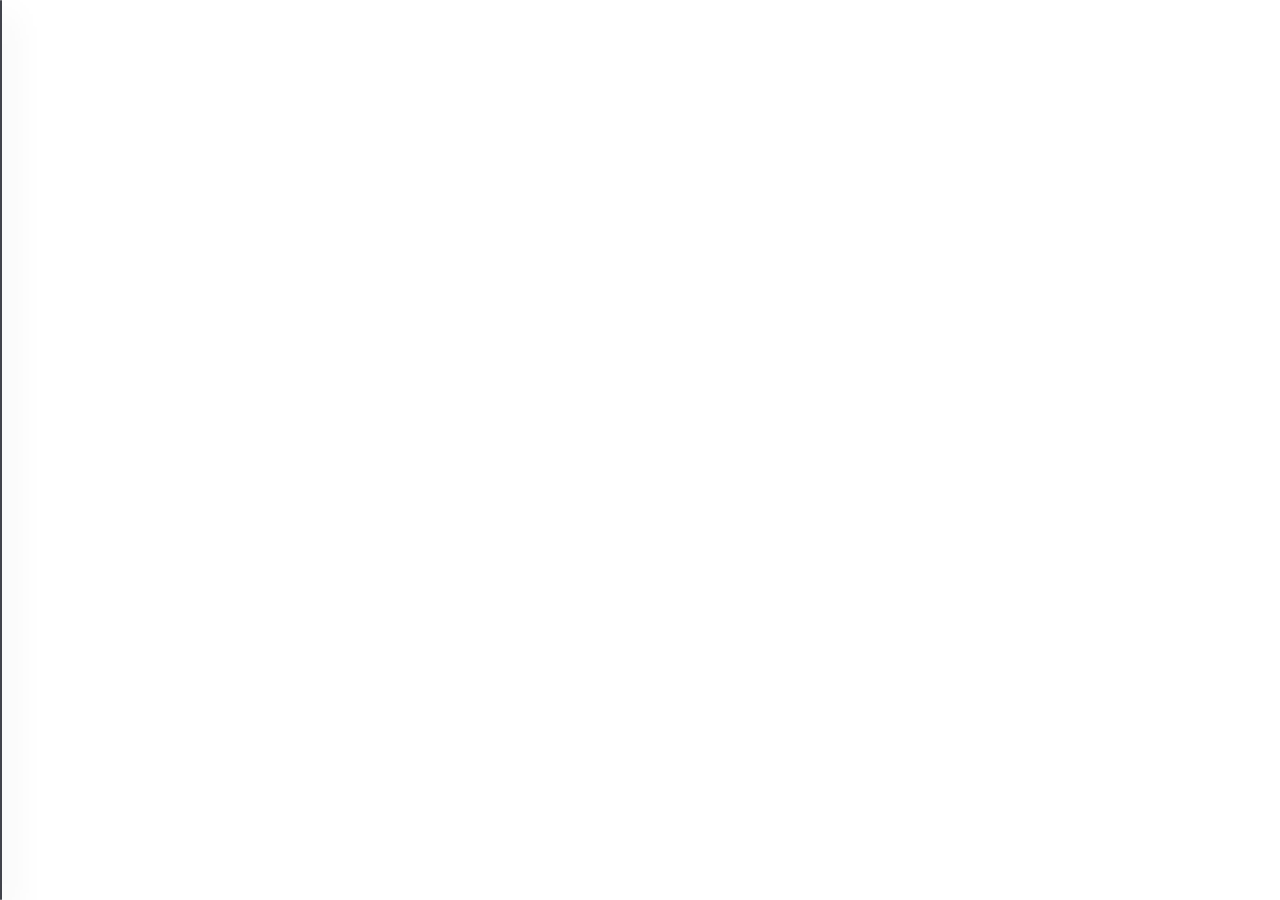
==== commit d42c2b1b: "refactor(ui): unify feed and series player" ====
--- a/frontend/index.html
+++ b/frontend/index.html
@@ -291,52 +291,6 @@
 
     </main>
 
-    <!-- Embedded High-Definition Video Player View (WebView Player) -->
-    <div class="player-overlay" id="player-modal" role="dialog" aria-modal="true" aria-label="短剧播放器" style="display: none;">
-      <div class="player-topbar">
-        <button class="player-back-btn" id="btn-close-player" title="返回浏览">
-          <svg viewBox="0 0 24 24"><path fill="currentColor" d="M20 11H7.83l5.59-5.59L12 4l-8 8 8 8 1.41-1.41L7.83 13H20v-2z"/></svg>
-          <span>返回</span>
-        </button>
-        <div class="player-title-info">
-          <span class="player-series-title" id="player-series-title">短剧标题</span>
-          <span class="player-episode-badge" id="player-episode-badge">第 1 集</span>
-        </div>
-      </div>
-
-      <div class="player-body">
-        <div class="player-stage-wrap" id="player-stage">
-          <div class="video-container" id="video-container">
-            <video id="main-video" class="portrait" preload="auto" playsinline webkit-playsinline crossorigin="anonymous"></video>
-            <div class="center-play-badge" id="center-play-badge" style="display: none;">
-              <svg viewBox="0 0 24 24"><path fill="currentColor" d="M8 5v14l11-7z"/></svg>
-            </div>
-            <div class="video-loader" id="video-loader" style="display: none;" role="status" aria-label="加载中">
-              <div class="video-top-loader-bar"></div>
-              <div class="macos-loader-hud">
-                <svg class="macos-spinner" viewBox="0 0 32 32" width="20" height="20" fill="none" aria-hidden="true">
-                  <line x1="16" y1="3" x2="16" y2="8.5" stroke="currentColor" stroke-width="2.6" stroke-linecap="round" opacity="1.0" transform="rotate(0 16 16)" />
-                  <line x1="16" y1="3" x2="16" y2="8.5" stroke="currentColor" stroke-width="2.6" stroke-linecap="round" opacity="0.93" transform="rotate(30 16 16)" />
-                  <line x1="16" y1="3" x2="16" y2="8.5" stroke="currentColor" stroke-width="2.6" stroke-linecap="round" opacity="0.86" transform="rotate(60 16 16)" />
-                  <line x1="16" y1="3" x2="16" y2="8.5" stroke="currentColor" stroke-width="2.6" stroke-linecap="round" opacity="0.8" transform="rotate(90 16 16)" />
-                  <line x1="16" y1="3" x2="16" y2="8.5" stroke="currentColor" stroke-width="2.6" stroke-linecap="round" opacity="0.73" transform="rotate(120 16 16)" />
-                  <line x1="16" y1="3" x2="16" y2="8.5" stroke="currentColor" stroke-width="2.6" stroke-linecap="round" opacity="0.66" transform="rotate(150 16 16)" />
-                  <line x1="16" y1="3" x2="16" y2="8.5" stroke="currentColor" stroke-width="2.6" stroke-linecap="round" opacity="0.59" transform="rotate(180 16 16)" />
-                  <line x1="16" y1="3" x2="16" y2="8.5" stroke="currentColor" stroke-width="2.6" stroke-linecap="round" opacity="0.52" transform="rotate(210 16 16)" />
-                  <line x1="16" y1="3" x2="16" y2="8.5" stroke="currentColor" stroke-width="2.6" stroke-linecap="round" opacity="0.45" transform="rotate(240 16 16)" />
-                  <line x1="16" y1="3" x2="16" y2="8.5" stroke="currentColor" stroke-width="2.6" stroke-linecap="round" opacity="0.39" transform="rotate(270 16 16)" />
-                  <line x1="16" y1="3" x2="16" y2="8.5" stroke="currentColor" stroke-width="2.6" stroke-linecap="round" opacity="0.32" transform="rotate(300 16 16)" />
-                  <line x1="16" y1="3" x2="16" y2="8.5" stroke="currentColor" stroke-width="2.6" stroke-linecap="round" opacity="0.25" transform="rotate(330 16 16)" />
-                </svg>
-              </div>
-            </div>
-          </div>
-
-          <!-- Shared rail, controls and episode drawer are mounted by player-chrome.js -->
-        </div>
-      </div>
-    </div>
-
     <!-- Notification Toast -->
     <div class="toast" id="toast" role="status" aria-live="polite" aria-atomic="true"></div>
 
--- a/frontend/styles.css
+++ b/frontend/styles.css
@@ -888,829 +888,6 @@
 }
 
 /* ==========================================================================
-   Embedded Video Player Modal (WebView Player)
-   ========================================================================== */
-
-.player-overlay {
-  position: fixed;
-  inset: 0;
-  background: #000;
-  z-index: 1000;
-  display: flex;
-  flex-direction: column;
-  overflow: hidden;
-  overflow-x: hidden;
-  --app-region: no-drag;
-  -webkit-app-region: no-drag;
-}
-
-.player-overlay {
-  transition: opacity var(--motion-surface) var(--ease-out),
-    transform var(--motion-surface) var(--ease-out);
-}
-
-.player-overlay.is-opening {
-  opacity: 0;
-  transform: scale(0.97);
-}
-
-.player-overlay.controls-hidden {
-  cursor: none;
-}
-
-.player-overlay.controls-hidden .player-topbar,
-.player-overlay.controls-hidden .feed-rail,
-.player-overlay.controls-hidden .feed-controls {
-  opacity: 0 !important;
-  visibility: hidden !important;
-  pointer-events: none !important;
-}
-
-.player-overlay.controls-hidden .player-topbar {
-  transform: translateY(-8px);
-}
-
-.player-overlay.controls-hidden .feed-rail {
-  transform: translateX(8px);
-}
-
-.player-overlay.controls-hidden .feed-controls {
-  transform: translateY(10px);
-}
-
-/* Native shell owns hit testing and menus for these controls. The WebView
-   keeps their geometry for chrome synchronization, but cannot receive clicks
-   or keyboard focus underneath the native layer. */
-body.native-media #player-quality,
-body.native-media #player-speed,
-body.native-media #player-drawer-toggle {
-  visibility: hidden !important;
-  pointer-events: none !important;
-}
-
-.player-topbar {
-  height: 52px;
-  display: grid;
-  grid-template-columns: 1fr auto 1fr;
-  align-items: center;
-  padding: max(0px, env(safe-area-inset-top)) 24px 0 16px;
-  background: linear-gradient(to bottom, rgba(0, 0, 0, 0.85), transparent);
-  z-index: 10;
-  --app-region: drag;
-  -webkit-app-region: drag;
-  transition: opacity 0.25s cubic-bezier(0.2, 0, 0, 1),
-    transform 0.25s cubic-bezier(0.2, 0, 0, 1),
-    visibility 0.25s cubic-bezier(0.2, 0, 0, 1);
-}
-
-.player-back-btn {
-  display: inline-flex;
-  align-items: center;
-  gap: 7px;
-  min-height: 32px;
-  background: rgba(255, 255, 255, 0.05);
-  border: 1px solid var(--border-subtle);
-  color: #fff;
-  padding: 0 14px;
-  border-radius: var(--radius-sm);
-  font-size: 12px;
-  font-weight: 600;
-  cursor: pointer;
-  transition: background-color var(--motion-feedback) var(--ease-out), border-color var(--motion-feedback) var(--ease-out), color var(--motion-feedback) var(--ease-out), box-shadow var(--motion-feedback) var(--ease-out);
-  --app-region: no-drag;
-  -webkit-app-region: no-drag;
-  user-select: none;
-  justify-self: start;
-  width: max-content;
-}
-
-.player-back-btn:hover {
-  color: var(--text-primary);
-  background: rgba(255, 255, 255, 0.09);
-  border-color: rgba(254, 44, 85, 0.38);
-  transform: translateX(-2px);
-}
-
-.player-back-btn svg {
-  width: 14px;
-  height: 14px;
-}
-
-.player-title-info {
-  display: flex;
-  align-items: baseline;
-  gap: 12px;
-  justify-self: center;
-}
-
-.player-series-title {
-  font-size: 16px;
-  font-weight: 700;
-  color: #fff;
-}
-
-.player-episode-badge {
-  font-size: 12px;
-  color: var(--accent);
-  font-weight: 600;
-}
-
-.player-body {
-  flex: 1;
-  display: flex;
-  position: relative;
-  z-index: 5;
-  overflow: hidden;
-  overflow-x: hidden;
-}
-
-.player-stage-wrap {
-  flex: 1;
-  display: flex;
-  flex-direction: column;
-  position: relative;
-  --stage-chrome-inset: 18px;
-  background: #000;
-  overflow: hidden;
-  overflow-x: hidden;
-}
-
-.player-stage-wrap:fullscreen,
-.player-stage-wrap.player-fullscreen,
-.feed-container:fullscreen,
-.feed-container.feed-fullscreen {
-  position: fixed !important;
-  inset: 0 !important;
-  z-index: 10000 !important;
-  width: 100vw !important;
-  height: 100vh !important;
-  max-width: none !important;
-  background: #000 !important;
-}
-
-.player-overlay.player-is-fullscreen .player-topbar {
-  display: none !important;
-}
-
-.video-container {
-  flex: 1;
-  min-height: 0;
-  min-width: 0;
-  display: flex;
-  align-items: center;
-  justify-content: center;
-  position: relative;
-  cursor: pointer;
-  background: #050608;
-}
-
-video {
-  width: 100%;
-  height: 100%;
-  max-width: 100%;
-  max-height: 100%;
-  object-fit: contain;
-}
-
-/* Composite modal video can miss object-fit scaling in WKWebView. Size the
-   element itself to the available stage so the full frame remains visible. */
-#main-video {
-  display: block;
-  width: auto;
-  height: 100%;
-  max-width: 100%;
-  object-fit: contain;
-}
-
-#main-video.landscape {
-  width: 100%;
-  height: auto;
-  max-height: 100%;
-}
-
-.center-play-badge {
-  position: absolute;
-  width: 68px;
-  height: 68px;
-  border-radius: 50%;
-  background: rgba(0, 0, 0, 0.65);
-  border: 2px solid rgba(255, 255, 255, 0.3);
-  display: flex;
-  align-items: center;
-  justify-content: center;
-  color: #fff;
-  pointer-events: none;
-  animation: pulse 1.5s infinite;
-}
-
-/* Never show play button when video is buffering, loading, or not user-paused */
-.video-container.is-buffering .center-play-badge,
-.video-container.is-loading .center-play-badge,
-.video-container:has(#video-loader:not([style*="display: none"])) .center-play-badge,
-.feed-stage.is-buffering .center-play-indicator,
-.feed-stage.is-loading .center-play-indicator,
-.feed-stage:has(#feed-loader:not([style*="display: none"])) .center-play-indicator,
-.feed-stage:has(.feed-video.is-loading) .center-play-indicator,
-.center-play-badge.hidden,
-.center-play-indicator.hidden {
-  display: none !important;
-}
-
-.center-play-badge svg {
-  width: 32px;
-  height: 32px;
-  margin-left: 4px;
-}
-
-.video-loader {
-  position: absolute;
-  inset: 0;
-  display: flex;
-  align-items: center;
-  justify-content: center;
-  color: #fff;
-  pointer-events: none;
-  transition: opacity 0.25s ease;
-}
-
-.progress-bar-wrap {
-  width: 100%;
-  height: 14px;
-  display: flex;
-  align-items: center;
-  cursor: pointer;
-  position: relative;
-}
-
-.progress-bar-bg {
-  width: 100%;
-  height: 4px;
-  background: rgba(255, 255, 255, 0.16);
-  border-radius: 2px;
-  position: relative;
-  transition: height 0.15s;
-}
-
-.progress-bar-wrap:hover .progress-bar-bg {
-  height: 6px;
-}
-
-.progress-bar-buffer {
-  position: absolute;
-  top: 0;
-  left: 0;
-  height: 100%;
-  background: rgba(255, 255, 255, 0.46);
-  border-radius: 2px;
-  width: 0%;
-  transition: left 0.15s ease, width 0.15s ease;
-}
-
-.progress-bar-current {
-  position: absolute;
-  top: 0;
-  left: 0;
-  height: 100%;
-  background: var(--accent);
-  border-radius: 2px;
-  width: 0%;
-}
-
-.controls-row {
-  display: flex;
-  align-items: center;
-  justify-content: space-between;
-  flex: 1;
-}
-
-.controls-left, .controls-right {
-  display: flex;
-  align-items: center;
-  gap: 14px;
-}
-
-.ctrl-btn {
-  background: transparent;
-  border: none;
-  color: #fff;
-  cursor: pointer;
-  width: 32px;
-  height: 32px;
-  display: flex;
-  align-items: center;
-  justify-content: center;
-  border-radius: 50%;
-  transition: background 0.15s;
-}
-
-.ctrl-btn:hover {
-  background: rgba(255, 255, 255, 0.15);
-}
-
-.ctrl-btn.active {
-  color: var(--accent);
-  background: rgba(255, 255, 255, 0.2);
-}
-
-.ctrl-btn.episodes-toggle {
-  width: auto;
-  padding: 0 10px;
-  border-radius: 999px;
-  gap: 5px;
-  background: rgba(255, 255, 255, 0.1);
-  border: 1px solid rgba(255, 255, 255, 0.18);
-  font-size: 12px;
-  font-weight: 600;
-  line-height: 1;
-}
-
-.ctrl-btn.episodes-toggle span {
-  display: block;
-}
-
-.ctrl-btn svg {
-  width: 20px;
-  height: 20px;
-  pointer-events: none;
-}
-
-.time-display {
-  font-size: 12px;
-  color: rgba(255, 255, 255, 0.7);
-  font-variant-numeric: tabular-nums;
-}
-
-.speed-selector,
-.quality-selector {
-  position: relative;
-}
-
-.ctrl-text-btn {
-  background: rgba(255, 255, 255, 0.1);
-  border: 1px solid rgba(255, 255, 255, 0.2);
-  color: #fff;
-  padding: 3px 8px;
-  border-radius: 4px;
-  font-size: 12px;
-  font-weight: 600;
-  cursor: pointer;
-}
-
-.speed-menu,
-.quality-menu {
-  position: absolute;
-  bottom: 100%;
-  left: 50%;
-  transform: translateX(-50%);
-  margin-bottom: 8px;
-  background: #1e202c;
-  border: 1px solid var(--border-subtle);
-  border-radius: var(--radius-sm);
-  box-shadow: 0 4px 16px rgba(0, 0, 0, 0.4);
-  overflow: hidden;
-  max-height: 216px;
-  overflow-y: auto;
-  z-index: 20;
-}
-
-.speed-opt,
-.quality-opt {
-  padding: 6px 14px;
-  font-size: 12px;
-  color: var(--text-secondary);
-  cursor: pointer;
-  white-space: nowrap;
-}
-
-.speed-opt:hover,
-.speed-opt.active,
-.quality-opt:hover,
-.quality-opt.active {
-  background: var(--accent-light);
-  color: var(--accent);
-}
-
-.quality-opt.disabled {
-  color: rgba(255, 255, 255, 0.28);
-  cursor: not-allowed;
-}
-
-.quality-opt.disabled:hover {
-  background: transparent;
-  color: rgba(255, 255, 255, 0.28);
-}
-
-/* Official comment sheet, shared by the recommend feed and modal player. */
-.comment-sheet-overlay {
-  position: fixed;
-  inset: 0;
-  /* Stay above the modal player (z-index 1000). */
-  z-index: 1100;
-  display: flex;
-  justify-content: flex-end;
-  background: rgba(4, 5, 8, 0.48);
-  backdrop-filter: blur(12px);
-  -webkit-backdrop-filter: blur(12px);
-}
-
-/* Keep the playing frame visible while comments are open. The overlay itself
-   stays transparent and both player surfaces reserve the sheet width. */
-body.comments-open .comment-sheet-overlay {
-  background: transparent;
-  backdrop-filter: none;
-  -webkit-backdrop-filter: none;
-}
-
-.comment-sheet {
-  width: min(var(--comment-sheet-width), 100%);
-  height: 100%;
-  display: flex;
-  flex-direction: column;
-  background: linear-gradient(180deg, rgba(22, 24, 34, 0.98), rgba(12, 14, 20, 0.99));
-  border-left: 1px solid var(--border-subtle);
-  box-shadow: -24px 0 56px rgba(0, 0, 0, 0.45);
-  animation: commentSheetIn var(--comment-motion-duration) var(--comment-motion-easing);
-}
-
-@keyframes commentSheetIn {
-  from { transform: translateX(28px); opacity: 0; }
-  to { transform: translateX(0); opacity: 1; }
-}
-
-.comment-sheet-header {
-  min-height: 64px;
-  padding: 16px 20px;
-  display: flex;
-  align-items: center;
-  justify-content: space-between;
-  gap: 12px;
-  border-bottom: 1px solid var(--border-subtle);
-}
-
-.comment-sheet-header h3 {
-  color: #fff;
-  font-size: 17px;
-  line-height: 1.3;
-}
-
-.comment-sheet-header span {
-  display: block;
-  margin-top: 3px;
-  color: var(--text-muted);
-  font-size: 12px;
-}
-
-.comment-list {
-  flex: 1;
-  overflow-y: auto;
-  overscroll-behavior: contain;
-  padding: 12px 14px calc(28px + env(safe-area-inset-bottom));
-}
-
-.comment-item {
-  display: grid;
-  grid-template-columns: 36px minmax(0, 1fr);
-  gap: 10px;
-  padding: 12px 8px;
-  border-radius: 12px;
-  transition: background 0.15s ease;
-}
-
-.comment-item:hover {
-  background: rgba(255, 255, 255, 0.045);
-}
-
-.comment-avatar {
-  width: 36px;
-  height: 36px;
-  border-radius: 50%;
-  object-fit: cover;
-  background: rgba(255, 255, 255, 0.08);
-}
-
-.comment-meta {
-  display: flex;
-  align-items: center;
-  gap: 8px;
-  min-width: 0;
-}
-
-.comment-author {
-  color: rgba(255, 255, 255, 0.82);
-  font-size: 12px;
-  font-weight: 650;
-  overflow: hidden;
-  text-overflow: ellipsis;
-  white-space: nowrap;
-}
-
-.comment-time {
-  flex: none;
-  color: var(--text-muted);
-  font-size: 11px;
-}
-
-.comment-content {
-  margin-top: 5px;
-  color: rgba(255, 255, 255, 0.90);
-  font-size: 13px;
-  line-height: 1.55;
-  white-space: pre-wrap;
-  word-break: break-word;
-}
-
-.comment-stats {
-  display: flex;
-  align-items: center;
-  gap: 12px;
-  margin-top: 7px;
-  color: var(--text-muted);
-  font-size: 11px;
-}
-
-.comment-replies-toggle {
-  margin-top: 7px;
-  display: inline-flex;
-  align-items: center;
-  gap: 5px;
-  background: transparent;
-  border: none;
-  padding: 0;
-  color: var(--accent);
-  font-size: 12px;
-  font-weight: 600;
-  cursor: pointer;
-}
-
-.comment-replies-toggle svg {
-  width: 13px;
-  height: 13px;
-  transition: transform 0.18s cubic-bezier(0.2, 0.9, 0.3, 1);
-}
-
-.comment-replies-toggle[aria-expanded="true"] svg {
-  transform: rotate(90deg);
-}
-
-.comment-replies {
-  grid-column: 2;
-  margin-top: 10px;
-  padding-left: 10px;
-  border-left: 2px solid rgba(255, 255, 255, 0.08);
-  display: grid;
-  gap: 6px;
-}
-
-.comment-replies[hidden] {
-  display: none;
-}
-
-.comment-reply {
-  display: grid;
-  grid-template-columns: 28px minmax(0, 1fr);
-  gap: 8px;
-  padding: 4px 0;
-}
-
-.comment-reply-avatar {
-  width: 28px;
-  height: 28px;
-  border-radius: 50%;
-  object-fit: cover;
-  background: rgba(255, 255, 255, 0.08);
-}
-
-.comment-reply-target {
-  flex: none;
-  color: var(--text-muted);
-  font-size: 11px;
-}
-
-.comment-reply-state {
-  padding: 8px 0;
-  color: var(--text-muted);
-  font-size: 12px;
-}
-
-.comment-reply-error {
-  color: #ff8a9a;
-}
-
-.comment-empty,
-.comment-error {
-  padding: 40px 16px;
-  color: var(--text-muted);
-  font-size: 13px;
-  line-height: 1.6;
-  text-align: center;
-}
-
-.comment-error {
-  color: #ff8a9a;
-}
-
-.comment-load-sentinel {
-  width: 100%;
-  height: 1px;
-}
-
-.comment-load-state {
-  padding: 16px 0;
-  color: var(--text-muted);
-  font-size: 12px;
-  text-align: center;
-}
-
-body.comments-open .feed-stage {
-  /* The sheet is fixed to the viewport, so reserve its full width here too. */
-  position: absolute;
-  top: 0;
-  right: var(--comment-sheet-width);
-  bottom: 0;
-  left: 0;
-  width: auto;
-  height: auto;
-}
-
-body.comments-open .cat-bar {
-  left: calc((100% - var(--comment-sheet-width)) / 2) !important;
-}
-
-body.comments-open #feed-container .feed-rail {
-  right: calc(var(--comment-sheet-width) + 20px);
-}
-
-#player-modal.comments-open .player-stage-wrap {
-  position: absolute;
-  top: 0;
-  right: var(--comment-sheet-width);
-  bottom: 0;
-  left: 0;
-  flex: none;
-  width: auto;
-  height: auto;
-}
-
-body.comments-open #playlist-drawer {
-  visibility: hidden;
-}
-
-/* Keep the modal video element proportional after its stage becomes narrower. */
-body.comments-open .video-container > video {
-  width: auto;
-  height: auto;
-  max-width: 100%;
-  max-height: 100%;
-}
-
-@media (max-width: 520px) {
-  .comment-sheet-overlay { align-items: flex-end; justify-content: center; }
-  .comment-sheet {
-    width: 100%;
-    height: min(86vh, 620px);
-    border-radius: 18px 18px 0 0;
-    border: 1px solid rgba(255, 255, 255, 0.08);
-    border-bottom: 0;
-  }
-
-  body.comments-open .feed-stage {
-    right: 0;
-    bottom: auto;
-    height: 26vh;
-  }
-
-  body.comments-open .cat-bar,
-  body.comments-open .feed-info,
-  body.comments-open .feed-rail {
-    display: none;
-  }
-
-  #player-modal.comments-open .player-stage-wrap {
-    right: 0;
-    bottom: auto;
-    height: 26vh;
-  }
-
-  body.comments-open #player-stage .feed-controls {
-    display: none;
-  }
-}
-
-.drawer-header {
-  padding: 14px 18px;
-  border-bottom: 1px solid var(--border-subtle);
-  display: flex;
-  align-items: center;
-  justify-content: space-between;
-}
-
-.drawer-header h4 {
-  font-size: 14px;
-  font-weight: 600;
-}
-
-.drawer-count {
-  font-size: 12px;
-  color: var(--text-muted);
-}
-
-.episodes-grid {
-  flex: 1;
-  overflow-y: auto;
-  padding: 10px 12px 12px;
-  display: grid;
-  grid-template-columns: repeat(4, 1fr);
-  gap: 6px;
-  align-content: start;
-}
-
-.ep-btn {
-  aspect-ratio: auto;
-  min-height: 28px;
-  padding: 3px 4px;
-  display: flex;
-  align-items: center;
-  justify-content: center;
-  background: rgba(255, 255, 255, 0.06);
-  border: 1px solid var(--border-subtle);
-  border-radius: var(--radius-sm);
-  color: var(--text-secondary);
-  font-size: 12px;
-  font-weight: 500;
-  cursor: pointer;
-  transition: background-color var(--motion-feedback) var(--ease-out), border-color var(--motion-feedback) var(--ease-out), color var(--motion-feedback) var(--ease-out);
-}
-
-.ep-btn:hover {
-  background: rgba(255, 255, 255, 0.12);
-  color: #fff;
-}
-
-.ep-btn.active {
-  background: var(--accent);
-  border-color: var(--accent);
-  color: #fff;
-  font-weight: 700;
-  box-shadow: 0 1px 5px rgba(0, 0, 0, 0.35);
-}
-
-/* Toast */
-.toast {
-  position: fixed;
-  bottom: 24px;
-  left: 50%;
-  transform: translateX(-50%);
-  background: rgba(30, 32, 42, 0.92);
-  border: 1px solid var(--border-subtle);
-  backdrop-filter: blur(20px);
-  color: #fff;
-  padding: 8px 18px;
-  border-radius: 20px;
-  font-size: 13px;
-  box-shadow: 0 4px 20px rgba(0, 0, 0, 0.4);
-  z-index: 2000;
-}
-
-/* Persistent surfaces let repeated feedback retarget instead of restarting. */
-.toast,
-.feed-hint-toast {
-  opacity: 0;
-  visibility: hidden;
-  pointer-events: none;
-  transform: translate(-50%, 8px);
-  transition: opacity var(--motion-feedback) var(--ease-out),
-    transform var(--motion-feedback) var(--ease-out),
-    visibility 0s var(--motion-feedback);
-}
-
-.toast.is-visible,
-.feed-hint-toast.is-visible {
-  opacity: 1;
-  visibility: visible;
-  transform: translate(-50%, 0);
-  transition-delay: 0s;
-}
-
-/* Custom Scrollbar */
-::-webkit-scrollbar {
-  width: 6px;
-  height: 6px;
-}
-
-::-webkit-scrollbar-track {
-  background: transparent;
-}
-
-::-webkit-scrollbar-thumb {
-  background: rgba(255, 255, 255, 0.15);
-  border-radius: 3px;
-}
-
-::-webkit-scrollbar-thumb:hover {
-  background: rgba(255, 255, 255, 0.25);
-}
-
-/* ==========================================================================
    Settings View (二级设置页面)
    ========================================================================== */
 
